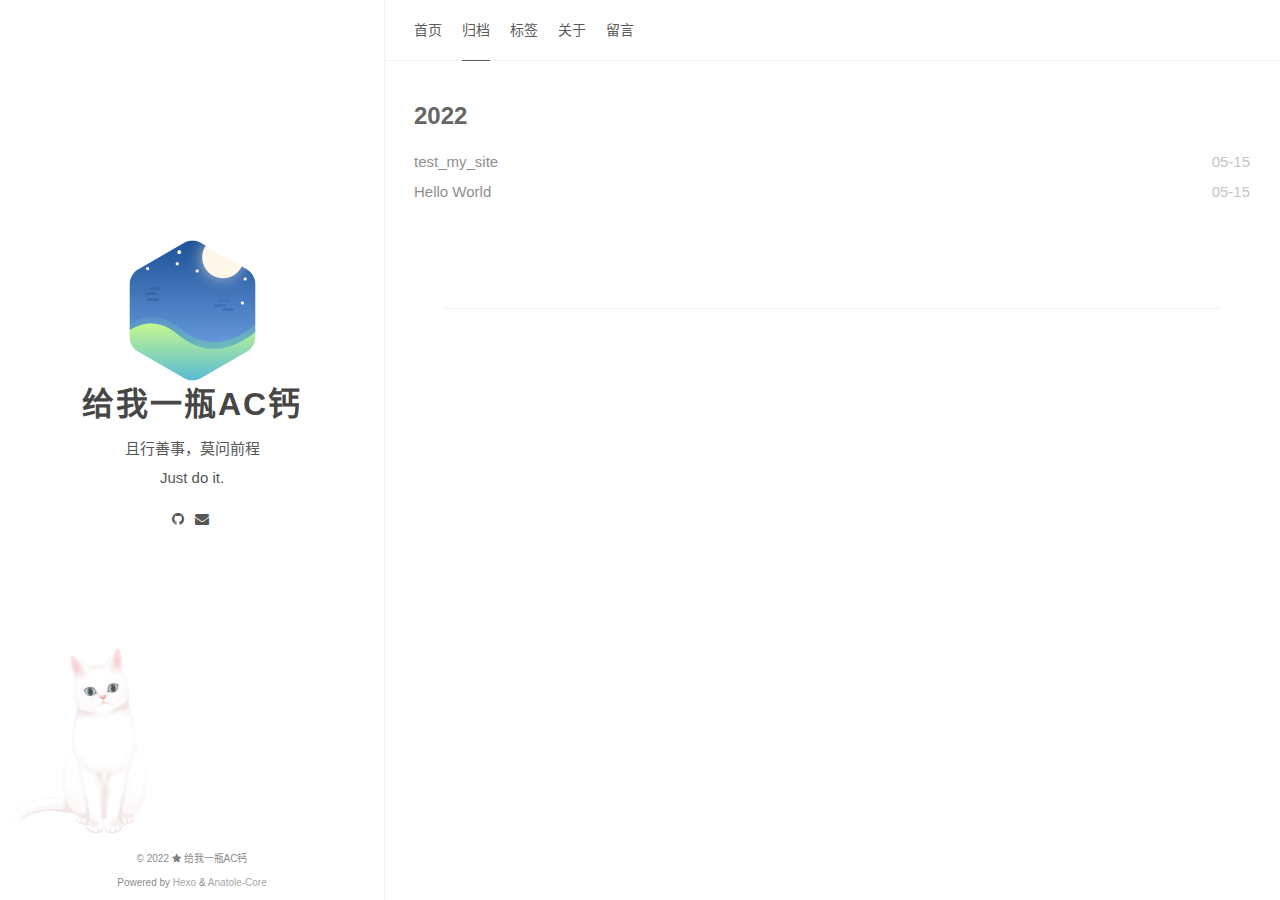
==== archives/index.html @ 4fad040c "Site updated: 2022-05-15 17:28:42" ====
<!DOCTYPE html><html lang="zh-CN"><head><meta charset="utf-8"><meta name="X-UA-Compatible" content="IE=edge"><meta name="author" content="给我一瓶AC钙"><title>归档 · 给我一瓶AC钙</title><meta name="description" content="归档页面 - 给我一瓶AC钙"><meta name="keywords" content="Algorithm, Data Structure, AI, Machine Learning, Deep Learning, Daily Life"><meta content="width=device-width, initial-scale=1.0, maximum-scale=1.0, user-scalable=0" name="viewport"><meta content="yes" name="apple-mobile-web-app-capable"><meta content="black" name="apple-mobile-web-app-status-bar-style"><meta content="telephone=no" name="format-detection"><meta name="renderer" content="webkit"><link rel="stylesheet" href="/css/style.css"><link rel="stylesheet" href="/css/blog_basic.css"><link rel="stylesheet" href="/css/font-awesome.min.css"><link rel="alternate" type="application/atom+xml" title="ATOM 1.0" href="/atom.xml"><script src="/js/jquery.js"></script><meta name="generator" content="Hexo 5.4.2"></head><body><div class="sidebar animated fadeInDown"><div class="logo-title"><div class="title"><img src="/images/logo@2x.png" style="width:127px;"><h3 title=""><a href="/">给我一瓶AC钙</a></h3><div class="description"><p>且行善事，莫问前程 <br> Just do it.</p></div></div></div><ul class="social-links"><li><a target="_blank" rel="noopener" href="https://github.com/KIKOcaoyue"><i class="fa fa-github"></i></a></li><li><a href="cncaoyue@qq.com"><i class="fa fa-envelope"></i></a></li></ul><div class="footer"><div class="p"> <span>© 2022 </span><i class="fa fa-star"></i><span> 给我一瓶AC钙</span></div><div class="by_farbox"><span>Powered by </span><a href="https://hexo.io/zh-cn/" target="_blank">Hexo </a><span> & </span><a href="https://github.com/mrcore/hexo-theme-Anatole-Core" target="_blank">Anatole-Core  </a></div></div></div><div class="main"><div class="page-top animated fadeInDown"><div class="nav"><li><a href="/">首页</a></li><li><a class="current" href="/archives">归档</a></li><li><a href="/tags">标签</a></li><li><a href="/about">关于</a></li><li><a href="/guestbook">留言</a></li></div><div class="information"><div class="back_btn"><li><a class="fa fa-chevron-left" onclick="window.history.go(-1)" style="display:none;"> </a></li></div></div></div><div class="autopagerize_page_element"><div class="content"><div class="archive animated fadeInDown"><ul class="list-with-title"><div class="archive"><div class="listing-title">2022</div><ul class="listing"><div class="listing-item"><div class="listing-post"><a href="/2022/05/15/test-my-site/" title="test_my_site">test_my_site</a><div class="post-time"><span class="date">05-15</span></div></div></div><div class="listing-item"><div class="listing-post"><a href="/2022/05/15/hello-world/" title="Hello World">Hello World</a><div class="post-time"><span class="date">05-15</span></div></div></div></div><div class="pagination"><ul class="clearfix"></ul></div></ul></div></div></div></div><script src="/js/jquery-migrate-1.2.1.min.js"></script><script src="/js/jquery.appear.js"></script><script src="/js/add-bookmark.js"></script><script src="/js/baidu-tongji.js"></script><script src="/live2dw/lib/L2Dwidget.min.js?094cbace49a39548bed64abff5988b05"></script><script>L2Dwidget.init({"pluginRootPath":"live2dw/","pluginJsPath":"lib/","pluginModelPath":"assets/","tagMode":false,"debug":false,"model":{"jsonPath":"/live2dw/assets/tororo.model.json"},"display":{"position":"left","width":200,"height":400,"hOffset":5,"vOffset":-38},"mobile":{"show":false,"scale":0.2},"react":{"opacityDefault":0.8,"opacityOnHover":0.2},"log":false});</script></body></html>
---- css/style.css ----
@charset "UTF-8";
html {
  background-color: #fff;
  -webkit-font-smoothing: antialiased;
}

body {
  color: rgba(0, 0, 0, 0.5);
  font-family: 'PingHei', 'PingFang SC', Helvetica Neue, 'Work Sans', 'Hiragino Sans GB', 'Microsoft YaHei', SimSun, sans-serif;
  font-size: 15px;
  width: 100%;
  margin: 0 auto 30px auto;
  background-color: #fff;
}

p {
  line-height: 1.9em;
  font-weight: 400;
  font-size: 15px;
}

a {
  text-decoration: none;
}

a:link, a:visited {
  opacity: 1;
  -webkit-transition: all .15s linear;
  -moz-transition: all .15s linear;
  -o-transition: all .15s linear;
  -ms-transition: all .15s linear;
  transition: all .15s linear;
  color: #424242;
}

a:hover, a:active {
  color: #4786D6;
}

/*basic styles ends*/
/*animation starts*/
.animated {
  -webkit-animation-fill-mode: both;
  -moz-animation-fill-mode: both;
  -ms-animation-fill-mode: both;
  -o-animation-fill-mode: both;
  animation-fill-mode: both;
  -webkit-animation-duration: 1s;
  -moz-animation-duration: 1s;
  -ms-animation-duration: 1s;
  -o-animation-duration: 1s;
  animation-duration: 1s;
}

.animated.hinge {
  -webkit-animation-duration: 1s;
  -moz-animation-duration: 1s;
  -ms-animation-duration: 1s;
  -o-animation-duration: 1s;
  animation-duration: 1s;
}

@-webkit-keyframes fadeInDown {
  0% {
    opacity: 0;
    -webkit-transform: translateY(-20px);
  }
  100% {
    opacity: 1;
    -webkit-transform: translateY(0);
  }
}
@-moz-keyframes fadeInDown {
  0% {
    opacity: 0;
    -moz-transform: translateY(-20px);
  }
  100% {
    opacity: 1;
    -moz-transform: translateY(0);
  }
}
@-o-keyframes fadeInDown {
  0% {
    opacity: 0;
    -o-transform: translateY(-20px);
  }
  100% {
    opacity: 1;
    -o-transform: translateY(0);
  }
}
@keyframes fadeInDown {
  0% {
    opacity: 0;
    transform: translateY(-20px);
  }
  100% {
    opacity: 1;
    transform: translateY(0);
  }
}
.fadeInDown {
  -webkit-animation-name: fadeInDown;
  -moz-animation-name: fadeInDown;
  -o-animation-name: fadeInDown;
  animation-name: fadeInDown;
}

/*animation ends*/
.content {
  height: auto;
  float: right;
  width: 70%;
  margin-top: 60px;
}

.page-top {
  width: 70%;
  position: fixed;
  right: 0;
  z-index: 3;
  background-color: #fff;
  height: 60px;
  border-bottom: 1px solid #f2f2f2;
}
.page-top .nav {
  list-style: none;
  padding: 18px 30px;
  float: left;
  font-size: 14px;
}
.page-top .nav li {
  position: relative;
  display: initial;
  padding-right: 20px;
}
.page-top .nav a {
  color: #5A5A5A;
}
.page-top .nav a:hover {
  color: #4786D6;
}
.page-top .nav a.current {
  color: #5A5A5A;
  padding-bottom: 22px;
  border-bottom: 1px solid #5A5A5A;
}
.page-top .information {
  float: right;
  padding-top: 12px;
  padding-right: 20px;
}
.page-top .information .avatar {
  float: right;
}
.page-top .information .avatar img {
  width: 32px;
  height: 32px;
  border-radius: 300px;
}
.page-top .information .back_btn {
  float: left;
  padding-top: 5px;
  margin-right: -10px;
}
.page-top .information .back_btn li {
  display: initial;
  padding-right: 40px;
}

.sidebar {
  width: 30%;
  -webkit-background-size: cover;
  background-size: cover;
  background-color: #fff;
  height: 100%;
  transition: 0.8s;
  top: 0;
  left: 0;
  position: fixed;
  z-index: 4;
  border-right: 1px solid #f2f2f2;
}
.sidebar .logo-title {
  text-align: center;
  padding-top: 240px;
}
.sidebar .logo-title .description {
  font-size: 14px;
  color: #565654;
}
.sidebar .logo-title .logo {
  margin: 0 auto;
}
.sidebar .logo-title .title h3 {
  text-transform: uppercase;
  font-size: 2rem;
  font-weight: bold;
  letter-spacing: 2px;
  line-height: 1;
  margin: 0;
}
.sidebar .logo-title .title a {
  text-decoration: none;
  color: #464646;
  font-size: 2rem;
  font-weight: bold;
}
.sidebar .social-links {
  list-style: none;
  padding: 0;
  font-size: 14px;
  text-align: center;
}
.sidebar .social-links i {
  margin-right: 3px;
}
.sidebar .social-links li {
  display: inline;
  padding: 0 4px;
  line-height: 0;
}
.sidebar .social-links a {
  color: #565654;
}
.sidebar .social-links a:hover {
  color: #4786D6;
}

.post {
  background-color: #FFF;
  margin: 30px;
}
.post .post-title h1 {
  text-transform: uppercase;
  font-size: 30px;
  letter-spacing: 5px;
  line-height: 1;
}
.post .post-title h2 {
  text-transform: uppercase;
  letter-spacing: 1px;
  font-size: 28px;
  line-height: 1;
  font-weight: 600;
  color: #5f5f5f;
}
.post .post-title h3 {
  /*text-transform: uppercase;*/
  letter-spacing: 1px;
  line-height: 1;
  font-weight: 600;
  color: #464646;
  font-size: 22px;
  margin: 0;
}
.post .post-title a {
  text-decoration: none;
  letter-spacing: 1px;
  color: #5f5f5f;
}
.post .post-title a:hover {
  text-decoration: underline;
}
.post .post-content a {
  text-decoration: none;
  letter-spacing: 1px;
  color: #4786D6;
}
.post .post-content a:hover {
  color: #2F69B3;
}

.post .post-content h1 {
  color: #5F5F5F;
  font-size: 20px;
  font-weight: 600;
}
.post .post-content h2 {
  color: #5F5F5F;
  font-size: 19px;
}
.post .post-content h3 {
  color: #5F5F5F;
  font-size: 18px;
  font-weight: 600;
}
.post .post-content h4 {
  color: #5F5F5F;
  font-size: 17px;
}
.post .post-content h5 {
  color: #5F5F5F;
  font-size: 16px;
  font-weight: 600;
}
.post .post-content h6 {
  color: #5F5F5F;
  font-size: 15px;
}

.post .post-footer {
  padding: 0 0 30px 0;
  border-bottom: 1px solid #f2f2f2;
}
.post .post-footer .meta {
  max-width: 100%;
  height: 25px;
  color: #bbbbbb;
}
.post .post-footer .meta .info {
  float: left;
  font-size: 12px;
}
.post .post-footer .meta .info .date {
  margin-right: 10px;
}
.post .post-footer .meta a {
  text-decoration: none;
  color: #bbbbbb;
  padding-right: 10px;
}
.post .post-footer .meta a:hover {
  color: #4786D6;
}
.post .post-footer .meta i {
  margin-right: 6px;
}
.post .post-footer .tags {
  padding-bottom: 15px;
  font-size: 13px;
}
.post .post-footer .tags ul {
  list-style-type: none;
  display: inline;
  margin: 0;
  padding: 0;
}
.post .post-footer .tags ul li {
  list-style-type: none;
  margin: 0;
  padding-right: 5px;
  display: inline;
}
.post .post-footer .tags a {
  text-decoration: none;
  color: rgba(0, 0, 0, 0.44);
  font-weight: 400;
}
.post .post-footer .tags a:hover {
  text-decoration: none;
}

.pagination {
  margin: 30px;
  padding: 0px 0 56px 0;
  border-bottom: 1px solid #f2f2f2;
}
.pagination ul {
  list-style: none;
  margin: 0;
  padding: 0;
  height: 13px;
}
.pagination ul li {
  margin: 0 2px 0 2px;
  display: inline;
  line-height: 1;
}
.pagination ul li a {
  text-decoration: none;
}
.pagination .pre {
  float: left;
}
.pagination .next {
  float: right;
}

.like-reblog-buttons {
  float: right;
}

.like-button {
  float: right;
  padding: 0 0 0 10px;
}

.reblog-button {
  float: right;
  padding: 0;
}

#install-btn {
  position: fixed;
  bottom: 0px;
  right: 6px;
}

#disqus_thread {
  margin: 30px;
  border-bottom: 1px solid #f2f2f2;
}

.footer {
  clear: both;
  text-align: center;
  font-size: 10px;
  margin: 0 auto;
  bottom: 0;
  position: absolute;
  width: 100%;
  padding-bottom: 5px;
  background: #fff;
}
.footer a {
  color: #A6A6A6;
}
.footer a:hover {
  color: #4786D6;
}

/*for archive*/
.archive {
  width: 100%;
}

.list-with-title {
  font-size: 15px;
  margin: 30px;
  padding: 0;
  line-height: 25px;
}
.list-with-title li {
  list-style-type: none;
  padding: 0;
}
.list-with-title .listing-title {
  font-size: 24px;
  color: #666666;
  font-weight: 600;
  line-height: 2.2em;
}
.list-with-title .listing {
  padding: 0;
}
.list-with-title .listing .listing-post {
  padding-bottom: 5px;
}
.list-with-title .listing .listing-post .post-time {
  float: right;
  color: #C5C5C5;
}
.list-with-title .listing .listing-post a {
  color: #8F8F8F;
}
.list-with-title .listing .listing-post a:hover {
  color: #4786D6;
}

/* share */
.share {
  margin: 0px 30px;
  display: inline-flex;
}

.evernote {
  width: 32px;
  height: 32px;
  border-radius: 300px;
  background-color: #3E3E3E;
  margin-right: 5px;
}
.evernote a {
  color: #fff;
  padding: 11px;
  font-size: 12px;
}
.evernote a:hover {
  color: #ED6243;
  padding: 11px;
}

.weibo {
  width: 32px;
  height: 32px;
  border-radius: 300px;
  background-color: #ED6243;
  margin-right: 5px;
}
.weibo a {
  color: #fff;
  padding: 9px;
}
.weibo a:hover {
  color: #BD4226;
}

.twitter {
  width: 32px;
  height: 32px;
  border-radius: 300px;
  background-color: #59C0FD;
  margin-right: 5px;
}
.twitter a {
  color: #fff;
  padding: 9px;
}
.twitter a:hover {
  color: #4B9ECE;
}

/* about */
.about {
  margin: 30px;
}
.about h3 {
  font-size: 22px;
}

/* links*/
.links {
  margin: 30px;
}
.links h3 {
  font-size: 22px;
}
.links a {
  cursor: pointer;
}

/* 评论样式 */
.comment-count {
  color: #666;
}

.tab-community {
  color: #666;
}

.read_more {
  font-size: 14px;
}

.back-button {
  padding-top: 30px;
  max-width: 100px;
  padding-left: 40px;
  float: left;
}

/* 默认评论样式 */
#fb_comments_container {
  margin: 30px;
}

/* 按钮样式 */
a.btn {
  color: #868686;
  font-weight: 400;
}

.btn {
  display: inline-block;
  position: relative;
  outline: 0;
  color: rgba(0, 0, 0, 0.44);
  background: transparent;
  font-size: 14px;
  text-align: center;
  text-decoration: none;
  cursor: pointer;
  border: 1px solid rgba(0, 0, 0, 0.15);
  white-space: nowrap;
  font-weight: 400;
  font-style: normal;
  border-radius: 999em;
}

.btn:hover {
  display: inline-block;
  position: relative;
  outline: 0px;
  color: #464545;
  background: transparent;
  font-size: 14px;
  text-align: center;
  text-decoration: none;
  cursor: pointer;
  border: 1px solid #464545;
  white-space: nowrap;
  font-weight: 400;
  font-style: normal;
  border-radius: 999em;
}

[role="back"] {
  padding: 0.5em 1.25em;
  line-height: 1.666em;
}

[role="home"] {
  padding: 0.5em 1.25em;
  line-height: 1.666em;
}

[role="navigation"] {
  padding: 0.5em 1.25em;
  line-height: 1.666em;
}

[role="tags"] {
  padding: 6px 12px;
}

/* Menu样式 */
.menu {
  float: right;
  padding-top: 30px;
}
.menu .btn-down {
  margin: 0px;
}
.menu .btn-down li {
  list-style: none;
  width: 100px;
}
.menu .btn-down li a {
  display: inline-block;
  position: relative;
  padding: 0.5em 1.25em;
  outline: 0;
  color: rgba(0, 0, 0, 0.44);
  background: transparent;
  font-size: 14px;
  text-align: center;
  text-decoration: none;
  cursor: pointer;
  border: 1px solid rgba(0, 0, 0, 0.15);
  white-space: nowrap;
  font-weight: 400;
  font-style: normal;
  border-radius: 999em;
  margin-top: 5px;
}
.menu .btn-down li a:hover {
  position: relative;
  padding: 0.5em 1.25em;
  outline: 0;
  color: #fff;
  background: #3CBD10;
  font-size: 14px;
  text-align: center;
  text-decoration: none;
  cursor: pointer;
  border: 1px solid rgba(0, 0, 0, 0.15);
  white-space: nowrap;
  font-weight: 400;
  font-style: normal;
  border-radius: 999em;
  margin-top: 5px;
}
.menu .btn-down div {
  position: absolute;
  visibility: hidden;
  width: 100px;
  float: right;
}

.page_404 {
  text-align: center;
  padding-top: 50px;
}

@media screen and (max-width: 960px) {
  .sidebar {
    width: 100%;
    position: absolute;
    border-right: none;
    z-index: 1;
  }
  .sidebar .logo-title {
    padding-top: 120px;
  }
  .sidebar .logo-title .title img {
    width: 100px;
  }
  .sidebar .logo-title .title h3 {
    font-size: 20px;
  }

  .page-top {
    width: 100%;
  }

  .post-title h3 {
    line-height: 1.6;
  }

  .content {
    margin-top: 420px;
    width: 100%;
    z-index: 2;
    position: absolute;
  }

  .footer {
    display: none;
  }

  .share {
    display: grid;
  }
}
---- css/blog_basic.css ----
.post-content .tip {
  position: relative;
  margin: 2em 0;
  padding: 12px 24px 12px 30px;
  border-left: 4px solid #f66;
  border-top-right-radius: 2px;
  border-bottom-right-radius: 2px;
  background-color: #f8f8f8
}

.post-content .tip br {
  /**display: none**/
}

.post-content .tip:before {
  position: absolute;
  top: 14px;
  left: -12px;
  content: "!";
  width: 20px;
  height: 20px;
  border-radius: 100%;
  color: #fff;
  font-size: 14px;
  line-height: 20px;
  font-weight: bold;
  text-align: center;
  background-color: #f66;
  font-family: 'Dosis', 'Source Sans Pro', 'Helvetica Neue', Arial, sans-serif
}

.content > .post > .post-content > p {
  word-wrap: break-word;
  word-break: break-all;
}

#ds-thread,#disqus_thread,#cloud-tie-wrapper {
  margin: 0 30px!important
}

pre {
  font-size: 15px;
  background-color: #f0f0f0!important;
  font-family: 'Roboto Mono','Lucida Console','Trebuchet MS','Courier New', Monaco, courier,'PingFang SC','Hiragino Sans GB','Microsoft Jhenghei','Microsoft YaHei', monospace!important
}

figure.highlight {
  position: relative!important;
  margin: 1em 0!important;
  border-radius: 2px!important;
  line-height: 1.1em!important;
  background-color: #f8f8f8!important;
  overflow-x: auto!important
}

figure.highlight table,figure.highlight tr,figure.highlight td {
  width: 100%!important;
  border-collapse: collapse!important;
  padding: 0!important;
  margin: 0!important
}

figure.highlight .gutter {
  display: none!important
}

figure.highlight .code pre {
  padding: 1.2em 1.4em!important;
  line-height: 1.5em!important;
  margin: 0!important
}

figure.highlight.html .code:after,figure.highlight.js .code:after,figure.highlight.bash .code:after,figure.highlight.css .code:after,figure.highlight.scss .code:after,figure.highlight.diff .code:after,figure.highlight.java .code:after,figure.highlight.xml .code:after,figure.highlight.python .code:after,figure.highlight.json .code:after,figure.highlight.swift .code:after,figure.highlight.ruby .code:after,figure.highlight.perl .code:after,figure.highlight.php .code:after,figure.highlight.c .code:after,figure.highlight.cpp .code:after {
  position: absolute!important;
  top: 0!important;
  right: 0!important;
  color: #ccc!important;
  text-align: right!important;
  font-size: 0.75em!important;
  padding: 5px 10px 0!important;
  line-height: 15px!important;
  height: 15px!important;
  font-weight: 600!important
}

figure.highlight.html .code:after {
  content: "HTML"
}

figure.highlight.js .code:after {
  content: "JS"
}

figure.highlight.bash .code:after {
  content: "BASH"
}

figure.highlight.css .code:after {
  content: "CSS"
}

figure.highlight.scss .code:after {
  content: "SCSS"
}

figure.highlight.diff .code:after {
  content: "DIFF"
}

figure.highlight.java .code:after {
  content: "JAVA"
}

figure.highlight.xml .code:after {
  content: "XML"
}

figure.highlight.python .code:after {
  content: "PYTHON"
}

figure.highlight.json .code:after {
  content: "JSON"
}

figure.highlight.swift .code:after {
  content: "SWIFT"
}

figure.highlight.ruby .code:after {
  content: "RUBY"
}

figure.highlight.perl .code:after {
  content: "PERL"
}

figure.highlight.php .code:after {
  content: "PHP"
}

figure.highlight.c .code:after {
  content: "C"
}

figure.highlight.java .code:after {
  content: "JAVA"
}

figure.highlight.cpp .code:after {
  content: "CPP"
}

figure.highlight.cpp .code:after {
  content: 'C++'
}

pre {
  color: #525252!important
}

pre .function .keyword,pre .constant {
  color: #0092db!important
}

pre .keyword,pre .attribute {
  color: #e96900!important
}

pre .number,pre .literal {
  color: #ae81ff!important
}

pre .tag,pre .tag .title,pre .change,pre .winutils,pre .flow,pre .lisp .title,pre .clojure .built_in,pre .nginx .title,pre .tex .special {
  color: #2973b7!important
}

pre .symbol,pre .symbol .string,pre .value,pre .regexp {
  color: #42b983!important
}

pre .title {
  color: #83B917!important
}

pre .tag .value,pre .string,pre .subst,pre .haskell .type,pre .preprocessor,pre .ruby .class .parent,pre .built_in,pre .sql .aggregate,pre .django .template_tag,pre .django .variable,pre .smalltalk .class,pre .javadoc,pre .django .filter .argument,pre .smalltalk .localvars,pre .smalltalk .array,pre .attr_selector,pre .pseudo,pre .addition,pre .stream,pre .envvar,pre .apache .tag,pre .apache .cbracket,pre .tex .command,pre .prompt {
  color: #42b983!important
}

pre .comment,pre .java .annotation,pre .python .decorator,pre .template_comment,pre .pi,pre .doctype,pre .shebang,pre .apache .sqbracket,pre .tex .formula {
  color: #b3b3b3!important
}

pre .deletion {
  color: #BA4545!important
}

pre .coffeescript .javascript,pre .javascript .xml,pre .tex .formula,pre .xml .javascript,pre .xml .vbscript,pre .xml .css,pre .xml .cdata {
  opacity: 0.5!important
}

html {
  height: 100%;
  max-height: 100%;
  padding: 0;
  margin: 0; }

  body {
    padding: 0;
    margin: 0;
    line-height: 1.6em; }

    .clear {
      clear: both;
      display: block;
      overflow: hidden;
      visibility: hidden;
      width: 0;
      height: 0; }

      h1, h2, h3, h4, h5, h6 {
        text-rendering: optimizeLegibility;
        line-height: 1;
        margin: 2rem 0; }

        h1 {
          font-size: 2.1rem;
          line-height: 1.2em; }

          h2 {
            font-size: 1.9rem;
            line-height: 1.2em; }

            h3 {
              font-size: 1.75rem; }

              h4 {
                font-size: 1.3rem; }

                h5 {
                  font-size: 1.2rem; }

                  h6 {
                    font-size: 1.1rem; }

                    img {
                      max-width: 100%;
                      height: auto; }

                      p, ul, ol, dl {
                        margin: 1em 0; }

                        ol ol, ul ul, ul ol, ol ul {
                          margin: 0.4em 0; }

                          ul p, ol p, li p, .content li p, blockquote p, .content blockquote p,
                          .post blockquote p, .post li p {
                            margin: 0;
                            overflow: visible; }

                            a img {
                              border: none; }

dl dt {
  float: left;
  width: 180px;
  overflow: hidden;
  clear: left;
  text-align: right;
  text-overflow: ellipsis;
  white-space: nowrap;
  font-weight: bold;
  margin-bottom: 1em; }

  dl dd {
    margin-left: 200px;
    margin-bottom: 1em; }

    hr {
      display: block;
      height: 1px;
      border: 0;
      border-top: 1px solid #efefef;
      margin: 3.2em 0;
      padding: 0; }

      blockquote {
        box-sizing: border-box;
        margin: 1.6em 0 1.6em -2.2em;
        padding: 0 0 0 1.6em;
        border-left: #4a4a4a 0.4em solid; }

        blockquote p {
          margin: 0.8em 0; }

          blockquote small {
            display: inline-block;
            margin: 0.8em 0 0.8em 1.5em;
            font-size: 0.9em;
            color: #ccc; }

            blockquote small:before {
              content: '\2014 \00A0'; }

              blockquote cite {
                font-weight: bold; }

                blockquote cite a {
                  font-weight: normal; }

                  mark {
                    background-color: #ffc336; }

                    code, tt {
                      padding: 1px 3px;
                      font-family: Inconsolata, monospace, sans-serif;
                      font-size: 0.95em;
                      white-space: pre-wrap;
                      border: 1px solid #E3EDF3;
                      background: #f7f7f9;
                      color: #d14;
                      border-radius: 2px; }
/**
                      pre {
                        -moz-box-sizing: border-box;
                        box-sizing: border-box;
                        margin: 1.6em 0;
                        border: 1px solid #E3EDF3;
                        width: 100%;
                        padding: 10px;
                        font-family: Inconsolata, monospace, sans-serif;
                        font-size: 0.9em;
                        white-space: pre;
                        overflow: auto;
                        background: #F7FAFB;
                        border-radius: 3px; }

                        pre code, tt {
                          font-size: inherit;
                          white-space: -moz-pre-wrap;
                          white-space: pre-wrap;
                          background: transparent;
                          border: none;
                          color: #333;
                          padding: 0; }

                          kbd {
                            display: inline-block;
                            margin-bottom: 0.4em;
                            padding: 1px 8px;
                            border: #ccc 1px solid;
                            color: #666;
                            text-shadow: #fff 0 1px 0;
                            font-size: 0.9em;
                            font-weight: bold;
                            background: #f4f4f4;
                            border-radius: 4px;
                            box-shadow: 0 1px 0 rgba(0, 0, 0, 0.2), 0 1px 0 0 white inset; }

                            table {
                              -moz-box-sizing: border-box;
                              box-sizing: border-box;
                              margin: 1em 0;
                              width: 100%;
                              max-width: 100%;
                              border-width: 1px;
                              border-style: solid;
                              background-color: transparent; }

                              table, table tr, table tr td, table tr th {
                                border-color: #e5e5e5; }

                                table th {
                                  color: #666666;
                                  background-color: #fdfdfd; }

                                  tr th {
                                    border-bottom-width: 1px;
                                    border-bottom-style: solid;
                                    text-align: left; }

                                    tr th, tr td {
                                      padding: 5px 20px;
                                      border-right: 1px solid;
                                      font-size: 1rem; }

                                      tr th:last-child, tr td:last-child {
                                        border-right: 0px; }

                                        table th {
                                          font-weight: bold; }

                                          table tbody > tr:nth-child(odd) > td, table tbody > tr:nth-child(odd) > th {
                                            background-color: #f9f9f9; }

                                            .gist {
                                              font-size: 12px; }
                                              .gist table {
                                                margin: 0;
                                                width: auto; }
                                                .gist table pre {
                                                  font-size: 12px; }
                                                  .gist table .line-numbers {
                                                    font-size: 12px; }
**/

.toc {
  border: 1px solid #f0f0f0;
  margin-bottom: 20px;
  padding: 10px 30px; }

  #fb_comments_container {
    overflow: hidden;
    margin: 0 auto; }
    #fb_comments_container #fb_comments {
      list-style-type: none;
      padding: 0; }
      #fb_comments_container #fb_comments h1 {
        font-size: 1.3em; }
        #fb_comments_container #fb_comments h2 {
          font-size: 1.2em; }
          #fb_comments_container #fb_comments h3 {
            font-size: 1.1em; }
            #fb_comments_container #fb_comments h4, #fb_comments_container #fb_comments h5,
            #fb_comments_container #fb_comments h6 {
              font-size: 1.05em; }
              #fb_comments_container #fb_comments .comment {
                position: relative;
                padding: 25px 0;
                border-bottom: 1px solid rgba(150, 150, 150, 0.2);
                *border-bottom: 1px solid #f0f0f0; }
                #fb_comments_container #fb_comments .comment .avatar {
                  position: absolute;
                  top: 25px;
                  left: 0;
                  width: 50px;
                  float: left; }
                  #fb_comments_container #fb_comments .comment .avatar img {
                    width: 48px;
                    border: none;
                    border-radius: 5px;
                    margin: 0; }
                #fb_comments_container #fb_comments .comment .comment_body,
                #fb_comments_container #fb_comments .comment .c_content {
                  margin-left: 70px;
                  display: block; }
                  #fb_comments_container #fb_comments .comment .comment_body p,
                  #fb_comments_container #fb_comments .comment .c_content p {
                    margin: 5px 0 15px 0;
                    padding: 0;
                    line-height: 1.8; }
                    #fb_comments_container #fb_comments .comment .comment_body .author,
                    #fb_comments_container #fb_comments .comment .c_content .author {
                      line-height: 1.5em;
                      margin: 0;
                      padding: 0; }
                      #fb_comments_container #fb_comments .comment .comment_body .author b,
                      #fb_comments_container #fb_comments .comment .c_content .author b {
                        color: #555; }
                        #fb_comments_container #fb_comments .comment .comment_body .author small,
                        #fb_comments_container #fb_comments .comment .c_content .author small {
                          font-weight: normal;
                          padding-left: 10px;
                          font-size: 0.7em;
                          color: #666; }

#fb_new_comment {
  padding-bottom: 50px; }
  #fb_new_comment textarea {
    border-radius: 5px;
    height: 80px;
    width: 98%;
    padding: 5px;
    font-size: 1em;
    border: 1px solid rgba(150, 150, 150, 0.5);
    *border: 1px solid #a8a8a8;
    line-height: 1.5; }
    #fb_new_comment .comment_error {
      color: red;
      text-align: center;
      display: block;
      font-size: 0.8em;
      padding-top: 1em; }
      #fb_new_comment .c_button:hover {
        background: #E60900;
        color: #fff;
        text-decoration: none; }
        #fb_new_comment .c_button, #fb_new_comment #c_submit {
          cursor: pointer;
          font-family: "Hiragino Sans GB", "Microsoft YaHei", sans-serif;
          font-size: 1em;
          line-height: 1.3em;
          letter-spacing: 1px;
          border-radius: 5px;
          padding: 5px 5px 2px 5px; }
          #fb_new_comment .input_body {
            margin-top: 10px; }
            #fb_new_comment .input_body ul {
              list-style: none;
              padding: 5px 0;
              margin: auto 0; }
              #fb_new_comment .input_body ul li {
                float: left;
                margin-right: 2.2%;
                *margin-right: 22px; }
                #fb_new_comment .input_body ul li label {
                  line-height: 1em; }
                  #fb_new_comment .input_body ul li input {
                    border-radius: 5px;
                    border: 1px solid #ddd;
                    padding: 5px;
                    background: rgba(255, 255, 255, 0.5);
                    margin: 0 0 10px 0; }

#SwfStore_farbox_0 {
  height: 0;
  overflow: hidden; }

  @media screen and (max-width: 320px) {
    #fb_comments .c_content, #fb_comments .comment_body {
      margin-left: 57px;   }
}

.tag_box{
  position: relative;
  width: 80%;
  margin-top: 1%;
  margin-left: 7.2%;
}

.leancloud-visitors-count{
  margin-left: 5px;
}
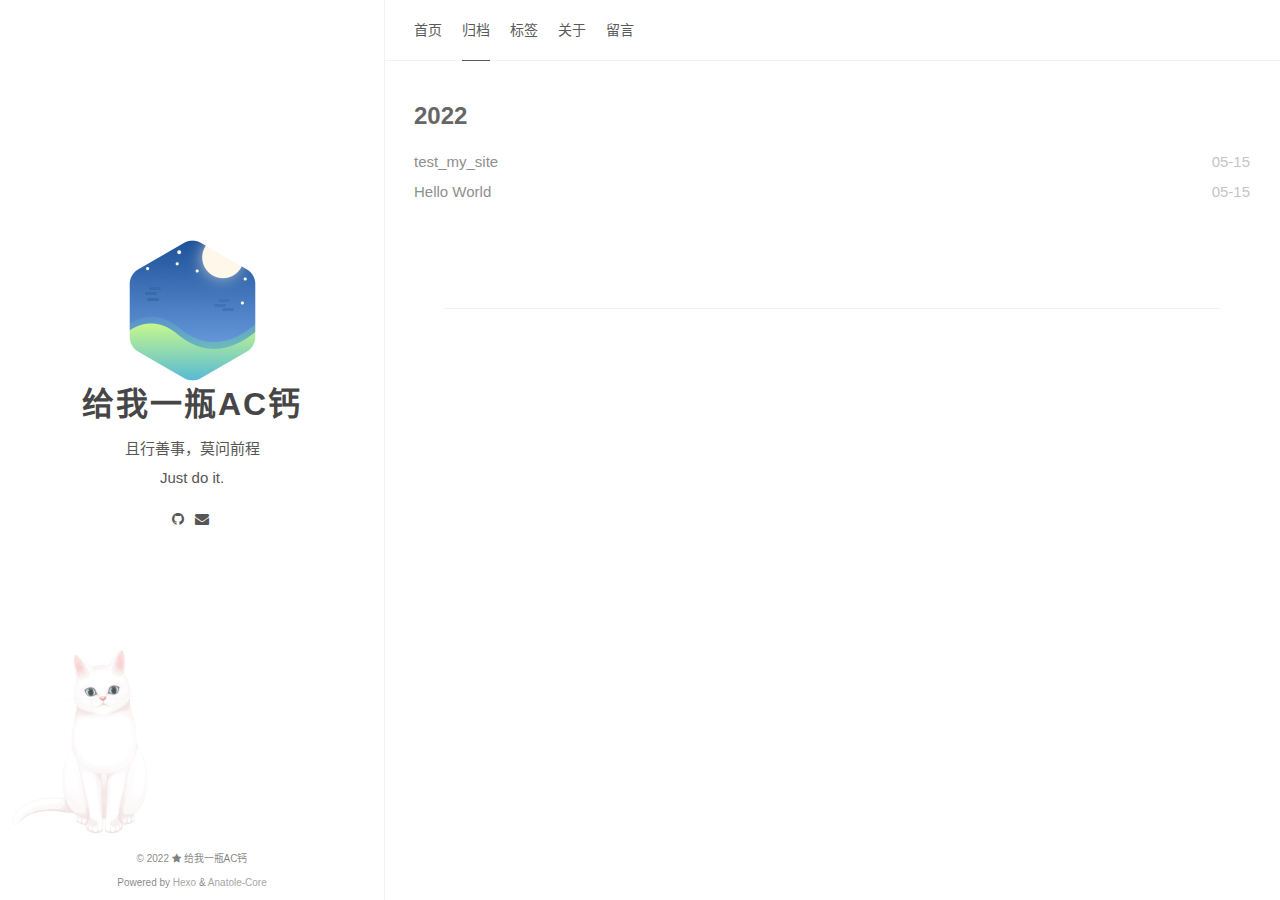
==== commit d58a6407: "Site updated: 2022-05-15 17:32:25" ====
--- a/archives/index.html
+++ b/archives/index.html
@@ -1 +1 @@
-<!DOCTYPE html><html lang="zh-CN"><head><meta charset="utf-8"><meta name="X-UA-Compatible" content="IE=edge"><meta name="author" content="给我一瓶AC钙"><title>归档 · 给我一瓶AC钙</title><meta name="description" content="归档页面 - 给我一瓶AC钙"><meta name="keywords" content="Algorithm, Data Structure, AI, Machine Learning, Deep Learning, Daily Life"><meta content="width=device-width, initial-scale=1.0, maximum-scale=1.0, user-scalable=0" name="viewport"><meta content="yes" name="apple-mobile-web-app-capable"><meta content="black" name="apple-mobile-web-app-status-bar-style"><meta content="telephone=no" name="format-detection"><meta name="renderer" content="webkit"><link rel="stylesheet" href="/css/style.css"><link rel="stylesheet" href="/css/blog_basic.css"><link rel="stylesheet" href="/css/font-awesome.min.css"><link rel="alternate" type="application/atom+xml" title="ATOM 1.0" href="/atom.xml"><script src="/js/jquery.js"></script><meta name="generator" content="Hexo 5.4.2"></head><body><div class="sidebar animated fadeInDown"><div class="logo-title"><div class="title"><img src="/images/logo@2x.png" style="width:127px;"><h3 title=""><a href="/">给我一瓶AC钙</a></h3><div class="description"><p>且行善事，莫问前程 <br> Just do it.</p></div></div></div><ul class="social-links"><li><a target="_blank" rel="noopener" href="https://github.com/KIKOcaoyue"><i class="fa fa-github"></i></a></li><li><a href="cncaoyue@qq.com"><i class="fa fa-envelope"></i></a></li></ul><div class="footer"><div class="p"> <span>© 2022 </span><i class="fa fa-star"></i><span> 给我一瓶AC钙</span></div><div class="by_farbox"><span>Powered by </span><a href="https://hexo.io/zh-cn/" target="_blank">Hexo </a><span> & </span><a href="https://github.com/mrcore/hexo-theme-Anatole-Core" target="_blank">Anatole-Core  </a></div></div></div><div class="main"><div class="page-top animated fadeInDown"><div class="nav"><li><a href="/">首页</a></li><li><a class="current" href="/archives">归档</a></li><li><a href="/tags">标签</a></li><li><a href="/about">关于</a></li><li><a href="/guestbook">留言</a></li></div><div class="information"><div class="back_btn"><li><a class="fa fa-chevron-left" onclick="window.history.go(-1)" style="display:none;"> </a></li></div></div></div><div class="autopagerize_page_element"><div class="content"><div class="archive animated fadeInDown"><ul class="list-with-title"><div class="archive"><div class="listing-title">2022</div><ul class="listing"><div class="listing-item"><div class="listing-post"><a href="/2022/05/15/test-my-site/" title="test_my_site">test_my_site</a><div class="post-time"><span class="date">05-15</span></div></div></div><div class="listing-item"><div class="listing-post"><a href="/2022/05/15/hello-world/" title="Hello World">Hello World</a><div class="post-time"><span class="date">05-15</span></div></div></div></div><div class="pagination"><ul class="clearfix"></ul></div></ul></div></div></div></div><script src="/js/jquery-migrate-1.2.1.min.js"></script><script src="/js/jquery.appear.js"></script><script src="/js/add-bookmark.js"></script><script src="/js/baidu-tongji.js"></script><script src="/live2dw/lib/L2Dwidget.min.js?094cbace49a39548bed64abff5988b05"></script><script>L2Dwidget.init({"pluginRootPath":"live2dw/","pluginJsPath":"lib/","pluginModelPath":"assets/","tagMode":false,"debug":false,"model":{"jsonPath":"/live2dw/assets/tororo.model.json"},"display":{"position":"left","width":200,"height":400,"hOffset":5,"vOffset":-38},"mobile":{"show":false,"scale":0.2},"react":{"opacityDefault":0.8,"opacityOnHover":0.2},"log":false});</script></body></html>+<!DOCTYPE html><html lang="zh-CN"><head><meta charset="utf-8"><meta name="X-UA-Compatible" content="IE=edge"><meta name="author" content="给我一瓶AC钙"><title>归档 · 给我一瓶AC钙</title><meta name="description" content="归档页面 - 给我一瓶AC钙"><meta name="keywords" content="Algorithm, Data Structure, AI, Machine Learning, Deep Learning, Daily Life"><meta content="width=device-width, initial-scale=1.0, maximum-scale=1.0, user-scalable=0" name="viewport"><meta content="yes" name="apple-mobile-web-app-capable"><meta content="black" name="apple-mobile-web-app-status-bar-style"><meta content="telephone=no" name="format-detection"><meta name="renderer" content="webkit"><link rel="stylesheet" href="/css/style.css"><link rel="stylesheet" href="/css/blog_basic.css"><link rel="stylesheet" href="/css/font-awesome.min.css"><link rel="alternate" type="application/atom+xml" title="ATOM 1.0" href="/atom.xml"><script src="/js/jquery.js"></script><meta name="generator" content="Hexo 5.4.2"></head><body><div class="sidebar animated fadeInDown"><div class="logo-title"><div class="title"><img src="/images/logo@2x.png" style="width:127px; top:5px;"><h3 title=""><a href="/">给我一瓶AC钙</a></h3><div class="description"><p>且行善事，莫问前程 <br> Just do it.</p></div></div></div><ul class="social-links"><li><a target="_blank" rel="noopener" href="https://github.com/KIKOcaoyue"><i class="fa fa-github"></i></a></li><li><a href="cncaoyue@qq.com"><i class="fa fa-envelope"></i></a></li></ul><div class="footer"><div class="p"> <span>© 2022 </span><i class="fa fa-star"></i><span> 给我一瓶AC钙</span></div><div class="by_farbox"><span>Powered by </span><a href="https://hexo.io/zh-cn/" target="_blank">Hexo </a><span> & </span><a href="https://github.com/mrcore/hexo-theme-Anatole-Core" target="_blank">Anatole-Core  </a></div></div></div><div class="main"><div class="page-top animated fadeInDown"><div class="nav"><li><a href="/">首页</a></li><li><a class="current" href="/archives">归档</a></li><li><a href="/tags">标签</a></li><li><a href="/about">关于</a></li><li><a href="/guestbook">留言</a></li></div><div class="information"><div class="back_btn"><li><a class="fa fa-chevron-left" onclick="window.history.go(-1)" style="display:none;"> </a></li></div></div></div><div class="autopagerize_page_element"><div class="content"><div class="archive animated fadeInDown"><ul class="list-with-title"><div class="archive"><div class="listing-title">2022</div><ul class="listing"><div class="listing-item"><div class="listing-post"><a href="/2022/05/15/test-my-site/" title="test_my_site">test_my_site</a><div class="post-time"><span class="date">05-15</span></div></div></div><div class="listing-item"><div class="listing-post"><a href="/2022/05/15/hello-world/" title="Hello World">Hello World</a><div class="post-time"><span class="date">05-15</span></div></div></div></div><div class="pagination"><ul class="clearfix"></ul></div></ul></div></div></div></div><script src="/js/jquery-migrate-1.2.1.min.js"></script><script src="/js/jquery.appear.js"></script><script src="/js/add-bookmark.js"></script><script src="/js/baidu-tongji.js"></script><script src="/live2dw/lib/L2Dwidget.min.js?094cbace49a39548bed64abff5988b05"></script><script>L2Dwidget.init({"pluginRootPath":"live2dw/","pluginJsPath":"lib/","pluginModelPath":"assets/","tagMode":false,"debug":false,"model":{"jsonPath":"/live2dw/assets/tororo.model.json"},"display":{"position":"left","width":200,"height":400,"hOffset":5,"vOffset":-38},"mobile":{"show":false,"scale":0.2},"react":{"opacityDefault":0.8,"opacityOnHover":0.2},"log":false});</script></body></html>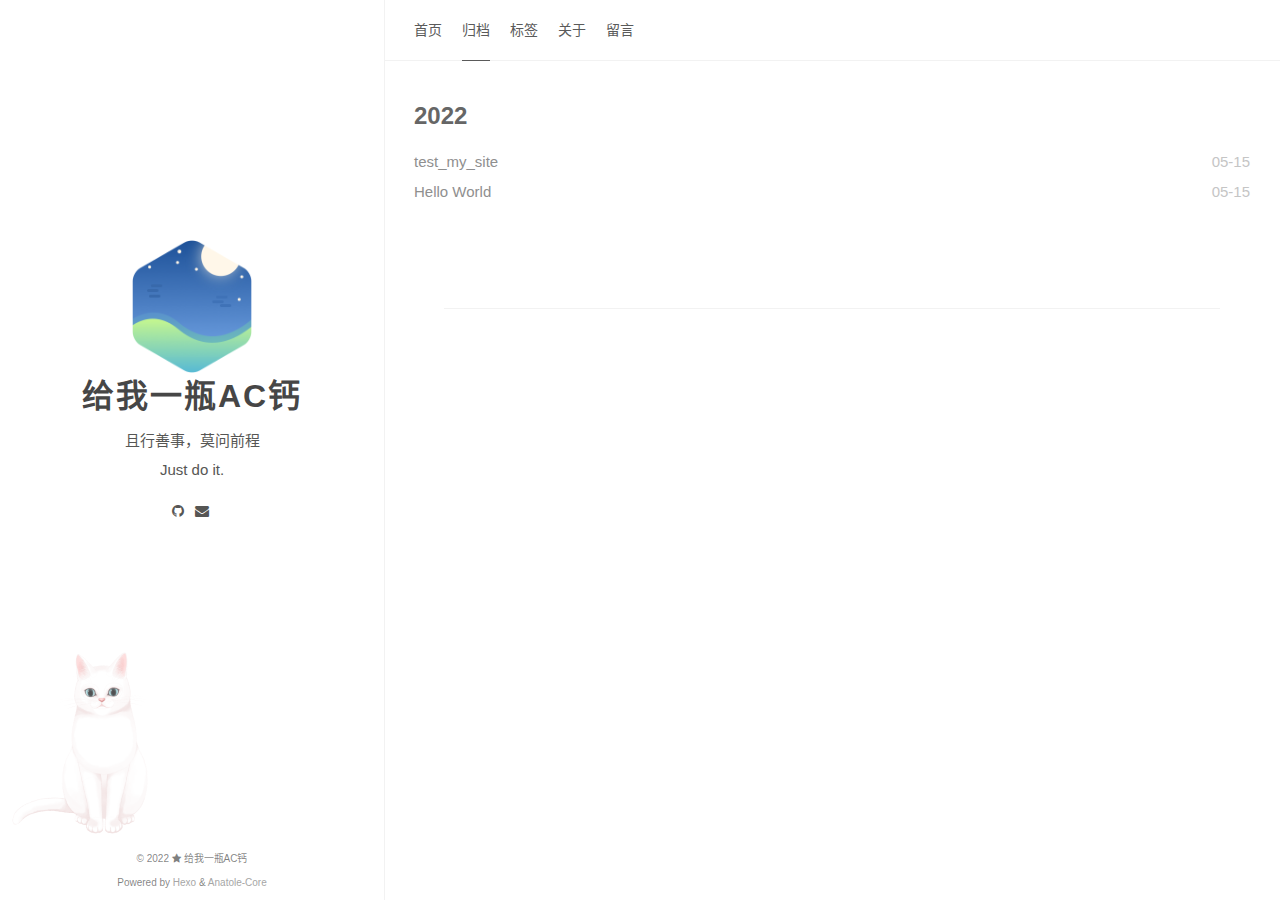
==== commit d41b399d: "Site updated: 2022-05-15 17:53:53" ====
--- a/archives/index.html
+++ b/archives/index.html
@@ -1 +1 @@
-<!DOCTYPE html><html lang="zh-CN"><head><meta charset="utf-8"><meta name="X-UA-Compatible" content="IE=edge"><meta name="author" content="给我一瓶AC钙"><title>归档 · 给我一瓶AC钙</title><meta name="description" content="归档页面 - 给我一瓶AC钙"><meta name="keywords" content="Algorithm, Data Structure, AI, Machine Learning, Deep Learning, Daily Life"><meta content="width=device-width, initial-scale=1.0, maximum-scale=1.0, user-scalable=0" name="viewport"><meta content="yes" name="apple-mobile-web-app-capable"><meta content="black" name="apple-mobile-web-app-status-bar-style"><meta content="telephone=no" name="format-detection"><meta name="renderer" content="webkit"><link rel="stylesheet" href="/css/style.css"><link rel="stylesheet" href="/css/blog_basic.css"><link rel="stylesheet" href="/css/font-awesome.min.css"><link rel="alternate" type="application/atom+xml" title="ATOM 1.0" href="/atom.xml"><script src="/js/jquery.js"></script><meta name="generator" content="Hexo 5.4.2"></head><body><div class="sidebar animated fadeInDown"><div class="logo-title"><div class="title"><img src="/images/logo@2x.png" style="width:127px; top:5px;"><h3 title=""><a href="/">给我一瓶AC钙</a></h3><div class="description"><p>且行善事，莫问前程 <br> Just do it.</p></div></div></div><ul class="social-links"><li><a target="_blank" rel="noopener" href="https://github.com/KIKOcaoyue"><i class="fa fa-github"></i></a></li><li><a href="cncaoyue@qq.com"><i class="fa fa-envelope"></i></a></li></ul><div class="footer"><div class="p"> <span>© 2022 </span><i class="fa fa-star"></i><span> 给我一瓶AC钙</span></div><div class="by_farbox"><span>Powered by </span><a href="https://hexo.io/zh-cn/" target="_blank">Hexo </a><span> & </span><a href="https://github.com/mrcore/hexo-theme-Anatole-Core" target="_blank">Anatole-Core  </a></div></div></div><div class="main"><div class="page-top animated fadeInDown"><div class="nav"><li><a href="/">首页</a></li><li><a class="current" href="/archives">归档</a></li><li><a href="/tags">标签</a></li><li><a href="/about">关于</a></li><li><a href="/guestbook">留言</a></li></div><div class="information"><div class="back_btn"><li><a class="fa fa-chevron-left" onclick="window.history.go(-1)" style="display:none;"> </a></li></div></div></div><div class="autopagerize_page_element"><div class="content"><div class="archive animated fadeInDown"><ul class="list-with-title"><div class="archive"><div class="listing-title">2022</div><ul class="listing"><div class="listing-item"><div class="listing-post"><a href="/2022/05/15/test-my-site/" title="test_my_site">test_my_site</a><div class="post-time"><span class="date">05-15</span></div></div></div><div class="listing-item"><div class="listing-post"><a href="/2022/05/15/hello-world/" title="Hello World">Hello World</a><div class="post-time"><span class="date">05-15</span></div></div></div></div><div class="pagination"><ul class="clearfix"></ul></div></ul></div></div></div></div><script src="/js/jquery-migrate-1.2.1.min.js"></script><script src="/js/jquery.appear.js"></script><script src="/js/add-bookmark.js"></script><script src="/js/baidu-tongji.js"></script><script src="/live2dw/lib/L2Dwidget.min.js?094cbace49a39548bed64abff5988b05"></script><script>L2Dwidget.init({"pluginRootPath":"live2dw/","pluginJsPath":"lib/","pluginModelPath":"assets/","tagMode":false,"debug":false,"model":{"jsonPath":"/live2dw/assets/tororo.model.json"},"display":{"position":"left","width":200,"height":400,"hOffset":5,"vOffset":-38},"mobile":{"show":false,"scale":0.2},"react":{"opacityDefault":0.8,"opacityOnHover":0.2},"log":false});</script></body></html>+<!DOCTYPE html><html lang="zh-CN"><head><meta charset="utf-8"><meta name="X-UA-Compatible" content="IE=edge"><meta name="author" content="给我一瓶AC钙"><title>归档 · 给我一瓶AC钙</title><meta name="description" content="归档页面 - 给我一瓶AC钙"><meta name="keywords" content="Algorithm, Data Structure, AI, Machine Learning, Deep Learning, Daily Life"><meta content="width=device-width, initial-scale=1.0, maximum-scale=1.0, user-scalable=0" name="viewport"><meta content="yes" name="apple-mobile-web-app-capable"><meta content="black" name="apple-mobile-web-app-status-bar-style"><meta content="telephone=no" name="format-detection"><meta name="renderer" content="webkit"><link rel="stylesheet" href="/css/style.css"><link rel="stylesheet" href="/css/blog_basic.css"><link rel="stylesheet" href="/css/font-awesome.min.css"><link rel="alternate" type="application/atom+xml" title="ATOM 1.0" href="/atom.xml"><script src="/js/jquery.js"></script><meta name="generator" content="Hexo 5.4.2"></head><body><div class="sidebar animated fadeInDown"><div class="logo-title"><div class="title"><img src="/images/logo@2x.png" style="width:120px;"><h3 title=""><a href="/">给我一瓶AC钙</a></h3><div class="description"><p>且行善事，莫问前程 <br> Just do it.</p></div></div></div><ul class="social-links"><li><a target="_blank" rel="noopener" href="https://github.com/KIKOcaoyue"><i class="fa fa-github"></i></a></li><li><a href="cncaoyue@qq.com"><i class="fa fa-envelope"></i></a></li></ul><div class="footer"><div class="p"> <span>© 2022 </span><i class="fa fa-star"></i><span> 给我一瓶AC钙</span></div><div class="by_farbox"><span>Powered by </span><a href="https://hexo.io/zh-cn/" target="_blank">Hexo </a><span> & </span><a href="https://github.com/mrcore/hexo-theme-Anatole-Core" target="_blank">Anatole-Core  </a></div></div></div><div class="main"><div class="page-top animated fadeInDown"><div class="nav"><li><a href="/">首页</a></li><li><a class="current" href="/archives">归档</a></li><li><a href="/tags">标签</a></li><li><a href="/about">关于</a></li><li><a href="/guestbook">留言</a></li></div><div class="information"><div class="back_btn"><li><a class="fa fa-chevron-left" onclick="window.history.go(-1)" style="display:none;"> </a></li></div></div></div><div class="autopagerize_page_element"><div class="content"><div class="archive animated fadeInDown"><ul class="list-with-title"><div class="archive"><div class="listing-title">2022</div><ul class="listing"><div class="listing-item"><div class="listing-post"><a href="/2022/05/15/test-my-site/" title="test_my_site">test_my_site</a><div class="post-time"><span class="date">05-15</span></div></div></div><div class="listing-item"><div class="listing-post"><a href="/2022/05/15/hello-world/" title="Hello World">Hello World</a><div class="post-time"><span class="date">05-15</span></div></div></div></div><div class="pagination"><ul class="clearfix"></ul></div></ul></div></div></div></div><script src="/js/jquery-migrate-1.2.1.min.js"></script><script src="/js/jquery.appear.js"></script><script src="/js/add-bookmark.js"></script><script src="/js/baidu-tongji.js"></script><script src="/live2dw/lib/L2Dwidget.min.js?094cbace49a39548bed64abff5988b05"></script><script>L2Dwidget.init({"pluginRootPath":"live2dw/","pluginJsPath":"lib/","pluginModelPath":"assets/","tagMode":false,"debug":false,"model":{"jsonPath":"/live2dw/assets/tororo.model.json"},"display":{"position":"left","width":200,"height":400,"hOffset":5,"vOffset":-38},"mobile":{"show":false,"scale":0.2},"react":{"opacityDefault":0.8,"opacityOnHover":0.2},"log":false});</script></body></html>--- a/css/style.css
+++ b/css/style.css
@@ -618,7 +618,7 @@
 /* Menu样式 */
 .menu {
   float: right;
-  padding-top: 30px;
+  padding-top: 50px;
 }
 .menu .btn-down {
   margin: 0px;
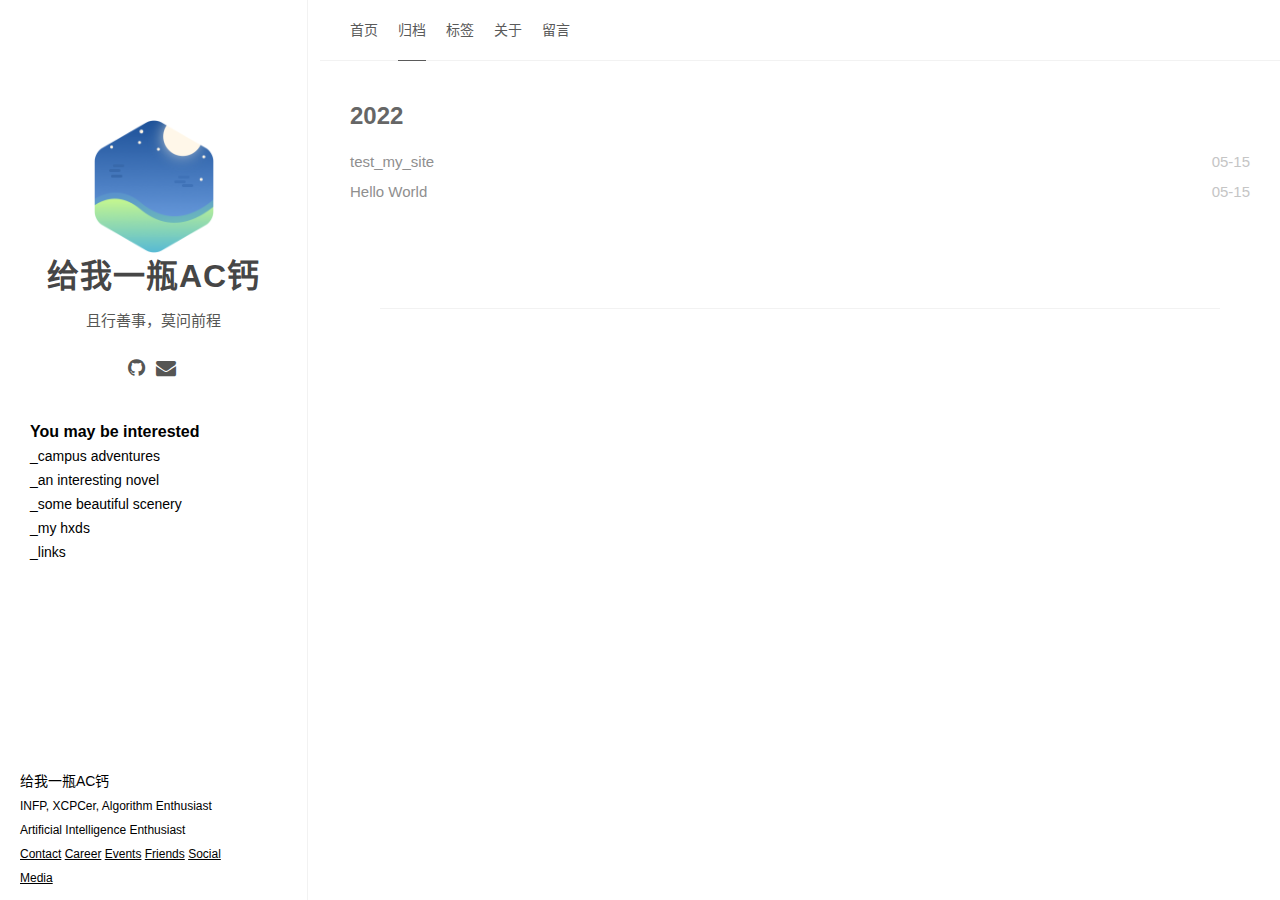
==== commit 8013d452: "Site updated: 2022-05-15 21:23:30" ====
--- a/archives/index.html
+++ b/archives/index.html
@@ -1 +1 @@
-<!DOCTYPE html><html lang="zh-CN"><head><meta charset="utf-8"><meta name="X-UA-Compatible" content="IE=edge"><meta name="author" content="给我一瓶AC钙"><title>归档 · 给我一瓶AC钙</title><meta name="description" content="归档页面 - 给我一瓶AC钙"><meta name="keywords" content="Algorithm, Data Structure, AI, Machine Learning, Deep Learning, Daily Life"><meta content="width=device-width, initial-scale=1.0, maximum-scale=1.0, user-scalable=0" name="viewport"><meta content="yes" name="apple-mobile-web-app-capable"><meta content="black" name="apple-mobile-web-app-status-bar-style"><meta content="telephone=no" name="format-detection"><meta name="renderer" content="webkit"><link rel="stylesheet" href="/css/style.css"><link rel="stylesheet" href="/css/blog_basic.css"><link rel="stylesheet" href="/css/font-awesome.min.css"><link rel="alternate" type="application/atom+xml" title="ATOM 1.0" href="/atom.xml"><script src="/js/jquery.js"></script><meta name="generator" content="Hexo 5.4.2"></head><body><div class="sidebar animated fadeInDown"><div class="logo-title"><div class="title"><img src="/images/logo@2x.png" style="width:120px;"><h3 title=""><a href="/">给我一瓶AC钙</a></h3><div class="description"><p>且行善事，莫问前程 <br> Just do it.</p></div></div></div><ul class="social-links"><li><a target="_blank" rel="noopener" href="https://github.com/KIKOcaoyue"><i class="fa fa-github"></i></a></li><li><a href="cncaoyue@qq.com"><i class="fa fa-envelope"></i></a></li></ul><div class="footer"><div class="p"> <span>© 2022 </span><i class="fa fa-star"></i><span> 给我一瓶AC钙</span></div><div class="by_farbox"><span>Powered by </span><a href="https://hexo.io/zh-cn/" target="_blank">Hexo </a><span> & </span><a href="https://github.com/mrcore/hexo-theme-Anatole-Core" target="_blank">Anatole-Core  </a></div></div></div><div class="main"><div class="page-top animated fadeInDown"><div class="nav"><li><a href="/">首页</a></li><li><a class="current" href="/archives">归档</a></li><li><a href="/tags">标签</a></li><li><a href="/about">关于</a></li><li><a href="/guestbook">留言</a></li></div><div class="information"><div class="back_btn"><li><a class="fa fa-chevron-left" onclick="window.history.go(-1)" style="display:none;"> </a></li></div></div></div><div class="autopagerize_page_element"><div class="content"><div class="archive animated fadeInDown"><ul class="list-with-title"><div class="archive"><div class="listing-title">2022</div><ul class="listing"><div class="listing-item"><div class="listing-post"><a href="/2022/05/15/test-my-site/" title="test_my_site">test_my_site</a><div class="post-time"><span class="date">05-15</span></div></div></div><div class="listing-item"><div class="listing-post"><a href="/2022/05/15/hello-world/" title="Hello World">Hello World</a><div class="post-time"><span class="date">05-15</span></div></div></div></div><div class="pagination"><ul class="clearfix"></ul></div></ul></div></div></div></div><script src="/js/jquery-migrate-1.2.1.min.js"></script><script src="/js/jquery.appear.js"></script><script src="/js/add-bookmark.js"></script><script src="/js/baidu-tongji.js"></script><script src="/live2dw/lib/L2Dwidget.min.js?094cbace49a39548bed64abff5988b05"></script><script>L2Dwidget.init({"pluginRootPath":"live2dw/","pluginJsPath":"lib/","pluginModelPath":"assets/","tagMode":false,"debug":false,"model":{"jsonPath":"/live2dw/assets/tororo.model.json"},"display":{"position":"left","width":200,"height":400,"hOffset":5,"vOffset":-38},"mobile":{"show":false,"scale":0.2},"react":{"opacityDefault":0.8,"opacityOnHover":0.2},"log":false});</script></body></html>+<!DOCTYPE html><html lang="zh-CN"><head><meta charset="utf-8"><meta name="X-UA-Compatible" content="IE=edge"><meta name="author" content="给我一瓶AC钙"><title>归档 · 给我一瓶AC钙</title><meta name="description" content="归档页面 - 给我一瓶AC钙"><meta name="keywords" content="Algorithm, Data Structure, AI, Machine Learning, Deep Learning, Daily Life"><meta content="width=device-width, initial-scale=1.0, maximum-scale=1.0, user-scalable=0" name="viewport"><meta content="yes" name="apple-mobile-web-app-capable"><meta content="black" name="apple-mobile-web-app-status-bar-style"><meta content="telephone=no" name="format-detection"><meta name="renderer" content="webkit"><link rel="stylesheet" href="/css/style.css"><link rel="stylesheet" href="/css/blog_basic.css"><link rel="stylesheet" href="/css/font-awesome.min.css"><link rel="alternate" type="application/atom+xml" title="ATOM 1.0" href="/atom.xml"><script src="/js/jquery.js"></script><meta name="generator" content="Hexo 5.4.2"></head><body><div class="sidebar animated fadeInDown"><div class="logo-title"><div class="title"><img src="/images/logo@2x.png" style="width:120px;"><h3 title=""><a href="/">给我一瓶AC钙</a></h3><div class="description"><p>且行善事，莫问前程</p></div></div></div><ul class="social-links"><li><a target="_blank" rel="noopener" href="https://github.com/KIKOcaoyue"><i class="fa fa-github"></i></a></li><li><a href="cncaoyue@qq.com"><i class="fa fa-envelope"></i></a></li></ul><div class="recommand"><div class="p"> <span style="color:#000000;font-family:arial;font-size:16px;font-weight:bold"> You may be interested</span></div><div class="by_farbox"><a href="" target="_blank" style="font-family:arial;">_campus adventures</a></div><div class="by_farbox"> <a href="" target="_blank" style="font-family:arial;">_an interesting novel</a></div><div class="by_farbox"><a href="" target="_blank" style="font-family:arial;">_some beautiful scenery</a></div><div class="by_farbox"> <a href="" target="_blank" style="font-family:arial;">_my hxds</a></div><div class="by_farbox"> <a href="" target="_blank" style="font-family:arial;">_links</a></div></div><div class="footer"><div class="p"> <span style="color:#000000;font-family:arial;font-size:14px"> 给我一瓶AC钙</span></div><div class="p"><span style="color:#000000;font-family:arial;">INFP, XCPCer, Algorithm Enthusiast</span></div><div class="p"><span style="color:#000000;font-family:arial;">Artificial Intelligence Enthusiast</span></div><div class="by_farbox"><a href="" target="_blank" style="text-decoration: underline;font-family:arial;">Contact</a><span> </span><a href="" target="_blank" style="text-decoration: underline;font-family:arial;">Career</a><span> </span><a href="" target="_blank" style="text-decoration: underline;font-family:arial;">Events</a><span> </span><a href="" target="_blank" style="text-decoration: underline;font-family:arial;">Friends</a><span> </span><a href="" target="_blank" style="text-decoration: underline;font-family:arial;">Social Media</a></div></div></div><div class="main"><div class="page-top animated fadeInDown"><div class="nav"><li><a href="/">首页</a></li><li><a class="current" href="/archives">归档</a></li><li><a href="/tags">标签</a></li><li><a href="/about">关于</a></li><li><a href="/guestbook">留言</a></li></div><div class="information"><div class="back_btn"><li><a class="fa fa-chevron-left" onclick="window.history.go(-1)" style="display:none;"> </a></li></div></div></div><div class="autopagerize_page_element"><div class="content"><div class="archive animated fadeInDown"><ul class="list-with-title"><div class="archive"><div class="listing-title">2022</div><ul class="listing"><div class="listing-item"><div class="listing-post"><a href="/2022/05/15/test-my-site/" title="test_my_site">test_my_site</a><div class="post-time"><span class="date">05-15</span></div></div></div><div class="listing-item"><div class="listing-post"><a href="/2022/05/15/hello-world/" title="Hello World">Hello World</a><div class="post-time"><span class="date">05-15</span></div></div></div></div><div class="pagination"><ul class="clearfix"></ul></div></ul></div></div></div></div><script src="/js/jquery-migrate-1.2.1.min.js"></script><script src="/js/jquery.appear.js"></script><script src="/js/add-bookmark.js"></script><script src="/js/baidu-tongji.js"></script></body></html>--- a/css/style.css
+++ b/css/style.css
@@ -111,12 +111,12 @@
 .content {
   height: auto;
   float: right;
-  width: 70%;
+  width: 75%;
   margin-top: 60px;
 }
 
 .page-top {
-  width: 70%;
+  width: 75%;
   position: fixed;
   right: 0;
   z-index: 3;
@@ -170,7 +170,7 @@
 }
 
 .sidebar {
-  width: 30%;
+  width: 24%;
   -webkit-background-size: cover;
   background-size: cover;
   background-color: #fff;
@@ -184,7 +184,7 @@
 }
 .sidebar .logo-title {
   text-align: center;
-  padding-top: 240px;
+  padding-top: 120px;
 }
 .sidebar .logo-title .description {
   font-size: 14px;
@@ -194,10 +194,9 @@
   margin: 0 auto;
 }
 .sidebar .logo-title .title h3 {
-  text-transform: uppercase;
   font-size: 2rem;
   font-weight: bold;
-  letter-spacing: 2px;
+  letter-spacing: 1px;
   line-height: 1;
   margin: 0;
 }
@@ -209,8 +208,8 @@
 }
 .sidebar .social-links {
   list-style: none;
-  padding: 0;
-  font-size: 14px;
+  padding:0;
+  font-size: 20px;
   text-align: center;
 }
 .sidebar .social-links i {
@@ -230,16 +229,16 @@
 
 .post {
   background-color: #FFF;
-  margin: 30px;
+  margin-top: 30px;
 }
 .post .post-title h1 {
-  text-transform: uppercase;
+  /*text-transform: uppercase;*/
   font-size: 30px;
-  letter-spacing: 5px;
+  letter-spacing: 1px;
   line-height: 1;
 }
 .post .post-title h2 {
-  text-transform: uppercase;
+  /*text-transform: uppercase;*/
   letter-spacing: 1px;
   font-size: 28px;
   line-height: 1;
@@ -403,19 +402,40 @@
   border-bottom: 1px solid #f2f2f2;
 }
 
+.recommand {
+  
+  text-align: left;
+  font-size: 14px;
+  width: 75%;
+  padding-top: 20px;
+  padding-left: 30px;
+  background: #fff;
+}
+
+.recommand a {
+  color: #000000;
+}
+
+.recommand a:hover {
+  color: #4786D6;
+  text-decoration: underline;
+}
+
 .footer {
   clear: both;
-  text-align: center;
-  font-size: 10px;
+  text-align: left;
+  font-size: 12px;
   margin: 0 auto;
   bottom: 0;
   position: absolute;
-  width: 100%;
-  padding-bottom: 5px;
+  width: 75%;
+  padding-bottom: 10px;
+  padding-left: 20px;
   background: #fff;
 }
 .footer a {
-  color: #A6A6A6;
+  color: #000000;
+  /*text-decoration: underline;*/
 }
 .footer a:hover {
   color: #4786D6;
@@ -618,7 +638,7 @@
 /* Menu样式 */
 .menu {
   float: right;
-  padding-top: 50px;
+  padding-top: 30px;
 }
 .menu .btn-down {
   margin: 0px;
@@ -682,7 +702,7 @@
     z-index: 1;
   }
   .sidebar .logo-title {
-    padding-top: 120px;
+    padding-top: 100px;
   }
   .sidebar .logo-title .title img {
     width: 100px;
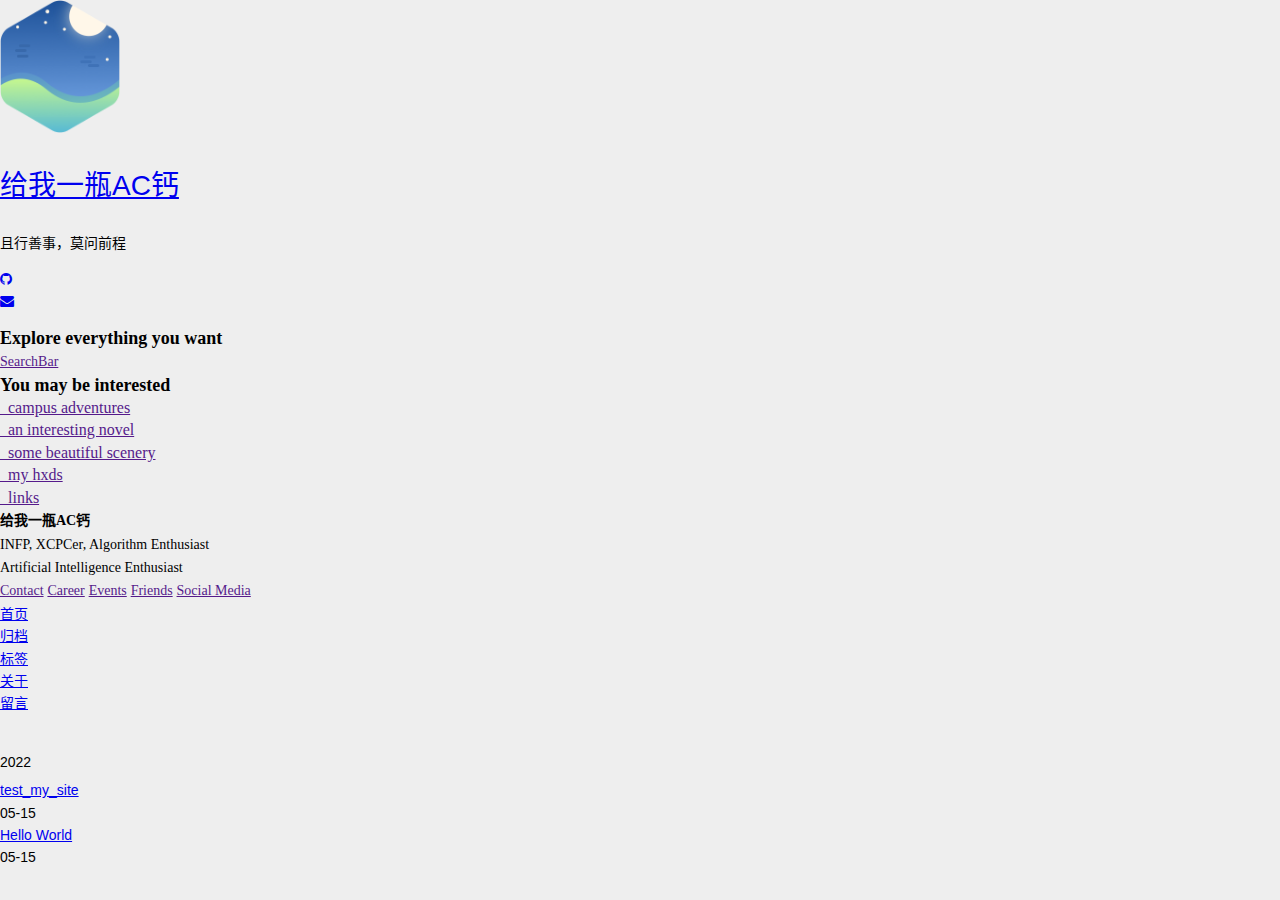
==== commit 7b9e3c65: "Site updated: 2022-09-16 18:19:32" ====
--- a/archives/index.html
+++ b/archives/index.html
@@ -1 +1 @@
-<!DOCTYPE html><html lang="zh-CN"><head><meta charset="utf-8"><meta name="X-UA-Compatible" content="IE=edge"><meta name="author" content="给我一瓶AC钙"><title>归档 · 给我一瓶AC钙</title><meta name="description" content="归档页面 - 给我一瓶AC钙"><meta name="keywords" content="Algorithm, Data Structure, AI, Machine Learning, Deep Learning, Daily Life"><meta content="width=device-width, initial-scale=1.0, maximum-scale=1.0, user-scalable=0" name="viewport"><meta content="yes" name="apple-mobile-web-app-capable"><meta content="black" name="apple-mobile-web-app-status-bar-style"><meta content="telephone=no" name="format-detection"><meta name="renderer" content="webkit"><link rel="stylesheet" href="/css/style.css"><link rel="stylesheet" href="/css/blog_basic.css"><link rel="stylesheet" href="/css/font-awesome.min.css"><link rel="alternate" type="application/atom+xml" title="ATOM 1.0" href="/atom.xml"><script src="/js/jquery.js"></script><meta name="generator" content="Hexo 5.4.2"></head><body><div class="sidebar animated fadeInDown"><div class="logo-title"><div class="title"><img src="/images/logo@2x.png" style="width:120px;"><h3 title=""><a href="/">给我一瓶AC钙</a></h3><div class="description"><p>且行善事，莫问前程</p></div></div></div><ul class="social-links"><li><a target="_blank" rel="noopener" href="https://github.com/KIKOcaoyue"><i class="fa fa-github"></i></a></li><li><a href="cncaoyue@qq.com"><i class="fa fa-envelope"></i></a></li></ul><div class="recommand"><div class="p"> <span style="color:#000000;font-family:arial;font-size:16px;font-weight:bold"> You may be interested</span></div><div class="by_farbox"><a href="" target="_blank" style="font-family:arial;">_campus adventures</a></div><div class="by_farbox"> <a href="" target="_blank" style="font-family:arial;">_an interesting novel</a></div><div class="by_farbox"><a href="" target="_blank" style="font-family:arial;">_some beautiful scenery</a></div><div class="by_farbox"> <a href="" target="_blank" style="font-family:arial;">_my hxds</a></div><div class="by_farbox"> <a href="" target="_blank" style="font-family:arial;">_links</a></div></div><div class="footer"><div class="p"> <span style="color:#000000;font-family:arial;font-size:14px"> 给我一瓶AC钙</span></div><div class="p"><span style="color:#000000;font-family:arial;">INFP, XCPCer, Algorithm Enthusiast</span></div><div class="p"><span style="color:#000000;font-family:arial;">Artificial Intelligence Enthusiast</span></div><div class="by_farbox"><a href="" target="_blank" style="text-decoration: underline;font-family:arial;">Contact</a><span> </span><a href="" target="_blank" style="text-decoration: underline;font-family:arial;">Career</a><span> </span><a href="" target="_blank" style="text-decoration: underline;font-family:arial;">Events</a><span> </span><a href="" target="_blank" style="text-decoration: underline;font-family:arial;">Friends</a><span> </span><a href="" target="_blank" style="text-decoration: underline;font-family:arial;">Social Media</a></div></div></div><div class="main"><div class="page-top animated fadeInDown"><div class="nav"><li><a href="/">首页</a></li><li><a class="current" href="/archives">归档</a></li><li><a href="/tags">标签</a></li><li><a href="/about">关于</a></li><li><a href="/guestbook">留言</a></li></div><div class="information"><div class="back_btn"><li><a class="fa fa-chevron-left" onclick="window.history.go(-1)" style="display:none;"> </a></li></div></div></div><div class="autopagerize_page_element"><div class="content"><div class="archive animated fadeInDown"><ul class="list-with-title"><div class="archive"><div class="listing-title">2022</div><ul class="listing"><div class="listing-item"><div class="listing-post"><a href="/2022/05/15/test-my-site/" title="test_my_site">test_my_site</a><div class="post-time"><span class="date">05-15</span></div></div></div><div class="listing-item"><div class="listing-post"><a href="/2022/05/15/hello-world/" title="Hello World">Hello World</a><div class="post-time"><span class="date">05-15</span></div></div></div></div><div class="pagination"><ul class="clearfix"></ul></div></ul></div></div></div></div><script src="/js/jquery-migrate-1.2.1.min.js"></script><script src="/js/jquery.appear.js"></script><script src="/js/add-bookmark.js"></script><script src="/js/baidu-tongji.js"></script></body></html>+<!DOCTYPE html><html lang="zh-CN"><head><meta charset="utf-8"><meta name="X-UA-Compatible" content="IE=edge"><meta name="author" content="给我一瓶AC钙"><title>归档 · 给我一瓶AC钙</title><meta name="description" content="归档页面 - 给我一瓶AC钙"><meta name="keywords" content="Algorithm, Data Structure, AI, Machine Learning, Deep Learning, Daily Life"><meta content="width=device-width, initial-scale=1.0, maximum-scale=1.0, user-scalable=0" name="viewport"><meta content="yes" name="apple-mobile-web-app-capable"><meta content="black" name="apple-mobile-web-app-status-bar-style"><meta content="telephone=no" name="format-detection"><meta name="renderer" content="webkit"><link rel="stylesheet" href="/css/style.css"><link rel="stylesheet" href="/css/blog_basic.css"><link rel="stylesheet" href="/css/font-awesome.min.css"><link rel="alternate" type="application/atom+xml" title="ATOM 1.0" href="/atom.xml"><script src="/js/jquery.js"></script><meta name="generator" content="Hexo 5.4.2"></head><body><div class="sidebar animated fadeInDown"><div class="logo-title"><div class="title"><img src="/images/logo@2x.png" style="width:120px;"><h3 title=""><a href="/">给我一瓶AC钙</a></h3><div class="description"><p>且行善事，莫问前程</p></div></div></div><ul class="social-links"><li><a target="_blank" rel="noopener" href="https://github.com/KIKOcaoyue"><i class="fa fa-github"></i></a></li><li><a href="cncaoyue@qq.com"><i class="fa fa-envelope"></i></a></li></ul><div class="searchbar"><div class="p"> <span style="color:#000000;font-family:inconsolata;font-size:18px;font-weight:bold"> Explore everything you want</span></div><div class="by_farbox"><a href="" target="_blank" style="font-family:inconsolata;">SearchBar</a></div></div><div class="recommand"><div class="p"> <span style="color:#000000;font-family:inconsolata;font-size:18px;font-weight:bold"> You may be interested</span></div><div class="by_farbox"><a href="" target="_blank" style="font-family:inconsolata;font-size:16px">_campus adventures</a></div><div class="by_farbox"> <a href="" target="_blank" style="font-family:inconsolata;font-size:16px">_an interesting novel</a></div><div class="by_farbox"><a href="" target="_blank" style="font-family:inconsolata;font-size:16px">_some beautiful scenery</a></div><div class="by_farbox"> <a href="" target="_blank" style="font-family:inconsolata;font-size:16px">_my hxds</a></div><div class="by_farbox"> <a href="" target="_blank" style="font-family:inconsolata;font-size:16px">_links</a></div></div><div class="footer"><div class="p"> <span style="color:#000000;font-family:inconsolata;font-size:14px;font-weight:bold"> 给我一瓶AC钙</span></div><div class="p"><span style="color:#000000;font-family:inconsolata;font-size:14px">INFP, XCPCer, Algorithm Enthusiast</span></div><div class="p"><span style="color:#000000;font-family:inconsolata;font-size:14px">Artificial Intelligence Enthusiast</span></div><div class="by_farbox"><a href="" target="_blank" style="text-decoration: underline;font-family:inconsolata;font-size:14px">Contact</a><span> </span><a href="" target="_blank" style="text-decoration: underline;font-family:inconsolata;font-size:14px">Career</a><span> </span><a href="" target="_blank" style="text-decoration: underline;font-family:inconsolata;font-size:14px">Events</a><span> </span><a href="" target="_blank" style="text-decoration: underline;font-family:inconsolata;font-size:14px">Friends</a><span> </span><a href="" target="_blank" style="text-decoration: underline;font-family:inconsolata;font-size:14px">Social Media</a></div></div></div><div class="main"><div class="page-top animated fadeInDown"><div class="nav"><li><a href="/">首页</a></li><li><a class="current" href="/archives">归档</a></li><li><a href="/tags">标签</a></li><li><a href="/about">关于</a></li><li><a href="/guestbook">留言</a></li></div><div class="information"><div class="back_btn"><li><a class="fa fa-chevron-left" onclick="window.history.go(-1)" style="display:none;"> </a></li></div></div></div><div class="autopagerize_page_element"><div class="content"><div class="archive animated fadeInDown"><ul class="list-with-title"><div class="archive"><div class="listing-title">2022</div><ul class="listing"><div class="listing-item"><div class="listing-post"><a href="/2022/05/15/test-my-site/" title="test_my_site">test_my_site</a><div class="post-time"><span class="date">05-15</span></div></div></div><div class="listing-item"><div class="listing-post"><a href="/2022/05/15/hello-world/" title="Hello World">Hello World</a><div class="post-time"><span class="date">05-15</span></div></div></div></div><div class="pagination"><ul class="clearfix"></ul></div></ul></div></div></div></div><script src="/js/jquery-migrate-1.2.1.min.js"></script><script src="/js/jquery.appear.js"></script><script src="/js/add-bookmark.js"></script><script src="/js/baidu-tongji.js"></script></body></html>--- a/css/style.css
+++ b/css/style.css
@@ -1,736 +1,1374 @@
-@charset "UTF-8";
-html {
-  background-color: #fff;
-  -webkit-font-smoothing: antialiased;
-}
-
 body {
-  color: rgba(0, 0, 0, 0.5);
-  font-family: 'PingHei', 'PingFang SC', Helvetica Neue, 'Work Sans', 'Hiragino Sans GB', 'Microsoft YaHei', SimSun, sans-serif;
-  font-size: 15px;
   width: 100%;
-  margin: 0 auto 30px auto;
-  background-color: #fff;
-}
-
-p {
-  line-height: 1.9em;
-  font-weight: 400;
-  font-size: 15px;
-}
-
-a {
-  text-decoration: none;
-}
-
-a:link, a:visited {
-  opacity: 1;
-  -webkit-transition: all .15s linear;
-  -moz-transition: all .15s linear;
-  -o-transition: all .15s linear;
-  -ms-transition: all .15s linear;
-  transition: all .15s linear;
-  color: #424242;
-}
-
-a:hover, a:active {
-  color: #4786D6;
-}
-
-/*basic styles ends*/
-/*animation starts*/
-.animated {
-  -webkit-animation-fill-mode: both;
-  -moz-animation-fill-mode: both;
-  -ms-animation-fill-mode: both;
-  -o-animation-fill-mode: both;
-  animation-fill-mode: both;
-  -webkit-animation-duration: 1s;
-  -moz-animation-duration: 1s;
-  -ms-animation-duration: 1s;
-  -o-animation-duration: 1s;
-  animation-duration: 1s;
-}
-
-.animated.hinge {
-  -webkit-animation-duration: 1s;
-  -moz-animation-duration: 1s;
-  -ms-animation-duration: 1s;
-  -o-animation-duration: 1s;
-  animation-duration: 1s;
-}
-
-@-webkit-keyframes fadeInDown {
-  0% {
-    opacity: 0;
-    -webkit-transform: translateY(-20px);
-  }
-  100% {
-    opacity: 1;
-    -webkit-transform: translateY(0);
-  }
-}
-@-moz-keyframes fadeInDown {
-  0% {
-    opacity: 0;
-    -moz-transform: translateY(-20px);
-  }
-  100% {
-    opacity: 1;
-    -moz-transform: translateY(0);
-  }
-}
-@-o-keyframes fadeInDown {
-  0% {
-    opacity: 0;
-    -o-transform: translateY(-20px);
-  }
-  100% {
-    opacity: 1;
-    -o-transform: translateY(0);
-  }
-}
-@keyframes fadeInDown {
-  0% {
-    opacity: 0;
-    transform: translateY(-20px);
-  }
-  100% {
-    opacity: 1;
-    transform: translateY(0);
-  }
-}
-.fadeInDown {
-  -webkit-animation-name: fadeInDown;
-  -moz-animation-name: fadeInDown;
-  -o-animation-name: fadeInDown;
-  animation-name: fadeInDown;
-}
-
-/*animation ends*/
-.content {
-  height: auto;
+}
+body:before,
+body:after {
+  content: "";
+  display: table;
+}
+body:after {
+  clear: both;
+}
+html,
+body,
+div,
+span,
+applet,
+object,
+iframe,
+h1,
+h2,
+h3,
+h4,
+h5,
+h6,
+p,
+blockquote,
+pre,
+a,
+abbr,
+acronym,
+address,
+big,
+cite,
+code,
+del,
+dfn,
+em,
+img,
+ins,
+kbd,
+q,
+s,
+samp,
+small,
+strike,
+strong,
+sub,
+sup,
+tt,
+var,
+dl,
+dt,
+dd,
+ol,
+ul,
+li,
+fieldset,
+form,
+label,
+legend,
+table,
+caption,
+tbody,
+tfoot,
+thead,
+tr,
+th,
+td {
+  margin: 0;
+  padding: 0;
+  border: 0;
+  outline: 0;
+  font-weight: inherit;
+  font-style: inherit;
+  font-family: inherit;
+  font-size: 100%;
+  vertical-align: baseline;
+}
+body {
+  line-height: 1;
+  color: #000;
+  background: #fff;
+}
+ol,
+ul {
+  list-style: none;
+}
+table {
+  border-collapse: separate;
+  border-spacing: 0;
+  vertical-align: middle;
+}
+caption,
+th,
+td {
+  text-align: left;
+  font-weight: normal;
+  vertical-align: middle;
+}
+a img {
+  border: none;
+}
+input,
+button {
+  margin: 0;
+  padding: 0;
+}
+input::-moz-focus-inner,
+button::-moz-focus-inner {
+  border: 0;
+  padding: 0;
+}
+@font-face {
+  font-family: FontAwesome;
+  font-style: normal;
+  font-weight: normal;
+  src: url("fonts/fontawesome-webfont.eot?v=#4.0.3");
+  src: url("fonts/fontawesome-webfont.eot?#iefix&v=#4.0.3") format("embedded-opentype"), url("fonts/fontawesome-webfont.woff?v=#4.0.3") format("woff"), url("fonts/fontawesome-webfont.ttf?v=#4.0.3") format("truetype"), url("fonts/fontawesome-webfont.svg#fontawesomeregular?v=#4.0.3") format("svg");
+}
+html,
+body,
+#container {
+  height: 100%;
+}
+body {
+  background: #eee;
+  font: 14px -apple-system, BlinkMacSystemFont, "Segoe UI", "Roboto", "Oxygen", "Ubuntu", "Cantarell", "Fira Sans", "Droid Sans", "Helvetica Neue", sans-serif;
+  -webkit-text-size-adjust: 100%;
+}
+.outer {
+  max-width: 1220px;
+  margin: 0 auto;
+  padding: 0 20px;
+}
+.outer:before,
+.outer:after {
+  content: "";
+  display: table;
+}
+.outer:after {
+  clear: both;
+}
+.inner {
+  display: inline;
+  float: left;
+  width: 98.33333333333333%;
+  margin: 0 0.833333333333333%;
+}
+.left,
+.alignleft {
+  float: left;
+}
+.right,
+.alignright {
   float: right;
-  width: 75%;
-  margin-top: 60px;
-}
-
-.page-top {
-  width: 75%;
-  position: fixed;
-  right: 0;
-  z-index: 3;
-  background-color: #fff;
-  height: 60px;
-  border-bottom: 1px solid #f2f2f2;
-}
-.page-top .nav {
-  list-style: none;
-  padding: 18px 30px;
-  float: left;
-  font-size: 14px;
-}
-.page-top .nav li {
+}
+.clear {
+  clear: both;
+}
+#container {
   position: relative;
-  display: initial;
-  padding-right: 20px;
-}
-.page-top .nav a {
-  color: #5A5A5A;
-}
-.page-top .nav a:hover {
-  color: #4786D6;
-}
-.page-top .nav a.current {
-  color: #5A5A5A;
-  padding-bottom: 22px;
-  border-bottom: 1px solid #5A5A5A;
-}
-.page-top .information {
-  float: right;
-  padding-top: 12px;
-  padding-right: 20px;
-}
-.page-top .information .avatar {
-  float: right;
-}
-.page-top .information .avatar img {
-  width: 32px;
-  height: 32px;
-  border-radius: 300px;
-}
-.page-top .information .back_btn {
-  float: left;
-  padding-top: 5px;
-  margin-right: -10px;
-}
-.page-top .information .back_btn li {
-  display: initial;
-  padding-right: 40px;
-}
-
-.sidebar {
-  width: 24%;
-  -webkit-background-size: cover;
-  background-size: cover;
-  background-color: #fff;
+}
+.mobile-nav-on {
+  overflow: hidden;
+}
+#wrap {
   height: 100%;
-  transition: 0.8s;
+  width: 100%;
+  position: absolute;
   top: 0;
   left: 0;
-  position: fixed;
-  z-index: 4;
-  border-right: 1px solid #f2f2f2;
-}
-.sidebar .logo-title {
+  -webkit-transition: 0.2s ease-out;
+  -moz-transition: 0.2s ease-out;
+  -ms-transition: 0.2s ease-out;
+  transition: 0.2s ease-out;
+  z-index: 1;
+  background: #eee;
+}
+.mobile-nav-on #wrap {
+  left: 280px;
+}
+@media screen and (min-width: 768px) {
+  #main {
+    display: inline;
+    float: left;
+    width: 73.33333333333333%;
+    margin: 0 0.833333333333333%;
+  }
+}
+.article-date,
+.article-category-link,
+.archive-year,
+.widget-title {
+  text-decoration: none;
+  text-transform: uppercase;
+  letter-spacing: 2px;
+  color: #999;
+  margin-bottom: 1em;
+  margin-left: 5px;
+  line-height: 1em;
+  text-shadow: 0 1px #fff;
+  font-weight: bold;
+}
+.article-inner,
+.archive-article-inner {
+  background: #fff;
+  -webkit-box-shadow: 1px 2px 3px #ddd;
+  box-shadow: 1px 2px 3px #ddd;
+  border: 1px solid #ddd;
+  border-radius: 3px;
+}
+.article-entry h1,
+.widget h1 {
+  font-size: 2em;
+}
+.article-entry h2,
+.widget h2 {
+  font-size: 1.5em;
+}
+.article-entry h3,
+.widget h3 {
+  font-size: 1.3em;
+}
+.article-entry h4,
+.widget h4 {
+  font-size: 1.2em;
+}
+.article-entry h5,
+.widget h5 {
+  font-size: 1em;
+}
+.article-entry h6,
+.widget h6 {
+  font-size: 1em;
+  color: #999;
+}
+.article-entry hr,
+.widget hr {
+  border: 1px dashed #ddd;
+}
+.article-entry strong,
+.widget strong {
+  font-weight: bold;
+}
+.article-entry em,
+.widget em,
+.article-entry cite,
+.widget cite {
+  font-style: italic;
+}
+.article-entry sup,
+.widget sup,
+.article-entry sub,
+.widget sub {
+  font-size: 0.75em;
+  line-height: 0;
+  position: relative;
+  vertical-align: baseline;
+}
+.article-entry sup,
+.widget sup {
+  top: -0.5em;
+}
+.article-entry sub,
+.widget sub {
+  bottom: -0.2em;
+}
+.article-entry small,
+.widget small {
+  font-size: 0.85em;
+}
+.article-entry acronym,
+.widget acronym,
+.article-entry abbr,
+.widget abbr {
+  border-bottom: 1px dotted;
+}
+.article-entry ul,
+.widget ul,
+.article-entry ol,
+.widget ol,
+.article-entry dl,
+.widget dl {
+  margin: 0 20px;
+  line-height: 1.6em;
+}
+.article-entry ul ul,
+.widget ul ul,
+.article-entry ol ul,
+.widget ol ul,
+.article-entry ul ol,
+.widget ul ol,
+.article-entry ol ol,
+.widget ol ol {
+  margin-top: 0;
+  margin-bottom: 0;
+}
+.article-entry ul,
+.widget ul {
+  list-style: disc;
+}
+.article-entry ol,
+.widget ol {
+  list-style: decimal;
+}
+.article-entry dt,
+.widget dt {
+  font-weight: bold;
+}
+#header {
+  height: 300px;
+  position: relative;
+  border-bottom: 1px solid #ddd;
+}
+#header:before,
+#header:after {
+  content: "";
+  position: absolute;
+  left: 0;
+  right: 0;
+  height: 40px;
+}
+#header:before {
+  top: 0;
+  background: -webkit-linear-gradient(rgba(0,0,0,0.2), transparent);
+  background: -moz-linear-gradient(rgba(0,0,0,0.2), transparent);
+  background: -ms-linear-gradient(rgba(0,0,0,0.2), transparent);
+  background: linear-gradient(rgba(0,0,0,0.2), transparent);
+}
+#header:after {
+  bottom: 0;
+  background: -webkit-linear-gradient(transparent, rgba(0,0,0,0.2));
+  background: -moz-linear-gradient(transparent, rgba(0,0,0,0.2));
+  background: -ms-linear-gradient(transparent, rgba(0,0,0,0.2));
+  background: linear-gradient(transparent, rgba(0,0,0,0.2));
+}
+#header-outer {
+  height: 100%;
+  position: relative;
+}
+#header-inner {
+  position: relative;
+  overflow: hidden;
+}
+#banner {
+  position: absolute;
+  top: 0;
+  left: 0;
+  width: 100%;
+  height: 100%;
+  background: url("images/banner.jpg") center #000;
+  -webkit-background-size: cover;
+  -moz-background-size: cover;
+  background-size: cover;
+  z-index: -1;
+}
+#header-title {
   text-align: center;
-  padding-top: 120px;
-}
-.sidebar .logo-title .description {
+  height: 40px;
+  position: absolute;
+  top: 50%;
+  left: 0;
+  margin-top: -20px;
+}
+#logo,
+#subtitle {
+  text-decoration: none;
+  color: #fff;
+  font-weight: 300;
+  text-shadow: 0 1px 4px rgba(0,0,0,0.3);
+}
+#logo {
+  font-size: 40px;
+  line-height: 40px;
+  letter-spacing: 2px;
+}
+#subtitle {
+  font-size: 16px;
+  line-height: 16px;
+  letter-spacing: 1px;
+}
+#subtitle-wrap {
+  margin-top: 16px;
+}
+#main-nav {
+  float: left;
+  margin-left: -15px;
+}
+.nav-icon,
+.main-nav-link {
+  float: left;
+  color: #fff;
+  opacity: 0.6;
+  text-decoration: none;
+  text-shadow: 0 1px rgba(0,0,0,0.2);
+  -webkit-transition: opacity 0.2s;
+  -moz-transition: opacity 0.2s;
+  -ms-transition: opacity 0.2s;
+  transition: opacity 0.2s;
+  display: block;
+  padding: 20px 15px;
+}
+.nav-icon:hover,
+.main-nav-link:hover {
+  opacity: 1;
+}
+.nav-icon {
+  font-family: FontAwesome;
+  text-align: center;
   font-size: 14px;
-  color: #565654;
-}
-.sidebar .logo-title .logo {
+  width: 14px;
+  height: 14px;
+  padding: 20px 15px;
+  position: relative;
+  cursor: pointer;
+}
+.main-nav-link {
+  font-weight: 300;
+  letter-spacing: 1px;
+}
+@media screen and (max-width: 479px) {
+  .main-nav-link {
+    display: none;
+  }
+}
+#main-nav-toggle {
+  display: none;
+}
+#main-nav-toggle:before {
+  content: "\f0c9";
+}
+@media screen and (max-width: 479px) {
+  #main-nav-toggle {
+    display: block;
+  }
+}
+#sub-nav {
+  float: right;
+  margin-right: -15px;
+}
+#nav-rss-link:before {
+  content: "\f09e";
+}
+#nav-search-btn:before {
+  content: "\f002";
+}
+#search-form-wrap {
+  position: absolute;
+  top: 15px;
+  width: 150px;
+  height: 30px;
+  right: -150px;
+  opacity: 0;
+  -webkit-transition: 0.2s ease-out;
+  -moz-transition: 0.2s ease-out;
+  -ms-transition: 0.2s ease-out;
+  transition: 0.2s ease-out;
+}
+#search-form-wrap.on {
+  opacity: 1;
+  right: 0;
+}
+@media screen and (max-width: 479px) {
+  #search-form-wrap {
+    width: 100%;
+    right: -100%;
+  }
+}
+.search-form {
+  position: absolute;
+  top: 0;
+  left: 0;
+  right: 0;
+  background: #fff;
+  padding: 5px 15px;
+  border-radius: 15px;
+  -webkit-box-shadow: 0 0 10px rgba(0,0,0,0.3);
+  box-shadow: 0 0 10px rgba(0,0,0,0.3);
+}
+.search-form-input {
+  border: none;
+  background: none;
+  color: #555;
+  width: 100%;
+  font: 13px -apple-system, BlinkMacSystemFont, "Segoe UI", "Roboto", "Oxygen", "Ubuntu", "Cantarell", "Fira Sans", "Droid Sans", "Helvetica Neue", sans-serif;
+  outline: none;
+}
+.search-form-input::-webkit-search-results-decoration,
+.search-form-input::-webkit-search-cancel-button {
+  -webkit-appearance: none;
+}
+.search-form-submit {
+  position: absolute;
+  top: 50%;
+  right: 10px;
+  margin-top: -7px;
+  font: 13px FontAwesome;
+  border: none;
+  background: none;
+  color: #bbb;
+  cursor: pointer;
+}
+.search-form-submit:hover,
+.search-form-submit:focus {
+  color: #777;
+}
+.article {
+  margin: 50px 0;
+}
+.article-inner {
+  overflow: hidden;
+}
+.article-meta:before,
+.article-meta:after {
+  content: "";
+  display: table;
+}
+.article-meta:after {
+  clear: both;
+}
+.article-date {
+  float: left;
+}
+.article-category {
+  float: left;
+  line-height: 1em;
+  color: #ccc;
+  text-shadow: 0 1px #fff;
+  margin-left: 8px;
+}
+.article-category:before {
+  content: "\2022";
+}
+.article-category-link {
+  margin: 0 12px 1em;
+}
+.article-header {
+  padding: 20px 20px 0;
+}
+.article-title {
+  text-decoration: none;
+  font-size: 2em;
+  font-weight: bold;
+  color: #555;
+  line-height: 1.1em;
+  -webkit-transition: color 0.2s;
+  -moz-transition: color 0.2s;
+  -ms-transition: color 0.2s;
+  transition: color 0.2s;
+}
+a.article-title:hover {
+  color: #258fb8;
+}
+.article-entry {
+  color: #555;
+  padding: 0 20px;
+}
+.article-entry:before,
+.article-entry:after {
+  content: "";
+  display: table;
+}
+.article-entry:after {
+  clear: both;
+}
+.article-entry p,
+.article-entry table {
+  line-height: 1.6em;
+  margin: 1.6em 0;
+}
+.article-entry h1,
+.article-entry h2,
+.article-entry h3,
+.article-entry h4,
+.article-entry h5,
+.article-entry h6 {
+  font-weight: bold;
+}
+.article-entry h1,
+.article-entry h2,
+.article-entry h3,
+.article-entry h4,
+.article-entry h5,
+.article-entry h6 {
+  line-height: 1.1em;
+  margin: 1.1em 0;
+}
+.article-entry a {
+  color: #258fb8;
+  text-decoration: none;
+}
+.article-entry a:hover {
+  text-decoration: underline;
+}
+.article-entry ul,
+.article-entry ol,
+.article-entry dl {
+  margin-top: 1.6em;
+  margin-bottom: 1.6em;
+}
+.article-entry img,
+.article-entry video {
+  max-width: 100%;
+  height: auto;
+  display: block;
+  margin: auto;
+}
+.article-entry iframe {
+  border: none;
+}
+.article-entry table {
+  width: 100%;
+  border-collapse: collapse;
+  border-spacing: 0;
+}
+.article-entry th {
+  font-weight: bold;
+  border-bottom: 3px solid #ddd;
+  padding-bottom: 0.5em;
+}
+.article-entry td {
+  border-bottom: 1px solid #ddd;
+  padding: 10px 0;
+}
+.article-entry blockquote {
+  font-family: Georgia, "Times New Roman", serif;
+  font-size: 1.4em;
+  margin: 1.6em 20px;
+  text-align: center;
+}
+.article-entry blockquote footer {
+  font-size: 14px;
+  margin: 1.6em 0;
+  font-family: -apple-system, BlinkMacSystemFont, "Segoe UI", "Roboto", "Oxygen", "Ubuntu", "Cantarell", "Fira Sans", "Droid Sans", "Helvetica Neue", sans-serif;
+}
+.article-entry blockquote footer cite:before {
+  content: "—";
+  padding: 0 0.5em;
+}
+.article-entry .pullquote {
+  text-align: left;
+  width: 45%;
+  margin: 0;
+}
+.article-entry .pullquote.left {
+  margin-left: 0.5em;
+  margin-right: 1em;
+}
+.article-entry .pullquote.right {
+  margin-right: 0.5em;
+  margin-left: 1em;
+}
+.article-entry .caption {
+  color: #999;
+  display: block;
+  font-size: 0.9em;
+  margin-top: 0.5em;
+  position: relative;
+  text-align: center;
+}
+.article-entry .video-container {
+  position: relative;
+  padding-top: 56.25%;
+  height: 0;
+  overflow: hidden;
+}
+.article-entry .video-container iframe,
+.article-entry .video-container object,
+.article-entry .video-container embed {
+  position: absolute;
+  top: 0;
+  left: 0;
+  width: 100%;
+  height: 100%;
+  margin-top: 0;
+}
+.article-more-link a {
+  display: inline-block;
+  line-height: 1em;
+  padding: 6px 15px;
+  border-radius: 15px;
+  background: #eee;
+  color: #999;
+  text-shadow: 0 1px #fff;
+  text-decoration: none;
+}
+.article-more-link a:hover {
+  background: #258fb8;
+  color: #fff;
+  text-decoration: none;
+  text-shadow: 0 1px #1e7293;
+}
+.article-footer {
+  font-size: 0.85em;
+  line-height: 1.6em;
+  border-top: 1px solid #ddd;
+  padding-top: 1.6em;
+  margin: 0 20px 20px;
+}
+.article-footer:before,
+.article-footer:after {
+  content: "";
+  display: table;
+}
+.article-footer:after {
+  clear: both;
+}
+.article-footer a {
+  color: #999;
+  text-decoration: none;
+}
+.article-footer a:hover {
+  color: #555;
+}
+.article-tag-list-item {
+  float: left;
+  margin-right: 10px;
+}
+.article-tag-list-link:before {
+  content: "#";
+}
+.article-comment-link {
+  float: right;
+}
+.article-comment-link:before {
+  content: "\f075";
+  font-family: FontAwesome;
+  padding-right: 8px;
+}
+.article-share-link {
+  cursor: pointer;
+  float: right;
+  margin-left: 20px;
+}
+.article-share-link:before {
+  content: "\f064";
+  font-family: FontAwesome;
+  padding-right: 6px;
+}
+#article-nav {
+  position: relative;
+}
+#article-nav:before,
+#article-nav:after {
+  content: "";
+  display: table;
+}
+#article-nav:after {
+  clear: both;
+}
+@media screen and (min-width: 768px) {
+  #article-nav {
+    margin: 50px 0;
+  }
+  #article-nav:before {
+    width: 8px;
+    height: 8px;
+    position: absolute;
+    top: 50%;
+    left: 50%;
+    margin-top: -4px;
+    margin-left: -4px;
+    content: "";
+    border-radius: 50%;
+    background: #ddd;
+    -webkit-box-shadow: 0 1px 2px #fff;
+    box-shadow: 0 1px 2px #fff;
+  }
+}
+.article-nav-link-wrap {
+  text-decoration: none;
+  text-shadow: 0 1px #fff;
+  color: #999;
+  -webkit-box-sizing: border-box;
+  -moz-box-sizing: border-box;
+  box-sizing: border-box;
+  margin-top: 50px;
+  text-align: center;
+  display: block;
+}
+.article-nav-link-wrap:hover {
+  color: #555;
+}
+@media screen and (min-width: 768px) {
+  .article-nav-link-wrap {
+    width: 50%;
+    margin-top: 0;
+  }
+}
+@media screen and (min-width: 768px) {
+  #article-nav-newer {
+    float: left;
+    text-align: right;
+    padding-right: 20px;
+  }
+}
+@media screen and (min-width: 768px) {
+  #article-nav-older {
+    float: right;
+    text-align: left;
+    padding-left: 20px;
+  }
+}
+.article-nav-caption {
+  text-transform: uppercase;
+  letter-spacing: 2px;
+  color: #ddd;
+  line-height: 1em;
+  font-weight: bold;
+}
+#article-nav-newer .article-nav-caption {
+  margin-right: -2px;
+}
+.article-nav-title {
+  font-size: 0.85em;
+  line-height: 1.6em;
+  margin-top: 0.5em;
+}
+.article-share-box {
+  position: absolute;
+  display: none;
+  background: #fff;
+  -webkit-box-shadow: 1px 2px 10px rgba(0,0,0,0.2);
+  box-shadow: 1px 2px 10px rgba(0,0,0,0.2);
+  border-radius: 3px;
+  margin-left: -145px;
+  overflow: hidden;
+  z-index: 1;
+}
+.article-share-box.on {
+  display: block;
+}
+.article-share-input {
+  width: 100%;
+  background: none;
+  -webkit-box-sizing: border-box;
+  -moz-box-sizing: border-box;
+  box-sizing: border-box;
+  font: 14px -apple-system, BlinkMacSystemFont, "Segoe UI", "Roboto", "Oxygen", "Ubuntu", "Cantarell", "Fira Sans", "Droid Sans", "Helvetica Neue", sans-serif;
+  padding: 0 15px;
+  color: #555;
+  outline: none;
+  border: 1px solid #ddd;
+  border-radius: 3px 3px 0 0;
+  height: 36px;
+  line-height: 36px;
+}
+.article-share-links {
+  background: #eee;
+}
+.article-share-links:before,
+.article-share-links:after {
+  content: "";
+  display: table;
+}
+.article-share-links:after {
+  clear: both;
+}
+.article-share-twitter,
+.article-share-facebook,
+.article-share-pinterest,
+.article-share-google {
+  width: 50px;
+  height: 36px;
+  display: block;
+  float: left;
+  position: relative;
+  color: #999;
+  text-shadow: 0 1px #fff;
+}
+.article-share-twitter:before,
+.article-share-facebook:before,
+.article-share-pinterest:before,
+.article-share-google:before {
+  font-size: 20px;
+  font-family: FontAwesome;
+  width: 20px;
+  height: 20px;
+  position: absolute;
+  top: 50%;
+  left: 50%;
+  margin-top: -10px;
+  margin-left: -10px;
+  text-align: center;
+}
+.article-share-twitter:hover,
+.article-share-facebook:hover,
+.article-share-pinterest:hover,
+.article-share-google:hover {
+  color: #fff;
+}
+.article-share-twitter:before {
+  content: "\f099";
+}
+.article-share-twitter:hover {
+  background: #00aced;
+  text-shadow: 0 1px #008abe;
+}
+.article-share-facebook:before {
+  content: "\f09a";
+}
+.article-share-facebook:hover {
+  background: #3b5998;
+  text-shadow: 0 1px #2f477a;
+}
+.article-share-pinterest:before {
+  content: "\f0d2";
+}
+.article-share-pinterest:hover {
+  background: #cb2027;
+  text-shadow: 0 1px #a21a1f;
+}
+.article-share-google:before {
+  content: "\f0d5";
+}
+.article-share-google:hover {
+  background: #dd4b39;
+  text-shadow: 0 1px #be3221;
+}
+.article-gallery {
+  background: #000;
+  position: relative;
+}
+.article-gallery-photos {
+  position: relative;
+  overflow: hidden;
+}
+.article-gallery-img {
+  display: none;
+  max-width: 100%;
+}
+.article-gallery-img:first-child {
+  display: block;
+}
+.article-gallery-img.loaded {
+  position: absolute;
+  display: block;
+}
+.article-gallery-img img {
+  display: block;
+  max-width: 100%;
   margin: 0 auto;
 }
-.sidebar .logo-title .title h3 {
-  font-size: 2rem;
+#comments {
+  background: #fff;
+  -webkit-box-shadow: 1px 2px 3px #ddd;
+  box-shadow: 1px 2px 3px #ddd;
+  padding: 20px;
+  border: 1px solid #ddd;
+  border-radius: 3px;
+  margin: 50px 0;
+}
+#comments a {
+  color: #258fb8;
+}
+.archives-wrap {
+  margin: 50px 0;
+}
+.archives:before,
+.archives:after {
+  content: "";
+  display: table;
+}
+.archives:after {
+  clear: both;
+}
+.archive-year-wrap {
+  margin-bottom: 1em;
+}
+.archives {
+  -webkit-column-gap: 10px;
+  -moz-column-gap: 10px;
+  column-gap: 10px;
+}
+@media screen and (min-width: 480px) and (max-width: 767px) {
+  .archives {
+    -webkit-column-count: 2;
+    -moz-column-count: 2;
+    column-count: 2;
+  }
+}
+@media screen and (min-width: 768px) {
+  .archives {
+    -webkit-column-count: 3;
+    -moz-column-count: 3;
+    column-count: 3;
+  }
+}
+.archive-article {
+  -webkit-column-break-inside: avoid;
+  page-break-inside: avoid;
+  overflow: hidden;
+  break-inside: avoid-column;
+}
+.archive-article-inner {
+  padding: 10px;
+  margin-bottom: 15px;
+}
+.archive-article-title {
+  text-decoration: none;
   font-weight: bold;
-  letter-spacing: 1px;
+  color: #555;
+  -webkit-transition: color 0.2s;
+  -moz-transition: color 0.2s;
+  -ms-transition: color 0.2s;
+  transition: color 0.2s;
+  line-height: 1.6em;
+}
+.archive-article-title:hover {
+  color: #258fb8;
+}
+.archive-article-footer {
+  margin-top: 1em;
+}
+.archive-article-date {
+  color: #999;
+  text-decoration: none;
+  font-size: 0.85em;
+  line-height: 1em;
+  margin-bottom: 0.5em;
+  display: block;
+}
+#page-nav {
+  margin: 50px auto;
+  background: #fff;
+  -webkit-box-shadow: 1px 2px 3px #ddd;
+  box-shadow: 1px 2px 3px #ddd;
+  border: 1px solid #ddd;
+  border-radius: 3px;
+  text-align: center;
+  color: #999;
+  overflow: hidden;
+}
+#page-nav:before,
+#page-nav:after {
+  content: "";
+  display: table;
+}
+#page-nav:after {
+  clear: both;
+}
+#page-nav a,
+#page-nav span {
+  padding: 10px 20px;
   line-height: 1;
-  margin: 0;
-}
-.sidebar .logo-title .title a {
+  height: 2ex;
+}
+#page-nav a {
+  color: #999;
   text-decoration: none;
-  color: #464646;
-  font-size: 2rem;
+}
+#page-nav a:hover {
+  background: #999;
+  color: #fff;
+}
+#page-nav .prev {
+  float: left;
+}
+#page-nav .next {
+  float: right;
+}
+#page-nav .page-number {
+  display: inline-block;
+}
+@media screen and (max-width: 479px) {
+  #page-nav .page-number {
+    display: none;
+  }
+}
+#page-nav .current {
+  color: #555;
   font-weight: bold;
 }
-.sidebar .social-links {
-  list-style: none;
-  padding:0;
-  font-size: 20px;
-  text-align: center;
-}
-.sidebar .social-links i {
-  margin-right: 3px;
-}
-.sidebar .social-links li {
-  display: inline;
-  padding: 0 4px;
-  line-height: 0;
-}
-.sidebar .social-links a {
-  color: #565654;
-}
-.sidebar .social-links a:hover {
-  color: #4786D6;
-}
-
-.post {
-  background-color: #FFF;
-  margin-top: 30px;
-}
-.post .post-title h1 {
-  /*text-transform: uppercase;*/
-  font-size: 30px;
-  letter-spacing: 1px;
-  line-height: 1;
-}
-.post .post-title h2 {
-  /*text-transform: uppercase;*/
-  letter-spacing: 1px;
-  font-size: 28px;
-  line-height: 1;
-  font-weight: 600;
-  color: #5f5f5f;
-}
-.post .post-title h3 {
-  /*text-transform: uppercase;*/
-  letter-spacing: 1px;
-  line-height: 1;
-  font-weight: 600;
-  color: #464646;
-  font-size: 22px;
-  margin: 0;
-}
-.post .post-title a {
+#page-nav .space {
+  color: #ddd;
+}
+#footer {
+  background: #262a30;
+  padding: 50px 0;
+  border-top: 1px solid #ddd;
+  color: #999;
+}
+#footer a {
+  color: #258fb8;
   text-decoration: none;
-  letter-spacing: 1px;
-  color: #5f5f5f;
-}
-.post .post-title a:hover {
+}
+#footer a:hover {
   text-decoration: underline;
 }
-.post .post-content a {
-  text-decoration: none;
-  letter-spacing: 1px;
-  color: #4786D6;
-}
-.post .post-content a:hover {
-  color: #2F69B3;
-}
-
-.post .post-content h1 {
-  color: #5F5F5F;
-  font-size: 20px;
-  font-weight: 600;
-}
-.post .post-content h2 {
-  color: #5F5F5F;
-  font-size: 19px;
-}
-.post .post-content h3 {
-  color: #5F5F5F;
-  font-size: 18px;
-  font-weight: 600;
-}
-.post .post-content h4 {
-  color: #5F5F5F;
-  font-size: 17px;
-}
-.post .post-content h5 {
-  color: #5F5F5F;
-  font-size: 16px;
-  font-weight: 600;
-}
-.post .post-content h6 {
-  color: #5F5F5F;
-  font-size: 15px;
-}
-
-.post .post-footer {
-  padding: 0 0 30px 0;
-  border-bottom: 1px solid #f2f2f2;
-}
-.post .post-footer .meta {
-  max-width: 100%;
-  height: 25px;
-  color: #bbbbbb;
-}
-.post .post-footer .meta .info {
-  float: left;
-  font-size: 12px;
-}
-.post .post-footer .meta .info .date {
-  margin-right: 10px;
-}
-.post .post-footer .meta a {
-  text-decoration: none;
-  color: #bbbbbb;
-  padding-right: 10px;
-}
-.post .post-footer .meta a:hover {
-  color: #4786D6;
-}
-.post .post-footer .meta i {
-  margin-right: 6px;
-}
-.post .post-footer .tags {
-  padding-bottom: 15px;
-  font-size: 13px;
-}
-.post .post-footer .tags ul {
-  list-style-type: none;
-  display: inline;
+#footer-info {
+  line-height: 1.6em;
+  font-size: 0.85em;
+}
+.article-entry pre,
+.article-entry .highlight {
+  background: #2d2d2d;
+  margin: 0 -20px;
+  padding: 15px 20px;
+  border-style: solid;
+  border-color: #ddd;
+  border-width: 1px 0;
+  overflow: auto;
+  color: #ccc;
+  line-height: 22.400000000000002px;
+}
+.article-entry .highlight .gutter pre,
+.article-entry .gist .gist-file .gist-data .line-numbers {
+  color: #666;
+  font-size: 0.85em;
+}
+.article-entry pre,
+.article-entry code {
+  font-family: "Source Code Pro", Consolas, Monaco, Menlo, Consolas, monospace;
+}
+.article-entry code {
+  background: #eee;
+  text-shadow: 0 1px #fff;
+  padding: 0 0.3em;
+}
+.article-entry pre code {
+  background: none;
+  text-shadow: none;
+  padding: 0;
+}
+.article-entry .highlight pre {
+  border: none;
   margin: 0;
   padding: 0;
 }
-.post .post-footer .tags ul li {
-  list-style-type: none;
+.article-entry .highlight table {
   margin: 0;
-  padding-right: 5px;
-  display: inline;
-}
-.post .post-footer .tags a {
+  width: auto;
+}
+.article-entry .highlight td {
+  border: none;
+  padding: 0;
+}
+.article-entry .highlight figcaption {
+  font-size: 0.85em;
+  color: #999;
+  line-height: 1em;
+  margin-bottom: 1em;
+}
+.article-entry .highlight figcaption:before,
+.article-entry .highlight figcaption:after {
+  content: "";
+  display: table;
+}
+.article-entry .highlight figcaption:after {
+  clear: both;
+}
+.article-entry .highlight figcaption a {
+  float: right;
+}
+.article-entry .highlight .gutter pre {
+  text-align: right;
+  padding-right: 20px;
+}
+.article-entry .highlight .line {
+  height: 22.400000000000002px;
+}
+.article-entry .highlight .line.marked {
+  background: #515151;
+}
+.article-entry .gist {
+  margin: 0 -20px;
+  border-style: solid;
+  border-color: #ddd;
+  border-width: 1px 0;
+  background: #2d2d2d;
+  padding: 15px 20px 15px 0;
+}
+.article-entry .gist .gist-file {
+  border: none;
+  font-family: "Source Code Pro", Consolas, Monaco, Menlo, Consolas, monospace;
+  margin: 0;
+}
+.article-entry .gist .gist-file .gist-data {
+  background: none;
+  border: none;
+}
+.article-entry .gist .gist-file .gist-data .line-numbers {
+  background: none;
+  border: none;
+  padding: 0 20px 0 0;
+}
+.article-entry .gist .gist-file .gist-data .line-data {
+  padding: 0 !important;
+}
+.article-entry .gist .gist-file .highlight {
+  margin: 0;
+  padding: 0;
+  border: none;
+}
+.article-entry .gist .gist-file .gist-meta {
+  background: #2d2d2d;
+  color: #999;
+  font: 0.85em -apple-system, BlinkMacSystemFont, "Segoe UI", "Roboto", "Oxygen", "Ubuntu", "Cantarell", "Fira Sans", "Droid Sans", "Helvetica Neue", sans-serif;
+  text-shadow: 0 0;
+  padding: 0;
+  margin-top: 1em;
+  margin-left: 20px;
+}
+.article-entry .gist .gist-file .gist-meta a {
+  color: #258fb8;
+  font-weight: normal;
+}
+.article-entry .gist .gist-file .gist-meta a:hover {
+  text-decoration: underline;
+}
+pre .comment,
+pre .title {
+  color: #999;
+}
+pre .variable,
+pre .attribute,
+pre .tag,
+pre .regexp,
+pre .ruby .constant,
+pre .xml .tag .title,
+pre .xml .pi,
+pre .xml .doctype,
+pre .html .doctype,
+pre .css .id,
+pre .css .class,
+pre .css .pseudo {
+  color: #f2777a;
+}
+pre .number,
+pre .preprocessor,
+pre .built_in,
+pre .literal,
+pre .params,
+pre .constant {
+  color: #f99157;
+}
+pre .class,
+pre .ruby .class .title,
+pre .css .rules .attribute {
+  color: #9c9;
+}
+pre .string,
+pre .value,
+pre .inheritance,
+pre .header,
+pre .ruby .symbol,
+pre .xml .cdata {
+  color: #9c9;
+}
+pre .css .hexcolor {
+  color: #6cc;
+}
+pre .function,
+pre .python .decorator,
+pre .python .title,
+pre .ruby .function .title,
+pre .ruby .title .keyword,
+pre .perl .sub,
+pre .javascript .title,
+pre .coffeescript .title {
+  color: #69c;
+}
+pre .keyword,
+pre .javascript .function {
+  color: #c9c;
+}
+@media screen and (max-width: 479px) {
+  #mobile-nav {
+    position: absolute;
+    top: 0;
+    left: 0;
+    width: 280px;
+    height: 100%;
+    background: #191919;
+    border-right: 1px solid #fff;
+  }
+}
+@media screen and (max-width: 479px) {
+  .mobile-nav-link {
+    display: block;
+    color: #999;
+    text-decoration: none;
+    padding: 15px 20px;
+    font-weight: bold;
+  }
+  .mobile-nav-link:hover {
+    color: #fff;
+  }
+}
+@media screen and (min-width: 768px) {
+  #sidebar {
+    display: inline;
+    float: left;
+    width: 23.333333333333332%;
+    margin: 0 0.833333333333333%;
+  }
+}
+.widget-wrap {
+  margin: 50px 0;
+}
+.widget {
+  color: #777;
+  text-shadow: 0 1px #fff;
+  background: #ddd;
+  -webkit-box-shadow: 0 -1px 4px #ccc inset;
+  box-shadow: 0 -1px 4px #ccc inset;
+  border: 1px solid #ccc;
+  padding: 15px;
+  border-radius: 3px;
+}
+.widget a {
+  color: #258fb8;
   text-decoration: none;
-  color: rgba(0, 0, 0, 0.44);
-  font-weight: 400;
-}
-.post .post-footer .tags a:hover {
-  text-decoration: none;
-}
-
-.pagination {
-  margin: 30px;
-  padding: 0px 0 56px 0;
-  border-bottom: 1px solid #f2f2f2;
-}
-.pagination ul {
+}
+.widget a:hover {
+  text-decoration: underline;
+}
+.widget ul ul,
+.widget ol ul,
+.widget dl ul,
+.widget ul ol,
+.widget ol ol,
+.widget dl ol,
+.widget ul dl,
+.widget ol dl,
+.widget dl dl {
+  margin-left: 15px;
+  list-style: disc;
+}
+.widget {
+  line-height: 1.6em;
+  word-wrap: break-word;
+  font-size: 0.9em;
+}
+.widget ul,
+.widget ol {
   list-style: none;
   margin: 0;
-  padding: 0;
-  height: 13px;
-}
-.pagination ul li {
-  margin: 0 2px 0 2px;
-  display: inline;
-  line-height: 1;
-}
-.pagination ul li a {
-  text-decoration: none;
-}
-.pagination .pre {
-  float: left;
-}
-.pagination .next {
-  float: right;
-}
-
-.like-reblog-buttons {
-  float: right;
-}
-
-.like-button {
-  float: right;
-  padding: 0 0 0 10px;
-}
-
-.reblog-button {
-  float: right;
-  padding: 0;
-}
-
-#install-btn {
-  position: fixed;
-  bottom: 0px;
-  right: 6px;
-}
-
-#disqus_thread {
-  margin: 30px;
-  border-bottom: 1px solid #f2f2f2;
-}
-
-.recommand {
-  
-  text-align: left;
-  font-size: 14px;
-  width: 75%;
-  padding-top: 20px;
-  padding-left: 30px;
-  background: #fff;
-}
-
-.recommand a {
-  color: #000000;
-}
-
-.recommand a:hover {
-  color: #4786D6;
-  text-decoration: underline;
-}
-
-.footer {
-  clear: both;
-  text-align: left;
-  font-size: 12px;
-  margin: 0 auto;
-  bottom: 0;
-  position: absolute;
-  width: 75%;
-  padding-bottom: 10px;
-  padding-left: 20px;
-  background: #fff;
-}
-.footer a {
-  color: #000000;
-  /*text-decoration: underline;*/
-}
-.footer a:hover {
-  color: #4786D6;
-}
-
-/*for archive*/
-.archive {
-  width: 100%;
-}
-
-.list-with-title {
-  font-size: 15px;
-  margin: 30px;
-  padding: 0;
-  line-height: 25px;
-}
-.list-with-title li {
-  list-style-type: none;
-  padding: 0;
-}
-.list-with-title .listing-title {
-  font-size: 24px;
-  color: #666666;
-  font-weight: 600;
-  line-height: 2.2em;
-}
-.list-with-title .listing {
-  padding: 0;
-}
-.list-with-title .listing .listing-post {
-  padding-bottom: 5px;
-}
-.list-with-title .listing .listing-post .post-time {
-  float: right;
-  color: #C5C5C5;
-}
-.list-with-title .listing .listing-post a {
-  color: #8F8F8F;
-}
-.list-with-title .listing .listing-post a:hover {
-  color: #4786D6;
-}
-
-/* share */
-.share {
-  margin: 0px 30px;
-  display: inline-flex;
-}
-
-.evernote {
-  width: 32px;
-  height: 32px;
-  border-radius: 300px;
-  background-color: #3E3E3E;
+}
+.widget ul ul,
+.widget ol ul,
+.widget ul ol,
+.widget ol ol {
+  margin: 0 20px;
+}
+.widget ul ul,
+.widget ol ul {
+  list-style: disc;
+}
+.widget ul ol,
+.widget ol ol {
+  list-style: decimal;
+}
+.category-list-count,
+.tag-list-count,
+.archive-list-count {
+  padding-left: 5px;
+  color: #999;
+  font-size: 0.85em;
+}
+.category-list-count:before,
+.tag-list-count:before,
+.archive-list-count:before {
+  content: "(";
+}
+.category-list-count:after,
+.tag-list-count:after,
+.archive-list-count:after {
+  content: ")";
+}
+.tagcloud a {
   margin-right: 5px;
-}
-.evernote a {
-  color: #fff;
-  padding: 11px;
-  font-size: 12px;
-}
-.evernote a:hover {
-  color: #ED6243;
-  padding: 11px;
-}
-
-.weibo {
-  width: 32px;
-  height: 32px;
-  border-radius: 300px;
-  background-color: #ED6243;
-  margin-right: 5px;
-}
-.weibo a {
-  color: #fff;
-  padding: 9px;
-}
-.weibo a:hover {
-  color: #BD4226;
-}
-
-.twitter {
-  width: 32px;
-  height: 32px;
-  border-radius: 300px;
-  background-color: #59C0FD;
-  margin-right: 5px;
-}
-.twitter a {
-  color: #fff;
-  padding: 9px;
-}
-.twitter a:hover {
-  color: #4B9ECE;
-}
-
-/* about */
-.about {
-  margin: 30px;
-}
-.about h3 {
-  font-size: 22px;
-}
-
-/* links*/
-.links {
-  margin: 30px;
-}
-.links h3 {
-  font-size: 22px;
-}
-.links a {
-  cursor: pointer;
-}
-
-/* 评论样式 */
-.comment-count {
-  color: #666;
-}
-
-.tab-community {
-  color: #666;
-}
-
-.read_more {
-  font-size: 14px;
-}
-
-.back-button {
-  padding-top: 30px;
-  max-width: 100px;
-  padding-left: 40px;
-  float: left;
-}
-
-/* 默认评论样式 */
-#fb_comments_container {
-  margin: 30px;
-}
-
-/* 按钮样式 */
-a.btn {
-  color: #868686;
-  font-weight: 400;
-}
-
-.btn {
   display: inline-block;
-  position: relative;
-  outline: 0;
-  color: rgba(0, 0, 0, 0.44);
-  background: transparent;
-  font-size: 14px;
-  text-align: center;
-  text-decoration: none;
-  cursor: pointer;
-  border: 1px solid rgba(0, 0, 0, 0.15);
-  white-space: nowrap;
-  font-weight: 400;
-  font-style: normal;
-  border-radius: 999em;
-}
-
-.btn:hover {
-  display: inline-block;
-  position: relative;
-  outline: 0px;
-  color: #464545;
-  background: transparent;
-  font-size: 14px;
-  text-align: center;
-  text-decoration: none;
-  cursor: pointer;
-  border: 1px solid #464545;
-  white-space: nowrap;
-  font-weight: 400;
-  font-style: normal;
-  border-radius: 999em;
-}
-
-[role="back"] {
-  padding: 0.5em 1.25em;
-  line-height: 1.666em;
-}
-
-[role="home"] {
-  padding: 0.5em 1.25em;
-  line-height: 1.666em;
-}
-
-[role="navigation"] {
-  padding: 0.5em 1.25em;
-  line-height: 1.666em;
-}
-
-[role="tags"] {
-  padding: 6px 12px;
-}
-
-/* Menu样式 */
-.menu {
-  float: right;
-  padding-top: 30px;
-}
-.menu .btn-down {
-  margin: 0px;
-}
-.menu .btn-down li {
-  list-style: none;
-  width: 100px;
-}
-.menu .btn-down li a {
-  display: inline-block;
-  position: relative;
-  padding: 0.5em 1.25em;
-  outline: 0;
-  color: rgba(0, 0, 0, 0.44);
-  background: transparent;
-  font-size: 14px;
-  text-align: center;
-  text-decoration: none;
-  cursor: pointer;
-  border: 1px solid rgba(0, 0, 0, 0.15);
-  white-space: nowrap;
-  font-weight: 400;
-  font-style: normal;
-  border-radius: 999em;
-  margin-top: 5px;
-}
-.menu .btn-down li a:hover {
-  position: relative;
-  padding: 0.5em 1.25em;
-  outline: 0;
-  color: #fff;
-  background: #3CBD10;
-  font-size: 14px;
-  text-align: center;
-  text-decoration: none;
-  cursor: pointer;
-  border: 1px solid rgba(0, 0, 0, 0.15);
-  white-space: nowrap;
-  font-weight: 400;
-  font-style: normal;
-  border-radius: 999em;
-  margin-top: 5px;
-}
-.menu .btn-down div {
-  position: absolute;
-  visibility: hidden;
-  width: 100px;
-  float: right;
-}
-
-.page_404 {
-  text-align: center;
-  padding-top: 50px;
-}
-
-@media screen and (max-width: 960px) {
-  .sidebar {
-    width: 100%;
-    position: absolute;
-    border-right: none;
-    z-index: 1;
-  }
-  .sidebar .logo-title {
-    padding-top: 100px;
-  }
-  .sidebar .logo-title .title img {
-    width: 100px;
-  }
-  .sidebar .logo-title .title h3 {
-    font-size: 20px;
-  }
-
-  .page-top {
-    width: 100%;
-  }
-
-  .post-title h3 {
-    line-height: 1.6;
-  }
-
-  .content {
-    margin-top: 420px;
-    width: 100%;
-    z-index: 2;
-    position: absolute;
-  }
-
-  .footer {
-    display: none;
-  }
-
-  .share {
-    display: grid;
-  }
-}
+}
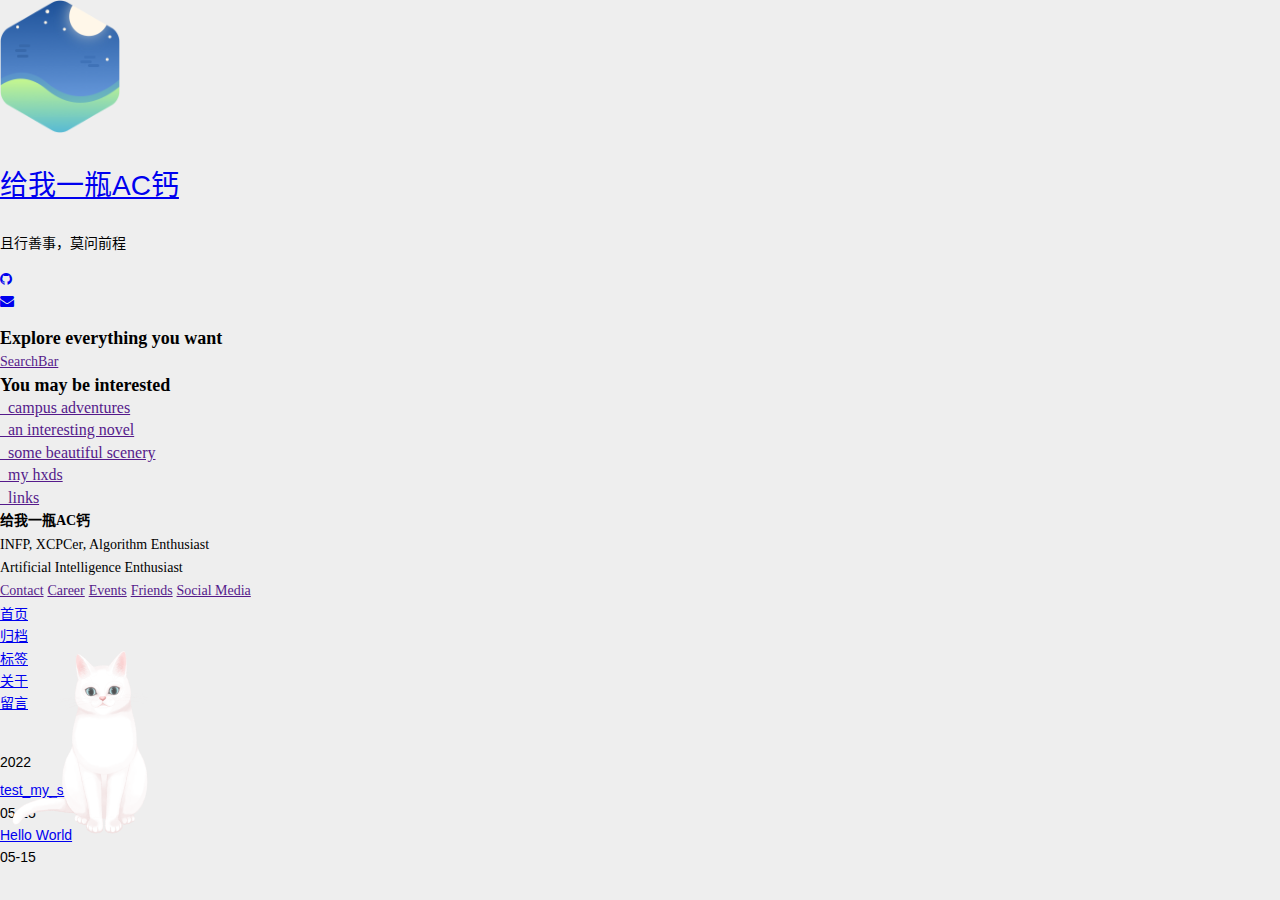
==== commit 433b260a: "Site updated: 2022-09-16 19:29:02" ====
--- a/archives/index.html
+++ b/archives/index.html
@@ -1 +1 @@
-<!DOCTYPE html><html lang="zh-CN"><head><meta charset="utf-8"><meta name="X-UA-Compatible" content="IE=edge"><meta name="author" content="给我一瓶AC钙"><title>归档 · 给我一瓶AC钙</title><meta name="description" content="归档页面 - 给我一瓶AC钙"><meta name="keywords" content="Algorithm, Data Structure, AI, Machine Learning, Deep Learning, Daily Life"><meta content="width=device-width, initial-scale=1.0, maximum-scale=1.0, user-scalable=0" name="viewport"><meta content="yes" name="apple-mobile-web-app-capable"><meta content="black" name="apple-mobile-web-app-status-bar-style"><meta content="telephone=no" name="format-detection"><meta name="renderer" content="webkit"><link rel="stylesheet" href="/css/style.css"><link rel="stylesheet" href="/css/blog_basic.css"><link rel="stylesheet" href="/css/font-awesome.min.css"><link rel="alternate" type="application/atom+xml" title="ATOM 1.0" href="/atom.xml"><script src="/js/jquery.js"></script><meta name="generator" content="Hexo 5.4.2"></head><body><div class="sidebar animated fadeInDown"><div class="logo-title"><div class="title"><img src="/images/logo@2x.png" style="width:120px;"><h3 title=""><a href="/">给我一瓶AC钙</a></h3><div class="description"><p>且行善事，莫问前程</p></div></div></div><ul class="social-links"><li><a target="_blank" rel="noopener" href="https://github.com/KIKOcaoyue"><i class="fa fa-github"></i></a></li><li><a href="cncaoyue@qq.com"><i class="fa fa-envelope"></i></a></li></ul><div class="searchbar"><div class="p"> <span style="color:#000000;font-family:inconsolata;font-size:18px;font-weight:bold"> Explore everything you want</span></div><div class="by_farbox"><a href="" target="_blank" style="font-family:inconsolata;">SearchBar</a></div></div><div class="recommand"><div class="p"> <span style="color:#000000;font-family:inconsolata;font-size:18px;font-weight:bold"> You may be interested</span></div><div class="by_farbox"><a href="" target="_blank" style="font-family:inconsolata;font-size:16px">_campus adventures</a></div><div class="by_farbox"> <a href="" target="_blank" style="font-family:inconsolata;font-size:16px">_an interesting novel</a></div><div class="by_farbox"><a href="" target="_blank" style="font-family:inconsolata;font-size:16px">_some beautiful scenery</a></div><div class="by_farbox"> <a href="" target="_blank" style="font-family:inconsolata;font-size:16px">_my hxds</a></div><div class="by_farbox"> <a href="" target="_blank" style="font-family:inconsolata;font-size:16px">_links</a></div></div><div class="footer"><div class="p"> <span style="color:#000000;font-family:inconsolata;font-size:14px;font-weight:bold"> 给我一瓶AC钙</span></div><div class="p"><span style="color:#000000;font-family:inconsolata;font-size:14px">INFP, XCPCer, Algorithm Enthusiast</span></div><div class="p"><span style="color:#000000;font-family:inconsolata;font-size:14px">Artificial Intelligence Enthusiast</span></div><div class="by_farbox"><a href="" target="_blank" style="text-decoration: underline;font-family:inconsolata;font-size:14px">Contact</a><span> </span><a href="" target="_blank" style="text-decoration: underline;font-family:inconsolata;font-size:14px">Career</a><span> </span><a href="" target="_blank" style="text-decoration: underline;font-family:inconsolata;font-size:14px">Events</a><span> </span><a href="" target="_blank" style="text-decoration: underline;font-family:inconsolata;font-size:14px">Friends</a><span> </span><a href="" target="_blank" style="text-decoration: underline;font-family:inconsolata;font-size:14px">Social Media</a></div></div></div><div class="main"><div class="page-top animated fadeInDown"><div class="nav"><li><a href="/">首页</a></li><li><a class="current" href="/archives">归档</a></li><li><a href="/tags">标签</a></li><li><a href="/about">关于</a></li><li><a href="/guestbook">留言</a></li></div><div class="information"><div class="back_btn"><li><a class="fa fa-chevron-left" onclick="window.history.go(-1)" style="display:none;"> </a></li></div></div></div><div class="autopagerize_page_element"><div class="content"><div class="archive animated fadeInDown"><ul class="list-with-title"><div class="archive"><div class="listing-title">2022</div><ul class="listing"><div class="listing-item"><div class="listing-post"><a href="/2022/05/15/test-my-site/" title="test_my_site">test_my_site</a><div class="post-time"><span class="date">05-15</span></div></div></div><div class="listing-item"><div class="listing-post"><a href="/2022/05/15/hello-world/" title="Hello World">Hello World</a><div class="post-time"><span class="date">05-15</span></div></div></div></div><div class="pagination"><ul class="clearfix"></ul></div></ul></div></div></div></div><script src="/js/jquery-migrate-1.2.1.min.js"></script><script src="/js/jquery.appear.js"></script><script src="/js/add-bookmark.js"></script><script src="/js/baidu-tongji.js"></script></body></html>+<!DOCTYPE html><html lang="zh-CN"><head><meta charset="utf-8"><meta name="X-UA-Compatible" content="IE=edge"><meta name="author" content="给我一瓶AC钙"><title>归档 · 给我一瓶AC钙</title><meta name="description" content="归档页面 - 给我一瓶AC钙"><meta name="keywords" content="Algorithm, Data Structure, AI, Machine Learning, Deep Learning, Daily Life"><meta content="width=device-width, initial-scale=1.0, maximum-scale=1.0, user-scalable=0" name="viewport"><meta content="yes" name="apple-mobile-web-app-capable"><meta content="black" name="apple-mobile-web-app-status-bar-style"><meta content="telephone=no" name="format-detection"><meta name="renderer" content="webkit"><link rel="stylesheet" href="/css/style.css"><link rel="stylesheet" href="/css/blog_basic.css"><link rel="stylesheet" href="/css/font-awesome.min.css"><link rel="alternate" type="application/atom+xml" title="ATOM 1.0" href="/atom.xml"><script src="/js/jquery.js"></script><meta name="generator" content="Hexo 5.4.2"></head><body><div class="sidebar animated fadeInDown"><div class="logo-title"><div class="title"><img src="/images/logo@2x.png" style="width:120px;"><h3 title=""><a href="/">给我一瓶AC钙</a></h3><div class="description"><p>且行善事，莫问前程</p></div></div></div><ul class="social-links"><li><a target="_blank" rel="noopener" href="https://github.com/KIKOcaoyue"><i class="fa fa-github"></i></a></li><li><a href="cncaoyue@qq.com"><i class="fa fa-envelope"></i></a></li></ul><div class="searchbar"><div class="p"> <span style="color:#000000;font-family:inconsolata;font-size:18px;font-weight:bold"> Explore everything you want</span></div><div class="by_farbox"><a href="" target="_blank" style="font-family:inconsolata;">SearchBar</a></div></div><div class="recommand"><div class="p"> <span style="color:#000000;font-family:inconsolata;font-size:18px;font-weight:bold"> You may be interested</span></div><div class="by_farbox"><a href="" target="_blank" style="font-family:inconsolata;font-size:16px">_campus adventures</a></div><div class="by_farbox"> <a href="" target="_blank" style="font-family:inconsolata;font-size:16px">_an interesting novel</a></div><div class="by_farbox"><a href="" target="_blank" style="font-family:inconsolata;font-size:16px">_some beautiful scenery</a></div><div class="by_farbox"> <a href="" target="_blank" style="font-family:inconsolata;font-size:16px">_my hxds</a></div><div class="by_farbox"> <a href="" target="_blank" style="font-family:inconsolata;font-size:16px">_links</a></div></div><div class="footer"><div class="p"> <span style="color:#000000;font-family:inconsolata;font-size:14px;font-weight:bold"> 给我一瓶AC钙</span></div><div class="p"><span style="color:#000000;font-family:inconsolata;font-size:14px">INFP, XCPCer, Algorithm Enthusiast</span></div><div class="p"><span style="color:#000000;font-family:inconsolata;font-size:14px">Artificial Intelligence Enthusiast</span></div><div class="by_farbox"><a href="" target="_blank" style="text-decoration: underline;font-family:inconsolata;font-size:14px">Contact</a><span> </span><a href="" target="_blank" style="text-decoration: underline;font-family:inconsolata;font-size:14px">Career</a><span> </span><a href="" target="_blank" style="text-decoration: underline;font-family:inconsolata;font-size:14px">Events</a><span> </span><a href="" target="_blank" style="text-decoration: underline;font-family:inconsolata;font-size:14px">Friends</a><span> </span><a href="" target="_blank" style="text-decoration: underline;font-family:inconsolata;font-size:14px">Social Media</a></div></div></div><div class="main"><div class="page-top animated fadeInDown"><div class="nav"><li><a href="/">首页</a></li><li><a class="current" href="/archives">归档</a></li><li><a href="/tags">标签</a></li><li><a href="/about">关于</a></li><li><a href="/guestbook">留言</a></li></div><div class="information"><div class="back_btn"><li><a class="fa fa-chevron-left" onclick="window.history.go(-1)" style="display:none;"> </a></li></div></div></div><div class="autopagerize_page_element"><div class="content"><div class="archive animated fadeInDown"><ul class="list-with-title"><div class="archive"><div class="listing-title">2022</div><ul class="listing"><div class="listing-item"><div class="listing-post"><a href="/2022/05/15/test-my-site/" title="test_my_site">test_my_site</a><div class="post-time"><span class="date">05-15</span></div></div></div><div class="listing-item"><div class="listing-post"><a href="/2022/05/15/hello-world/" title="Hello World">Hello World</a><div class="post-time"><span class="date">05-15</span></div></div></div></div><div class="pagination"><ul class="clearfix"></ul></div></ul></div></div></div></div><script src="/js/jquery-migrate-1.2.1.min.js"></script><script src="/js/jquery.appear.js"></script><script src="/js/add-bookmark.js"></script><script src="/js/baidu-tongji.js"></script><script src="/live2dw/lib/L2Dwidget.min.js?094cbace49a39548bed64abff5988b05"></script><script>L2Dwidget.init({"pluginRootPath":"live2dw/","pluginJsPath":"lib/","pluginModelPath":"assets/","tagMode":false,"debug":false,"model":{"jsonPath":"/live2dw/assets/tororo.model.json"},"display":{"position":"left","width":200,"height":400,"hOffset":5,"vOffset":-38},"mobile":{"show":false,"scale":0.2},"react":{"opacityDefault":0.8,"opacityOnHover":0.2},"log":false});</script></body></html>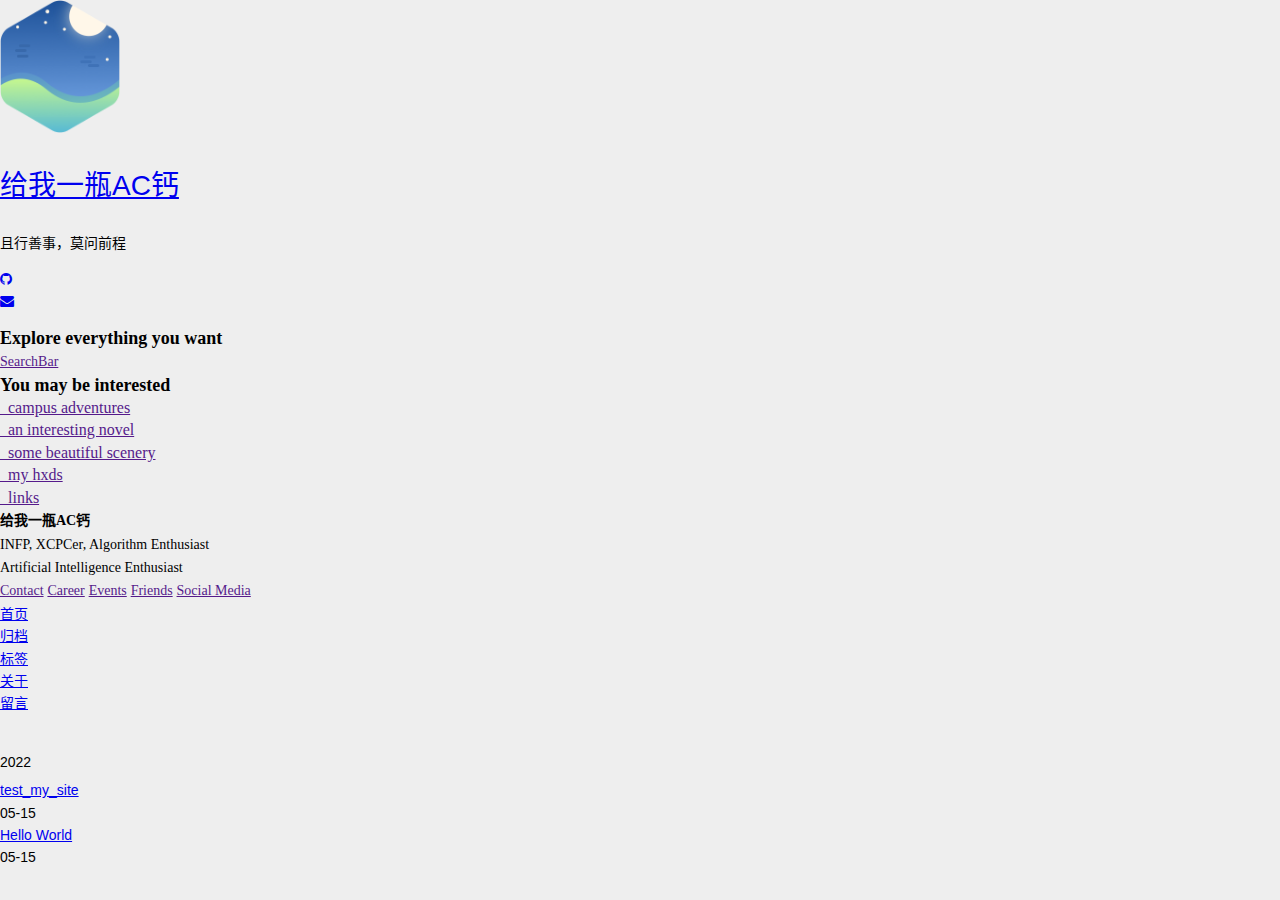
==== commit 6d897b68: "Site updated: 2022-09-16 19:30:17" ====
--- a/archives/index.html
+++ b/archives/index.html
@@ -1 +1 @@
-<!DOCTYPE html><html lang="zh-CN"><head><meta charset="utf-8"><meta name="X-UA-Compatible" content="IE=edge"><meta name="author" content="给我一瓶AC钙"><title>归档 · 给我一瓶AC钙</title><meta name="description" content="归档页面 - 给我一瓶AC钙"><meta name="keywords" content="Algorithm, Data Structure, AI, Machine Learning, Deep Learning, Daily Life"><meta content="width=device-width, initial-scale=1.0, maximum-scale=1.0, user-scalable=0" name="viewport"><meta content="yes" name="apple-mobile-web-app-capable"><meta content="black" name="apple-mobile-web-app-status-bar-style"><meta content="telephone=no" name="format-detection"><meta name="renderer" content="webkit"><link rel="stylesheet" href="/css/style.css"><link rel="stylesheet" href="/css/blog_basic.css"><link rel="stylesheet" href="/css/font-awesome.min.css"><link rel="alternate" type="application/atom+xml" title="ATOM 1.0" href="/atom.xml"><script src="/js/jquery.js"></script><meta name="generator" content="Hexo 5.4.2"></head><body><div class="sidebar animated fadeInDown"><div class="logo-title"><div class="title"><img src="/images/logo@2x.png" style="width:120px;"><h3 title=""><a href="/">给我一瓶AC钙</a></h3><div class="description"><p>且行善事，莫问前程</p></div></div></div><ul class="social-links"><li><a target="_blank" rel="noopener" href="https://github.com/KIKOcaoyue"><i class="fa fa-github"></i></a></li><li><a href="cncaoyue@qq.com"><i class="fa fa-envelope"></i></a></li></ul><div class="searchbar"><div class="p"> <span style="color:#000000;font-family:inconsolata;font-size:18px;font-weight:bold"> Explore everything you want</span></div><div class="by_farbox"><a href="" target="_blank" style="font-family:inconsolata;">SearchBar</a></div></div><div class="recommand"><div class="p"> <span style="color:#000000;font-family:inconsolata;font-size:18px;font-weight:bold"> You may be interested</span></div><div class="by_farbox"><a href="" target="_blank" style="font-family:inconsolata;font-size:16px">_campus adventures</a></div><div class="by_farbox"> <a href="" target="_blank" style="font-family:inconsolata;font-size:16px">_an interesting novel</a></div><div class="by_farbox"><a href="" target="_blank" style="font-family:inconsolata;font-size:16px">_some beautiful scenery</a></div><div class="by_farbox"> <a href="" target="_blank" style="font-family:inconsolata;font-size:16px">_my hxds</a></div><div class="by_farbox"> <a href="" target="_blank" style="font-family:inconsolata;font-size:16px">_links</a></div></div><div class="footer"><div class="p"> <span style="color:#000000;font-family:inconsolata;font-size:14px;font-weight:bold"> 给我一瓶AC钙</span></div><div class="p"><span style="color:#000000;font-family:inconsolata;font-size:14px">INFP, XCPCer, Algorithm Enthusiast</span></div><div class="p"><span style="color:#000000;font-family:inconsolata;font-size:14px">Artificial Intelligence Enthusiast</span></div><div class="by_farbox"><a href="" target="_blank" style="text-decoration: underline;font-family:inconsolata;font-size:14px">Contact</a><span> </span><a href="" target="_blank" style="text-decoration: underline;font-family:inconsolata;font-size:14px">Career</a><span> </span><a href="" target="_blank" style="text-decoration: underline;font-family:inconsolata;font-size:14px">Events</a><span> </span><a href="" target="_blank" style="text-decoration: underline;font-family:inconsolata;font-size:14px">Friends</a><span> </span><a href="" target="_blank" style="text-decoration: underline;font-family:inconsolata;font-size:14px">Social Media</a></div></div></div><div class="main"><div class="page-top animated fadeInDown"><div class="nav"><li><a href="/">首页</a></li><li><a class="current" href="/archives">归档</a></li><li><a href="/tags">标签</a></li><li><a href="/about">关于</a></li><li><a href="/guestbook">留言</a></li></div><div class="information"><div class="back_btn"><li><a class="fa fa-chevron-left" onclick="window.history.go(-1)" style="display:none;"> </a></li></div></div></div><div class="autopagerize_page_element"><div class="content"><div class="archive animated fadeInDown"><ul class="list-with-title"><div class="archive"><div class="listing-title">2022</div><ul class="listing"><div class="listing-item"><div class="listing-post"><a href="/2022/05/15/test-my-site/" title="test_my_site">test_my_site</a><div class="post-time"><span class="date">05-15</span></div></div></div><div class="listing-item"><div class="listing-post"><a href="/2022/05/15/hello-world/" title="Hello World">Hello World</a><div class="post-time"><span class="date">05-15</span></div></div></div></div><div class="pagination"><ul class="clearfix"></ul></div></ul></div></div></div></div><script src="/js/jquery-migrate-1.2.1.min.js"></script><script src="/js/jquery.appear.js"></script><script src="/js/add-bookmark.js"></script><script src="/js/baidu-tongji.js"></script><script src="/live2dw/lib/L2Dwidget.min.js?094cbace49a39548bed64abff5988b05"></script><script>L2Dwidget.init({"pluginRootPath":"live2dw/","pluginJsPath":"lib/","pluginModelPath":"assets/","tagMode":false,"debug":false,"model":{"jsonPath":"/live2dw/assets/tororo.model.json"},"display":{"position":"left","width":200,"height":400,"hOffset":5,"vOffset":-38},"mobile":{"show":false,"scale":0.2},"react":{"opacityDefault":0.8,"opacityOnHover":0.2},"log":false});</script></body></html>+<!DOCTYPE html><html lang="zh-CN"><head><meta charset="utf-8"><meta name="X-UA-Compatible" content="IE=edge"><meta name="author" content="给我一瓶AC钙"><title>归档 · 给我一瓶AC钙</title><meta name="description" content="归档页面 - 给我一瓶AC钙"><meta name="keywords" content="Algorithm, Data Structure, AI, Machine Learning, Deep Learning, Daily Life"><meta content="width=device-width, initial-scale=1.0, maximum-scale=1.0, user-scalable=0" name="viewport"><meta content="yes" name="apple-mobile-web-app-capable"><meta content="black" name="apple-mobile-web-app-status-bar-style"><meta content="telephone=no" name="format-detection"><meta name="renderer" content="webkit"><link rel="stylesheet" href="/css/style.css"><link rel="stylesheet" href="/css/blog_basic.css"><link rel="stylesheet" href="/css/font-awesome.min.css"><link rel="alternate" type="application/atom+xml" title="ATOM 1.0" href="/atom.xml"><script src="/js/jquery.js"></script><meta name="generator" content="Hexo 5.4.2"></head><body><div class="sidebar animated fadeInDown"><div class="logo-title"><div class="title"><img src="/images/logo@2x.png" style="width:120px;"><h3 title=""><a href="/">给我一瓶AC钙</a></h3><div class="description"><p>且行善事，莫问前程</p></div></div></div><ul class="social-links"><li><a target="_blank" rel="noopener" href="https://github.com/KIKOcaoyue"><i class="fa fa-github"></i></a></li><li><a href="cncaoyue@qq.com"><i class="fa fa-envelope"></i></a></li></ul><div class="searchbar"><div class="p"> <span style="color:#000000;font-family:inconsolata;font-size:18px;font-weight:bold"> Explore everything you want</span></div><div class="by_farbox"><a href="" target="_blank" style="font-family:inconsolata;">SearchBar</a></div></div><div class="recommand"><div class="p"> <span style="color:#000000;font-family:inconsolata;font-size:18px;font-weight:bold"> You may be interested</span></div><div class="by_farbox"><a href="" target="_blank" style="font-family:inconsolata;font-size:16px">_campus adventures</a></div><div class="by_farbox"> <a href="" target="_blank" style="font-family:inconsolata;font-size:16px">_an interesting novel</a></div><div class="by_farbox"><a href="" target="_blank" style="font-family:inconsolata;font-size:16px">_some beautiful scenery</a></div><div class="by_farbox"> <a href="" target="_blank" style="font-family:inconsolata;font-size:16px">_my hxds</a></div><div class="by_farbox"> <a href="" target="_blank" style="font-family:inconsolata;font-size:16px">_links</a></div></div><div class="footer"><div class="p"> <span style="color:#000000;font-family:inconsolata;font-size:14px;font-weight:bold"> 给我一瓶AC钙</span></div><div class="p"><span style="color:#000000;font-family:inconsolata;font-size:14px">INFP, XCPCer, Algorithm Enthusiast</span></div><div class="p"><span style="color:#000000;font-family:inconsolata;font-size:14px">Artificial Intelligence Enthusiast</span></div><div class="by_farbox"><a href="" target="_blank" style="text-decoration: underline;font-family:inconsolata;font-size:14px">Contact</a><span> </span><a href="" target="_blank" style="text-decoration: underline;font-family:inconsolata;font-size:14px">Career</a><span> </span><a href="" target="_blank" style="text-decoration: underline;font-family:inconsolata;font-size:14px">Events</a><span> </span><a href="" target="_blank" style="text-decoration: underline;font-family:inconsolata;font-size:14px">Friends</a><span> </span><a href="" target="_blank" style="text-decoration: underline;font-family:inconsolata;font-size:14px">Social Media</a></div></div></div><div class="main"><div class="page-top animated fadeInDown"><div class="nav"><li><a href="/">首页</a></li><li><a class="current" href="/archives">归档</a></li><li><a href="/tags">标签</a></li><li><a href="/about">关于</a></li><li><a href="/guestbook">留言</a></li></div><div class="information"><div class="back_btn"><li><a class="fa fa-chevron-left" onclick="window.history.go(-1)" style="display:none;"> </a></li></div></div></div><div class="autopagerize_page_element"><div class="content"><div class="archive animated fadeInDown"><ul class="list-with-title"><div class="archive"><div class="listing-title">2022</div><ul class="listing"><div class="listing-item"><div class="listing-post"><a href="/2022/05/15/test-my-site/" title="test_my_site">test_my_site</a><div class="post-time"><span class="date">05-15</span></div></div></div><div class="listing-item"><div class="listing-post"><a href="/2022/05/15/hello-world/" title="Hello World">Hello World</a><div class="post-time"><span class="date">05-15</span></div></div></div></div><div class="pagination"><ul class="clearfix"></ul></div></ul></div></div></div></div><script src="/js/jquery-migrate-1.2.1.min.js"></script><script src="/js/jquery.appear.js"></script><script src="/js/add-bookmark.js"></script><script src="/js/baidu-tongji.js"></script></body></html>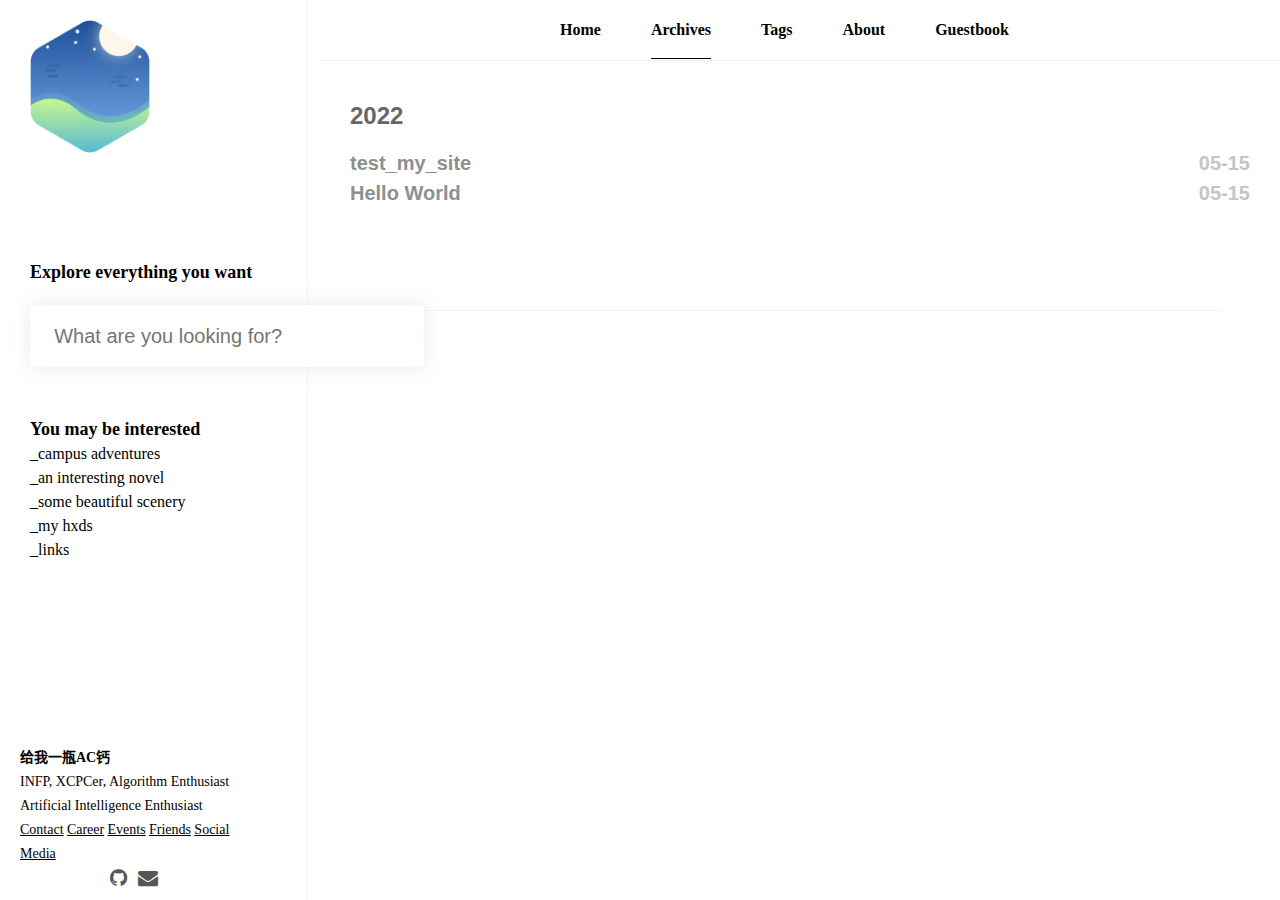
==== commit fa9fc3ca: "Site updated: 2022-09-16 21:23:48" ====
--- a/archives/index.html
+++ b/archives/index.html
@@ -1 +1 @@
-<!DOCTYPE html><html lang="zh-CN"><head><meta charset="utf-8"><meta name="X-UA-Compatible" content="IE=edge"><meta name="author" content="给我一瓶AC钙"><title>归档 · 给我一瓶AC钙</title><meta name="description" content="归档页面 - 给我一瓶AC钙"><meta name="keywords" content="Algorithm, Data Structure, AI, Machine Learning, Deep Learning, Daily Life"><meta content="width=device-width, initial-scale=1.0, maximum-scale=1.0, user-scalable=0" name="viewport"><meta content="yes" name="apple-mobile-web-app-capable"><meta content="black" name="apple-mobile-web-app-status-bar-style"><meta content="telephone=no" name="format-detection"><meta name="renderer" content="webkit"><link rel="stylesheet" href="/css/style.css"><link rel="stylesheet" href="/css/blog_basic.css"><link rel="stylesheet" href="/css/font-awesome.min.css"><link rel="alternate" type="application/atom+xml" title="ATOM 1.0" href="/atom.xml"><script src="/js/jquery.js"></script><meta name="generator" content="Hexo 5.4.2"></head><body><div class="sidebar animated fadeInDown"><div class="logo-title"><div class="title"><img src="/images/logo@2x.png" style="width:120px;"><h3 title=""><a href="/">给我一瓶AC钙</a></h3><div class="description"><p>且行善事，莫问前程</p></div></div></div><ul class="social-links"><li><a target="_blank" rel="noopener" href="https://github.com/KIKOcaoyue"><i class="fa fa-github"></i></a></li><li><a href="cncaoyue@qq.com"><i class="fa fa-envelope"></i></a></li></ul><div class="searchbar"><div class="p"> <span style="color:#000000;font-family:inconsolata;font-size:18px;font-weight:bold"> Explore everything you want</span></div><div class="by_farbox"><a href="" target="_blank" style="font-family:inconsolata;">SearchBar</a></div></div><div class="recommand"><div class="p"> <span style="color:#000000;font-family:inconsolata;font-size:18px;font-weight:bold"> You may be interested</span></div><div class="by_farbox"><a href="" target="_blank" style="font-family:inconsolata;font-size:16px">_campus adventures</a></div><div class="by_farbox"> <a href="" target="_blank" style="font-family:inconsolata;font-size:16px">_an interesting novel</a></div><div class="by_farbox"><a href="" target="_blank" style="font-family:inconsolata;font-size:16px">_some beautiful scenery</a></div><div class="by_farbox"> <a href="" target="_blank" style="font-family:inconsolata;font-size:16px">_my hxds</a></div><div class="by_farbox"> <a href="" target="_blank" style="font-family:inconsolata;font-size:16px">_links</a></div></div><div class="footer"><div class="p"> <span style="color:#000000;font-family:inconsolata;font-size:14px;font-weight:bold"> 给我一瓶AC钙</span></div><div class="p"><span style="color:#000000;font-family:inconsolata;font-size:14px">INFP, XCPCer, Algorithm Enthusiast</span></div><div class="p"><span style="color:#000000;font-family:inconsolata;font-size:14px">Artificial Intelligence Enthusiast</span></div><div class="by_farbox"><a href="" target="_blank" style="text-decoration: underline;font-family:inconsolata;font-size:14px">Contact</a><span> </span><a href="" target="_blank" style="text-decoration: underline;font-family:inconsolata;font-size:14px">Career</a><span> </span><a href="" target="_blank" style="text-decoration: underline;font-family:inconsolata;font-size:14px">Events</a><span> </span><a href="" target="_blank" style="text-decoration: underline;font-family:inconsolata;font-size:14px">Friends</a><span> </span><a href="" target="_blank" style="text-decoration: underline;font-family:inconsolata;font-size:14px">Social Media</a></div></div></div><div class="main"><div class="page-top animated fadeInDown"><div class="nav"><li><a href="/">首页</a></li><li><a class="current" href="/archives">归档</a></li><li><a href="/tags">标签</a></li><li><a href="/about">关于</a></li><li><a href="/guestbook">留言</a></li></div><div class="information"><div class="back_btn"><li><a class="fa fa-chevron-left" onclick="window.history.go(-1)" style="display:none;"> </a></li></div></div></div><div class="autopagerize_page_element"><div class="content"><div class="archive animated fadeInDown"><ul class="list-with-title"><div class="archive"><div class="listing-title">2022</div><ul class="listing"><div class="listing-item"><div class="listing-post"><a href="/2022/05/15/test-my-site/" title="test_my_site">test_my_site</a><div class="post-time"><span class="date">05-15</span></div></div></div><div class="listing-item"><div class="listing-post"><a href="/2022/05/15/hello-world/" title="Hello World">Hello World</a><div class="post-time"><span class="date">05-15</span></div></div></div></div><div class="pagination"><ul class="clearfix"></ul></div></ul></div></div></div></div><script src="/js/jquery-migrate-1.2.1.min.js"></script><script src="/js/jquery.appear.js"></script><script src="/js/add-bookmark.js"></script><script src="/js/baidu-tongji.js"></script></body></html>+<!DOCTYPE html><html lang="zh-CN"><head><meta charset="utf-8"><meta name="X-UA-Compatible" content="IE=edge"><meta name="author" content="给我一瓶AC钙"><title>归档 · 给我一瓶AC钙</title><meta name="description" content="归档页面 - 给我一瓶AC钙"><meta name="keywords" content="Algorithm, Data Structure, AI, Machine Learning, Deep Learning, Daily Life"><meta content="width=device-width, initial-scale=1.0, maximum-scale=1.0, user-scalable=0" name="viewport"><meta content="yes" name="apple-mobile-web-app-capable"><meta content="black" name="apple-mobile-web-app-status-bar-style"><meta content="telephone=no" name="format-detection"><meta name="renderer" content="webkit"><link rel="stylesheet" href="/css/style.css"><link rel="stylesheet" href="/css/blog_basic.css"><link rel="stylesheet" href="/css/font-awesome.min.css"><link rel="alternate" type="application/atom+xml" title="ATOM 1.0" href="/atom.xml"><script src="/js/jquery.js"></script><meta name="generator" content="Hexo 5.4.2"></head><body><div class="sidebar animated fadeInDown"><div class="logo"><img src="/images/logo@2x.png" style="width:120px;"></div><div class="searchbar"><div class="p"> <span style="color:#000000;font-family:inconsolata;font-size:18px;font-weight:bold"> Explore everything you want</span><span> </span></div><div class="bar"><input style="width:390px;height:60px" placeholder="    What are you looking for?"><span></span></div></div><div class="recommand"><div class="p"> <span style="color:#000000;font-family:inconsolata;font-size:18px;font-weight:bold"> You may be interested</span></div><div class="by_farbox"><a href="" target="_blank" style="font-family:inconsolata;font-size:16px">_campus adventures</a></div><div class="by_farbox"> <a href="" target="_blank" style="font-family:inconsolata;font-size:16px">_an interesting novel</a></div><div class="by_farbox"><a href="" target="_blank" style="font-family:inconsolata;font-size:16px">_some beautiful scenery</a></div><div class="by_farbox"> <a href="" target="_blank" style="font-family:inconsolata;font-size:16px">_my hxds</a></div><div class="by_farbox"> <a href="" target="_blank" style="font-family:inconsolata;font-size:16px">_links</a></div></div><div class="footer"><div class="p"> <span style="color:#000000;font-family:inconsolata;font-size:14px;font-weight:bold"> 给我一瓶AC钙</span></div><div class="p"><span style="color:#000000;font-family:inconsolata;font-size:14px">INFP, XCPCer, Algorithm Enthusiast</span></div><div class="p"><span style="color:#000000;font-family:inconsolata;font-size:14px">Artificial Intelligence Enthusiast</span></div><div class="by_farbox"><a href="" target="_blank" style="text-decoration: underline;font-family:inconsolata;font-size:14px">Contact</a><span> </span><a href="" target="_blank" style="text-decoration: underline;font-family:inconsolata;font-size:14px">Career</a><span> </span><a href="" target="_blank" style="text-decoration: underline;font-family:inconsolata;font-size:14px">Events</a><span> </span><a href="" target="_blank" style="text-decoration: underline;font-family:inconsolata;font-size:14px">Friends</a><span> </span><a href="" target="_blank" style="text-decoration: underline;font-family:inconsolata;font-size:14px">Social Media</a></div><div class="social-links"><li><a target="_blank" rel="noopener" href="https://github.com/KIKOcaoyue"><i class="fa fa-github"></i></a></li><li><a href="cncaoyue@qq.com"><i class="fa fa-envelope"></i></a></li></div></div></div><div class="main"><div class="page-top animated fadeInDown"><div class="nav"><li><a href="/" style="font-family:inconsolata;font-size:16px;font-weight:bold">Home</a></li><li><a class="current" href="/archives" style="font-family:inconsolata;font-size:16px;font-weight:bold">Archives</a></li><li><a href="/tags" style="font-family:inconsolata;font-size:16px;font-weight:bold">Tags</a></li><li><a href="/about" style="font-family:inconsolata;font-size:16px;font-weight:bold">About</a></li><li><a href="/guestbook" style="font-family:inconsolata;font-size:16px;font-weight:bold">Guestbook</a></li></div><div class="information"><div class="back_btn"><li><a class="fa fa-chevron-left" onclick="window.history.go(-1)" style="display:none;"> </a></li></div></div></div><div class="autopagerize_page_element"><div class="content"><div class="archive animated fadeInDown"><ul class="list-with-title"><div class="archive"><div class="listing-title">2022</div><ul class="listing"><div class="listing-item"><div class="listing-post"><a href="/2022/05/15/test-my-site/" title="test_my_site">test_my_site</a><div class="post-time"><span class="date">05-15</span></div></div></div><div class="listing-item"><div class="listing-post"><a href="/2022/05/15/hello-world/" title="Hello World">Hello World</a><div class="post-time"><span class="date">05-15</span></div></div></div></div><div class="pagination"><ul class="clearfix"></ul></div></ul></div></div></div></div><script src="/js/jquery-migrate-1.2.1.min.js"></script><script src="/js/jquery.appear.js"></script><script src="/js/add-bookmark.js"></script><script src="/js/baidu-tongji.js"></script></body></html>--- a/css/style.css
+++ b/css/style.css
@@ -1,1374 +1,756 @@
+@charset "UTF-8";
+html {
+  background-color: #fff;
+  -webkit-font-smoothing: antialiased;
+}
+
 body {
+  color: rgba(0, 0, 0, 0.5);
+  font-family: 'PingHei', 'PingFang SC', Helvetica Neue, 'Work Sans', 'Hiragino Sans GB', 'Microsoft YaHei', SimSun, sans-serif;
+  font-size: 15px;
   width: 100%;
-}
-body:before,
-body:after {
-  content: "";
-  display: table;
-}
-body:after {
-  clear: both;
-}
-html,
-body,
-div,
-span,
-applet,
-object,
-iframe,
-h1,
-h2,
-h3,
-h4,
-h5,
-h6,
-p,
-blockquote,
-pre,
-a,
-abbr,
-acronym,
-address,
-big,
-cite,
-code,
-del,
-dfn,
-em,
-img,
-ins,
-kbd,
-q,
-s,
-samp,
-small,
-strike,
-strong,
-sub,
-sup,
-tt,
-var,
-dl,
-dt,
-dd,
-ol,
-ul,
-li,
-fieldset,
-form,
-label,
-legend,
-table,
-caption,
-tbody,
-tfoot,
-thead,
-tr,
-th,
-td {
+  margin: 0 auto 30px auto;
+  background-color: #fff;
+}
+
+p {
+  line-height: 1.9em;
+  font-weight: 400;
+  font-size: 15px;
+}
+
+a {
+  text-decoration: none;
+}
+
+a:link, a:visited {
+  opacity: 1;
+  -webkit-transition: all .15s linear;
+  -moz-transition: all .15s linear;
+  -o-transition: all .15s linear;
+  -ms-transition: all .15s linear;
+  transition: all .15s linear;
+  color: #424242;
+}
+
+a:hover, a:active {
+  color: #4786D6;
+}
+
+/*basic styles ends*/
+/*animation starts*/
+.animated {
+  -webkit-animation-fill-mode: both;
+  -moz-animation-fill-mode: both;
+  -ms-animation-fill-mode: both;
+  -o-animation-fill-mode: both;
+  animation-fill-mode: both;
+  -webkit-animation-duration: 1s;
+  -moz-animation-duration: 1s;
+  -ms-animation-duration: 1s;
+  -o-animation-duration: 1s;
+  animation-duration: 1s;
+}
+
+.animated.hinge {
+  -webkit-animation-duration: 1s;
+  -moz-animation-duration: 1s;
+  -ms-animation-duration: 1s;
+  -o-animation-duration: 1s;
+  animation-duration: 1s;
+}
+
+@-webkit-keyframes fadeInDown {
+  0% {
+    opacity: 0;
+    -webkit-transform: translateY(-20px);
+  }
+  100% {
+    opacity: 1;
+    -webkit-transform: translateY(0);
+  }
+}
+@-moz-keyframes fadeInDown {
+  0% {
+    opacity: 0;
+    -moz-transform: translateY(-20px);
+  }
+  100% {
+    opacity: 1;
+    -moz-transform: translateY(0);
+  }
+}
+@-o-keyframes fadeInDown {
+  0% {
+    opacity: 0;
+    -o-transform: translateY(-20px);
+  }
+  100% {
+    opacity: 1;
+    -o-transform: translateY(0);
+  }
+}
+@keyframes fadeInDown {
+  0% {
+    opacity: 0;
+    transform: translateY(-20px);
+  }
+  100% {
+    opacity: 1;
+    transform: translateY(0);
+  }
+}
+.fadeInDown {
+  -webkit-animation-name: fadeInDown;
+  -moz-animation-name: fadeInDown;
+  -o-animation-name: fadeInDown;
+  animation-name: fadeInDown;
+}
+
+/*animation ends*/
+.content {
+  height: auto;
+  float: right;
+  width: 75%;
+  margin-top: 60px;
+}
+
+.page-top {
+  width: 75%;
+  position: fixed;
+  right: 0;
+  z-index: 3;
+  background-color: #fff;
+  height: 60px;
+  border-bottom: 1px solid #f2f2f2;
+}
+.page-top .nav {
+  list-style: none;
+  padding: 18px 240px;
+  float: left;
+  font-size: 16px;
+}
+.page-top .nav li {
+  position: relative;
+  display: initial;
+  padding-right: 50px;
+}
+.page-top .nav a {
+  color: #000000;
+}
+.page-top .nav a:hover {
+  color: #4786D6;
+}
+.page-top .nav a.current {
+  color: #000000;
+  padding-bottom: 20px;
+  border-bottom: 1px solid #000000;
+}
+.page-top .information {
+  float: right;
+  padding-top: 12px;
+  padding-right: 20px;
+}
+.page-top .information .avatar {
+  float: right;
+}
+.page-top .information .avatar img {
+  width: 32px;
+  height: 32px;
+  border-radius: 300px;
+}
+.page-top .information .back_btn {
+  float: left;
+  padding-top: 5px;
+  margin-right: -10px;
+}
+.page-top .information .back_btn li {
+  display: initial;
+  padding-right: 40px;
+}
+
+.sidebar {
+  width: 24%;
+  -webkit-background-size: cover;
+  background-size: cover;
+  background-color: #fff;
+  height: 100%;
+  transition: 0.8s;
+  top: 0;
+  left: 0;
+  position: fixed;
+  z-index: 4;
+  border-right: 1px solid #f2f2f2;
+}
+.sidebar .logo {
+  text-align: left;
+  padding-left: 30px;
+  padding-top: 20px;
+}
+
+.sidebar .logo {
+  margin: 0 auto;
+}
+
+.footer .social-links {
+  list-style: none;
+  padding:0;
+  font-size: 20px;
+  text-align: center;
+}
+.footer .social-links i {
+  margin-right: 3px;
+}
+.footer .social-links li {
+  display: inline;
+  padding: 0 4px;
+  line-height: 0;
+}
+.footer .social-links a {
+  color: #565654;
+}
+.footer .social-links a:hover {
+  color: #4786D6;
+}
+
+.post {
+  background-color: #FFF;
+  margin-top: 30px;
+}
+.post .post-title h1 {
+  /*text-transform: uppercase;*/
+  font-size: 30px;
+  letter-spacing: 1px;
+  line-height: 1;
+}
+.post .post-title h2 {
+  /*text-transform: uppercase;*/
+  letter-spacing: 1px;
+  font-size: 28px;
+  line-height: 1;
+  font-weight: 600;
+  color: #5f5f5f;
+}
+.post .post-title h3 {
+  /*text-transform: uppercase;*/
+  letter-spacing: 1px;
+  line-height: 1;
+  font-weight: 600;
+  color: #464646;
+  font-size: 22px;
+  margin: 0;
+}
+.post .post-title a {
+  text-decoration: none;
+  letter-spacing: 1px;
+  color: #5f5f5f;
+}
+.post .post-title a:hover {
+  text-decoration: underline;
+}
+.post .post-content a {
+  text-decoration: none;
+  letter-spacing: 1px;
+  color: #4786D6;
+}
+.post .post-content a:hover {
+  color: #2F69B3;
+}
+
+.post .post-content h1 {
+  color: #5F5F5F;
+  font-size: 20px;
+  font-weight: 600;
+}
+.post .post-content h2 {
+  color: #5F5F5F;
+  font-size: 19px;
+}
+.post .post-content h3 {
+  color: #5F5F5F;
+  font-size: 18px;
+  font-weight: 600;
+}
+.post .post-content h4 {
+  color: #5F5F5F;
+  font-size: 17px;
+}
+.post .post-content h5 {
+  color: #5F5F5F;
+  font-size: 16px;
+  font-weight: 600;
+}
+.post .post-content h6 {
+  color: #5F5F5F;
+  font-size: 15px;
+}
+
+.post .post-footer {
+  padding: 0 0 30px 0;
+  border-bottom: 1px solid #f2f2f2;
+}
+.post .post-footer .meta {
+  max-width: 100%;
+  height: 25px;
+  color: #bbbbbb;
+}
+.post .post-footer .meta .info {
+  float: left;
+  font-size: 12px;
+}
+.post .post-footer .meta .info .date {
+  margin-right: 10px;
+}
+.post .post-footer .meta a {
+  text-decoration: none;
+  color: #bbbbbb;
+  padding-right: 10px;
+}
+.post .post-footer .meta a:hover {
+  color: #4786D6;
+}
+.post .post-footer .meta i {
+  margin-right: 6px;
+}
+.post .post-footer .tags {
+  padding-bottom: 15px;
+  font-size: 13px;
+}
+.post .post-footer .tags ul {
+  list-style-type: none;
+  display: inline;
   margin: 0;
   padding: 0;
-  border: 0;
-  outline: 0;
-  font-weight: inherit;
-  font-style: inherit;
-  font-family: inherit;
-  font-size: 100%;
-  vertical-align: baseline;
-}
-body {
-  line-height: 1;
-  color: #000;
-  background: #fff;
-}
-ol,
-ul {
+}
+.post .post-footer .tags ul li {
+  list-style-type: none;
+  margin: 0;
+  padding-right: 5px;
+  display: inline;
+}
+.post .post-footer .tags a {
+  text-decoration: none;
+  color: rgba(0, 0, 0, 0.44);
+  font-weight: 400;
+}
+.post .post-footer .tags a:hover {
+  text-decoration: none;
+}
+
+.pagination {
+  margin: 30px;
+  padding: 0px 0 56px 0;
+  border-bottom: 1px solid #f2f2f2;
+}
+.pagination ul {
   list-style: none;
-}
-table {
-  border-collapse: separate;
-  border-spacing: 0;
-  vertical-align: middle;
-}
-caption,
-th,
-td {
-  text-align: left;
-  font-weight: normal;
-  vertical-align: middle;
-}
-a img {
-  border: none;
-}
-input,
-button {
   margin: 0;
   padding: 0;
-}
-input::-moz-focus-inner,
-button::-moz-focus-inner {
-  border: 0;
+  height: 13px;
+}
+.pagination ul li {
+  margin: 0 2px 0 2px;
+  display: inline;
+  line-height: 1;
+}
+.pagination ul li a {
+  text-decoration: none;
+}
+.pagination .pre {
+  float: left;
+}
+.pagination .next {
+  float: right;
+}
+
+.like-reblog-buttons {
+  float: right;
+}
+
+.like-button {
+  float: right;
+  padding: 0 0 0 10px;
+}
+
+.reblog-button {
+  float: right;
   padding: 0;
 }
-@font-face {
-  font-family: FontAwesome;
+
+#install-btn {
+  position: fixed;
+  bottom: 0px;
+  right: 6px;
+}
+
+#disqus_thread {
+  margin: 30px;
+  border-bottom: 1px solid #f2f2f2;
+}
+
+.recommand {
+  
+  text-align: left;
+  font-size: 14px;
+  width: 75%;
+  padding-top: 50px;
+  padding-left: 30px;
+  background: #fff;
+}
+
+.recommand a {
+  color: #000000;
+}
+
+.recommand a:hover {
+  color: #4786D6;
+  text-decoration: underline;
+}
+
+.footer {
+  clear: both;
+  text-align: left;
+  font-size: 12px;
+  margin: 0 auto;
+  bottom: 0;
+  position: absolute;
+  width: 75%;
+  padding-bottom: 10px;
+  padding-left: 20px;
+  background: #fff;
+}
+.footer a {
+  color: #000000;
+  /*text-decoration: underline;*/
+}
+.footer a:hover {
+  color: #4786D6;
+}
+
+.searchbar {
+  
+  text-align: left;
+  font-size: 14px;
+  width: 75%;
+  padding-top: 100px;
+  padding-left: 30px;
+  background: #fff;
+}
+
+.searchbar .bar{
+  text-align: left;
+  font-size: 30px;
+  padding-top: 20px;
+  background: #fff;
+}
+
+.searchbar input {
+  font-size: 20px;
+  border: none;
+  box-shadow: 0px 0px 20px 0px rgba(236, 231, 231, 0.94);
+}
+
+.searchbar a {
+  color: #000000;
+}
+
+.searchbar a:hover {
+  color: #000000;
+}
+
+/*for archive*/
+.archive {
+  width: 100%;
+  font-size: 20px;
+  font-weight: bold;
+  font-family:Helvetica;
+}
+
+.list-with-title {
+  font-size: 15px;
+  margin: 30px;
+  padding: 0;
+  line-height: 25px;
+}
+.list-with-title li {
+  list-style-type: none;
+  padding: 0;
+}
+.list-with-title .listing-title {
+  font-size: 24px;
+  color: #666666;
+  font-weight: 600;
+  line-height: 2.2em;
+}
+.list-with-title .listing {
+  padding: 0;
+}
+.list-with-title .listing .listing-post {
+  padding-bottom: 5px;
+}
+.list-with-title .listing .listing-post .post-time {
+  float: right;
+  color: #C5C5C5;
+}
+.list-with-title .listing .listing-post a {
+  color: #8F8F8F;
+}
+.list-with-title .listing .listing-post a:hover {
+  color: #4786D6;
+}
+
+/* share */
+.share {
+  margin: 0px 30px;
+  display: inline-flex;
+}
+
+.evernote {
+  width: 32px;
+  height: 32px;
+  border-radius: 300px;
+  background-color: #3E3E3E;
+  margin-right: 5px;
+}
+.evernote a {
+  color: #fff;
+  padding: 11px;
+  font-size: 12px;
+}
+.evernote a:hover {
+  color: #ED6243;
+  padding: 11px;
+}
+
+.weibo {
+  width: 32px;
+  height: 32px;
+  border-radius: 300px;
+  background-color: #ED6243;
+  margin-right: 5px;
+}
+.weibo a {
+  color: #fff;
+  padding: 9px;
+}
+.weibo a:hover {
+  color: #BD4226;
+}
+
+.twitter {
+  width: 32px;
+  height: 32px;
+  border-radius: 300px;
+  background-color: #59C0FD;
+  margin-right: 5px;
+}
+.twitter a {
+  color: #fff;
+  padding: 9px;
+}
+.twitter a:hover {
+  color: #4B9ECE;
+}
+
+/* about */
+.about {
+  margin: 30px;
+}
+.about h3 {
+  font-size: 22px;
+}
+
+/* links*/
+.links {
+  margin: 30px;
+}
+.links h3 {
+  font-size: 22px;
+}
+.links a {
+  cursor: pointer;
+}
+
+/* 评论样式 */
+.comment-count {
+  color: #666;
+}
+
+.tab-community {
+  color: #666;
+}
+
+.read_more {
+  font-size: 14px;
+}
+
+.back-button {
+  padding-top: 30px;
+  max-width: 100px;
+  padding-left: 40px;
+  float: left;
+}
+
+/* 默认评论样式 */
+#fb_comments_container {
+  margin: 30px;
+}
+
+/* 按钮样式 */
+a.btn {
+  color: #868686;
+  font-weight: 400;
+}
+
+.btn {
+  display: inline-block;
+  position: relative;
+  outline: 0;
+  color: rgba(0, 0, 0, 0.44);
+  background: transparent;
+  font-size: 14px;
+  text-align: center;
+  text-decoration: none;
+  cursor: pointer;
+  border: 1px solid rgba(0, 0, 0, 0.15);
+  white-space: nowrap;
+  font-weight: 400;
   font-style: normal;
-  font-weight: normal;
-  src: url("fonts/fontawesome-webfont.eot?v=#4.0.3");
-  src: url("fonts/fontawesome-webfont.eot?#iefix&v=#4.0.3") format("embedded-opentype"), url("fonts/fontawesome-webfont.woff?v=#4.0.3") format("woff"), url("fonts/fontawesome-webfont.ttf?v=#4.0.3") format("truetype"), url("fonts/fontawesome-webfont.svg#fontawesomeregular?v=#4.0.3") format("svg");
-}
-html,
-body,
-#container {
-  height: 100%;
-}
-body {
-  background: #eee;
-  font: 14px -apple-system, BlinkMacSystemFont, "Segoe UI", "Roboto", "Oxygen", "Ubuntu", "Cantarell", "Fira Sans", "Droid Sans", "Helvetica Neue", sans-serif;
-  -webkit-text-size-adjust: 100%;
-}
-.outer {
-  max-width: 1220px;
-  margin: 0 auto;
-  padding: 0 20px;
-}
-.outer:before,
-.outer:after {
-  content: "";
-  display: table;
-}
-.outer:after {
-  clear: both;
-}
-.inner {
-  display: inline;
-  float: left;
-  width: 98.33333333333333%;
-  margin: 0 0.833333333333333%;
-}
-.left,
-.alignleft {
-  float: left;
-}
-.right,
-.alignright {
-  float: right;
-}
-.clear {
-  clear: both;
-}
-#container {
+  border-radius: 999em;
+}
+
+.btn:hover {
+  display: inline-block;
   position: relative;
-}
-.mobile-nav-on {
-  overflow: hidden;
-}
-#wrap {
-  height: 100%;
-  width: 100%;
+  outline: 0px;
+  color: #464545;
+  background: transparent;
+  font-size: 14px;
+  text-align: center;
+  text-decoration: none;
+  cursor: pointer;
+  border: 1px solid #464545;
+  white-space: nowrap;
+  font-weight: 400;
+  font-style: normal;
+  border-radius: 999em;
+}
+
+[role="back"] {
+  padding: 0.5em 1.25em;
+  line-height: 1.666em;
+}
+
+[role="home"] {
+  padding: 0.5em 1.25em;
+  line-height: 1.666em;
+}
+
+[role="navigation"] {
+  padding: 0.5em 1.25em;
+  line-height: 1.666em;
+}
+
+[role="tags"] {
+  padding: 6px 12px;
+}
+
+/* Menu样式 */
+.menu {
+  float: right;
+  padding-top: 30px;
+}
+.menu .btn-down {
+  margin: 0px;
+}
+.menu .btn-down li {
+  list-style: none;
+  width: 100px;
+}
+.menu .btn-down li a {
+  display: inline-block;
+  position: relative;
+  padding: 0.5em 1.25em;
+  outline: 0;
+  color: rgba(0, 0, 0, 0.44);
+  background: transparent;
+  font-size: 14px;
+  text-align: center;
+  text-decoration: none;
+  cursor: pointer;
+  border: 1px solid rgba(0, 0, 0, 0.15);
+  white-space: nowrap;
+  font-weight: 400;
+  font-style: normal;
+  border-radius: 999em;
+  margin-top: 5px;
+}
+.menu .btn-down li a:hover {
+  position: relative;
+  padding: 0.5em 1.25em;
+  outline: 0;
+  color: #fff;
+  background: #3CBD10;
+  font-size: 14px;
+  text-align: center;
+  text-decoration: none;
+  cursor: pointer;
+  border: 1px solid rgba(0, 0, 0, 0.15);
+  white-space: nowrap;
+  font-weight: 400;
+  font-style: normal;
+  border-radius: 999em;
+  margin-top: 5px;
+}
+.menu .btn-down div {
   position: absolute;
-  top: 0;
-  left: 0;
-  -webkit-transition: 0.2s ease-out;
-  -moz-transition: 0.2s ease-out;
-  -ms-transition: 0.2s ease-out;
-  transition: 0.2s ease-out;
-  z-index: 1;
-  background: #eee;
-}
-.mobile-nav-on #wrap {
-  left: 280px;
-}
-@media screen and (min-width: 768px) {
-  #main {
-    display: inline;
-    float: left;
-    width: 73.33333333333333%;
-    margin: 0 0.833333333333333%;
-  }
-}
-.article-date,
-.article-category-link,
-.archive-year,
-.widget-title {
-  text-decoration: none;
-  text-transform: uppercase;
-  letter-spacing: 2px;
-  color: #999;
-  margin-bottom: 1em;
-  margin-left: 5px;
-  line-height: 1em;
-  text-shadow: 0 1px #fff;
-  font-weight: bold;
-}
-.article-inner,
-.archive-article-inner {
-  background: #fff;
-  -webkit-box-shadow: 1px 2px 3px #ddd;
-  box-shadow: 1px 2px 3px #ddd;
-  border: 1px solid #ddd;
-  border-radius: 3px;
-}
-.article-entry h1,
-.widget h1 {
-  font-size: 2em;
-}
-.article-entry h2,
-.widget h2 {
-  font-size: 1.5em;
-}
-.article-entry h3,
-.widget h3 {
-  font-size: 1.3em;
-}
-.article-entry h4,
-.widget h4 {
-  font-size: 1.2em;
-}
-.article-entry h5,
-.widget h5 {
-  font-size: 1em;
-}
-.article-entry h6,
-.widget h6 {
-  font-size: 1em;
-  color: #999;
-}
-.article-entry hr,
-.widget hr {
-  border: 1px dashed #ddd;
-}
-.article-entry strong,
-.widget strong {
-  font-weight: bold;
-}
-.article-entry em,
-.widget em,
-.article-entry cite,
-.widget cite {
-  font-style: italic;
-}
-.article-entry sup,
-.widget sup,
-.article-entry sub,
-.widget sub {
-  font-size: 0.75em;
-  line-height: 0;
-  position: relative;
-  vertical-align: baseline;
-}
-.article-entry sup,
-.widget sup {
-  top: -0.5em;
-}
-.article-entry sub,
-.widget sub {
-  bottom: -0.2em;
-}
-.article-entry small,
-.widget small {
-  font-size: 0.85em;
-}
-.article-entry acronym,
-.widget acronym,
-.article-entry abbr,
-.widget abbr {
-  border-bottom: 1px dotted;
-}
-.article-entry ul,
-.widget ul,
-.article-entry ol,
-.widget ol,
-.article-entry dl,
-.widget dl {
-  margin: 0 20px;
-  line-height: 1.6em;
-}
-.article-entry ul ul,
-.widget ul ul,
-.article-entry ol ul,
-.widget ol ul,
-.article-entry ul ol,
-.widget ul ol,
-.article-entry ol ol,
-.widget ol ol {
-  margin-top: 0;
-  margin-bottom: 0;
-}
-.article-entry ul,
-.widget ul {
-  list-style: disc;
-}
-.article-entry ol,
-.widget ol {
-  list-style: decimal;
-}
-.article-entry dt,
-.widget dt {
-  font-weight: bold;
-}
-#header {
-  height: 300px;
-  position: relative;
-  border-bottom: 1px solid #ddd;
-}
-#header:before,
-#header:after {
-  content: "";
-  position: absolute;
-  left: 0;
-  right: 0;
-  height: 40px;
-}
-#header:before {
-  top: 0;
-  background: -webkit-linear-gradient(rgba(0,0,0,0.2), transparent);
-  background: -moz-linear-gradient(rgba(0,0,0,0.2), transparent);
-  background: -ms-linear-gradient(rgba(0,0,0,0.2), transparent);
-  background: linear-gradient(rgba(0,0,0,0.2), transparent);
-}
-#header:after {
-  bottom: 0;
-  background: -webkit-linear-gradient(transparent, rgba(0,0,0,0.2));
-  background: -moz-linear-gradient(transparent, rgba(0,0,0,0.2));
-  background: -ms-linear-gradient(transparent, rgba(0,0,0,0.2));
-  background: linear-gradient(transparent, rgba(0,0,0,0.2));
-}
-#header-outer {
-  height: 100%;
-  position: relative;
-}
-#header-inner {
-  position: relative;
-  overflow: hidden;
-}
-#banner {
-  position: absolute;
-  top: 0;
-  left: 0;
-  width: 100%;
-  height: 100%;
-  background: url("images/banner.jpg") center #000;
-  -webkit-background-size: cover;
-  -moz-background-size: cover;
-  background-size: cover;
-  z-index: -1;
-}
-#header-title {
+  visibility: hidden;
+  width: 100px;
+  float: right;
+}
+
+.page_404 {
   text-align: center;
-  height: 40px;
-  position: absolute;
-  top: 50%;
-  left: 0;
-  margin-top: -20px;
-}
-#logo,
-#subtitle {
-  text-decoration: none;
-  color: #fff;
-  font-weight: 300;
-  text-shadow: 0 1px 4px rgba(0,0,0,0.3);
-}
-#logo {
-  font-size: 40px;
-  line-height: 40px;
-  letter-spacing: 2px;
-}
-#subtitle {
-  font-size: 16px;
-  line-height: 16px;
-  letter-spacing: 1px;
-}
-#subtitle-wrap {
-  margin-top: 16px;
-}
-#main-nav {
-  float: left;
-  margin-left: -15px;
-}
-.nav-icon,
-.main-nav-link {
-  float: left;
-  color: #fff;
-  opacity: 0.6;
-  text-decoration: none;
-  text-shadow: 0 1px rgba(0,0,0,0.2);
-  -webkit-transition: opacity 0.2s;
-  -moz-transition: opacity 0.2s;
-  -ms-transition: opacity 0.2s;
-  transition: opacity 0.2s;
-  display: block;
-  padding: 20px 15px;
-}
-.nav-icon:hover,
-.main-nav-link:hover {
-  opacity: 1;
-}
-.nav-icon {
-  font-family: FontAwesome;
-  text-align: center;
-  font-size: 14px;
-  width: 14px;
-  height: 14px;
-  padding: 20px 15px;
-  position: relative;
-  cursor: pointer;
-}
-.main-nav-link {
-  font-weight: 300;
-  letter-spacing: 1px;
-}
-@media screen and (max-width: 479px) {
-  .main-nav-link {
+  padding-top: 50px;
+}
+
+@media screen and (max-width: 960px) {
+  .sidebar {
+    width: 100%;
+    position: absolute;
+    border-right: none;
+    z-index: 1;
+  }
+  .sidebar .logo-title {
+    padding-top: 100px;
+  }
+  .sidebar .logo-title .title img {
+    width: 100px;
+  }
+  .sidebar .logo-title .title h3 {
+    font-size: 20px;
+  }
+
+  .page-top {
+    width: 100%;
+  }
+
+  .post-title h3 {
+    line-height: 1.6;
+  }
+
+  .content {
+    margin-top: 420px;
+    width: 100%;
+    z-index: 2;
+    position: absolute;
+  }
+
+  .footer {
     display: none;
   }
-}
-#main-nav-toggle {
-  display: none;
-}
-#main-nav-toggle:before {
-  content: "\f0c9";
-}
-@media screen and (max-width: 479px) {
-  #main-nav-toggle {
-    display: block;
-  }
-}
-#sub-nav {
-  float: right;
-  margin-right: -15px;
-}
-#nav-rss-link:before {
-  content: "\f09e";
-}
-#nav-search-btn:before {
-  content: "\f002";
-}
-#search-form-wrap {
-  position: absolute;
-  top: 15px;
-  width: 150px;
-  height: 30px;
-  right: -150px;
-  opacity: 0;
-  -webkit-transition: 0.2s ease-out;
-  -moz-transition: 0.2s ease-out;
-  -ms-transition: 0.2s ease-out;
-  transition: 0.2s ease-out;
-}
-#search-form-wrap.on {
-  opacity: 1;
-  right: 0;
-}
-@media screen and (max-width: 479px) {
-  #search-form-wrap {
-    width: 100%;
-    right: -100%;
-  }
-}
-.search-form {
-  position: absolute;
-  top: 0;
-  left: 0;
-  right: 0;
-  background: #fff;
-  padding: 5px 15px;
-  border-radius: 15px;
-  -webkit-box-shadow: 0 0 10px rgba(0,0,0,0.3);
-  box-shadow: 0 0 10px rgba(0,0,0,0.3);
-}
-.search-form-input {
-  border: none;
-  background: none;
-  color: #555;
-  width: 100%;
-  font: 13px -apple-system, BlinkMacSystemFont, "Segoe UI", "Roboto", "Oxygen", "Ubuntu", "Cantarell", "Fira Sans", "Droid Sans", "Helvetica Neue", sans-serif;
-  outline: none;
-}
-.search-form-input::-webkit-search-results-decoration,
-.search-form-input::-webkit-search-cancel-button {
-  -webkit-appearance: none;
-}
-.search-form-submit {
-  position: absolute;
-  top: 50%;
-  right: 10px;
-  margin-top: -7px;
-  font: 13px FontAwesome;
-  border: none;
-  background: none;
-  color: #bbb;
-  cursor: pointer;
-}
-.search-form-submit:hover,
-.search-form-submit:focus {
-  color: #777;
-}
-.article {
-  margin: 50px 0;
-}
-.article-inner {
-  overflow: hidden;
-}
-.article-meta:before,
-.article-meta:after {
-  content: "";
-  display: table;
-}
-.article-meta:after {
-  clear: both;
-}
-.article-date {
-  float: left;
-}
-.article-category {
-  float: left;
-  line-height: 1em;
-  color: #ccc;
-  text-shadow: 0 1px #fff;
-  margin-left: 8px;
-}
-.article-category:before {
-  content: "\2022";
-}
-.article-category-link {
-  margin: 0 12px 1em;
-}
-.article-header {
-  padding: 20px 20px 0;
-}
-.article-title {
-  text-decoration: none;
-  font-size: 2em;
-  font-weight: bold;
-  color: #555;
-  line-height: 1.1em;
-  -webkit-transition: color 0.2s;
-  -moz-transition: color 0.2s;
-  -ms-transition: color 0.2s;
-  transition: color 0.2s;
-}
-a.article-title:hover {
-  color: #258fb8;
-}
-.article-entry {
-  color: #555;
-  padding: 0 20px;
-}
-.article-entry:before,
-.article-entry:after {
-  content: "";
-  display: table;
-}
-.article-entry:after {
-  clear: both;
-}
-.article-entry p,
-.article-entry table {
-  line-height: 1.6em;
-  margin: 1.6em 0;
-}
-.article-entry h1,
-.article-entry h2,
-.article-entry h3,
-.article-entry h4,
-.article-entry h5,
-.article-entry h6 {
-  font-weight: bold;
-}
-.article-entry h1,
-.article-entry h2,
-.article-entry h3,
-.article-entry h4,
-.article-entry h5,
-.article-entry h6 {
-  line-height: 1.1em;
-  margin: 1.1em 0;
-}
-.article-entry a {
-  color: #258fb8;
-  text-decoration: none;
-}
-.article-entry a:hover {
-  text-decoration: underline;
-}
-.article-entry ul,
-.article-entry ol,
-.article-entry dl {
-  margin-top: 1.6em;
-  margin-bottom: 1.6em;
-}
-.article-entry img,
-.article-entry video {
-  max-width: 100%;
-  height: auto;
-  display: block;
-  margin: auto;
-}
-.article-entry iframe {
-  border: none;
-}
-.article-entry table {
-  width: 100%;
-  border-collapse: collapse;
-  border-spacing: 0;
-}
-.article-entry th {
-  font-weight: bold;
-  border-bottom: 3px solid #ddd;
-  padding-bottom: 0.5em;
-}
-.article-entry td {
-  border-bottom: 1px solid #ddd;
-  padding: 10px 0;
-}
-.article-entry blockquote {
-  font-family: Georgia, "Times New Roman", serif;
-  font-size: 1.4em;
-  margin: 1.6em 20px;
-  text-align: center;
-}
-.article-entry blockquote footer {
-  font-size: 14px;
-  margin: 1.6em 0;
-  font-family: -apple-system, BlinkMacSystemFont, "Segoe UI", "Roboto", "Oxygen", "Ubuntu", "Cantarell", "Fira Sans", "Droid Sans", "Helvetica Neue", sans-serif;
-}
-.article-entry blockquote footer cite:before {
-  content: "—";
-  padding: 0 0.5em;
-}
-.article-entry .pullquote {
-  text-align: left;
-  width: 45%;
-  margin: 0;
-}
-.article-entry .pullquote.left {
-  margin-left: 0.5em;
-  margin-right: 1em;
-}
-.article-entry .pullquote.right {
-  margin-right: 0.5em;
-  margin-left: 1em;
-}
-.article-entry .caption {
-  color: #999;
-  display: block;
-  font-size: 0.9em;
-  margin-top: 0.5em;
-  position: relative;
-  text-align: center;
-}
-.article-entry .video-container {
-  position: relative;
-  padding-top: 56.25%;
-  height: 0;
-  overflow: hidden;
-}
-.article-entry .video-container iframe,
-.article-entry .video-container object,
-.article-entry .video-container embed {
-  position: absolute;
-  top: 0;
-  left: 0;
-  width: 100%;
-  height: 100%;
-  margin-top: 0;
-}
-.article-more-link a {
-  display: inline-block;
-  line-height: 1em;
-  padding: 6px 15px;
-  border-radius: 15px;
-  background: #eee;
-  color: #999;
-  text-shadow: 0 1px #fff;
-  text-decoration: none;
-}
-.article-more-link a:hover {
-  background: #258fb8;
-  color: #fff;
-  text-decoration: none;
-  text-shadow: 0 1px #1e7293;
-}
-.article-footer {
-  font-size: 0.85em;
-  line-height: 1.6em;
-  border-top: 1px solid #ddd;
-  padding-top: 1.6em;
-  margin: 0 20px 20px;
-}
-.article-footer:before,
-.article-footer:after {
-  content: "";
-  display: table;
-}
-.article-footer:after {
-  clear: both;
-}
-.article-footer a {
-  color: #999;
-  text-decoration: none;
-}
-.article-footer a:hover {
-  color: #555;
-}
-.article-tag-list-item {
-  float: left;
-  margin-right: 10px;
-}
-.article-tag-list-link:before {
-  content: "#";
-}
-.article-comment-link {
-  float: right;
-}
-.article-comment-link:before {
-  content: "\f075";
-  font-family: FontAwesome;
-  padding-right: 8px;
-}
-.article-share-link {
-  cursor: pointer;
-  float: right;
-  margin-left: 20px;
-}
-.article-share-link:before {
-  content: "\f064";
-  font-family: FontAwesome;
-  padding-right: 6px;
-}
-#article-nav {
-  position: relative;
-}
-#article-nav:before,
-#article-nav:after {
-  content: "";
-  display: table;
-}
-#article-nav:after {
-  clear: both;
-}
-@media screen and (min-width: 768px) {
-  #article-nav {
-    margin: 50px 0;
-  }
-  #article-nav:before {
-    width: 8px;
-    height: 8px;
-    position: absolute;
-    top: 50%;
-    left: 50%;
-    margin-top: -4px;
-    margin-left: -4px;
-    content: "";
-    border-radius: 50%;
-    background: #ddd;
-    -webkit-box-shadow: 0 1px 2px #fff;
-    box-shadow: 0 1px 2px #fff;
-  }
-}
-.article-nav-link-wrap {
-  text-decoration: none;
-  text-shadow: 0 1px #fff;
-  color: #999;
-  -webkit-box-sizing: border-box;
-  -moz-box-sizing: border-box;
-  box-sizing: border-box;
-  margin-top: 50px;
-  text-align: center;
-  display: block;
-}
-.article-nav-link-wrap:hover {
-  color: #555;
-}
-@media screen and (min-width: 768px) {
-  .article-nav-link-wrap {
-    width: 50%;
-    margin-top: 0;
-  }
-}
-@media screen and (min-width: 768px) {
-  #article-nav-newer {
-    float: left;
-    text-align: right;
-    padding-right: 20px;
-  }
-}
-@media screen and (min-width: 768px) {
-  #article-nav-older {
-    float: right;
-    text-align: left;
-    padding-left: 20px;
-  }
-}
-.article-nav-caption {
-  text-transform: uppercase;
-  letter-spacing: 2px;
-  color: #ddd;
-  line-height: 1em;
-  font-weight: bold;
-}
-#article-nav-newer .article-nav-caption {
-  margin-right: -2px;
-}
-.article-nav-title {
-  font-size: 0.85em;
-  line-height: 1.6em;
-  margin-top: 0.5em;
-}
-.article-share-box {
-  position: absolute;
-  display: none;
-  background: #fff;
-  -webkit-box-shadow: 1px 2px 10px rgba(0,0,0,0.2);
-  box-shadow: 1px 2px 10px rgba(0,0,0,0.2);
-  border-radius: 3px;
-  margin-left: -145px;
-  overflow: hidden;
-  z-index: 1;
-}
-.article-share-box.on {
-  display: block;
-}
-.article-share-input {
-  width: 100%;
-  background: none;
-  -webkit-box-sizing: border-box;
-  -moz-box-sizing: border-box;
-  box-sizing: border-box;
-  font: 14px -apple-system, BlinkMacSystemFont, "Segoe UI", "Roboto", "Oxygen", "Ubuntu", "Cantarell", "Fira Sans", "Droid Sans", "Helvetica Neue", sans-serif;
-  padding: 0 15px;
-  color: #555;
-  outline: none;
-  border: 1px solid #ddd;
-  border-radius: 3px 3px 0 0;
-  height: 36px;
-  line-height: 36px;
-}
-.article-share-links {
-  background: #eee;
-}
-.article-share-links:before,
-.article-share-links:after {
-  content: "";
-  display: table;
-}
-.article-share-links:after {
-  clear: both;
-}
-.article-share-twitter,
-.article-share-facebook,
-.article-share-pinterest,
-.article-share-google {
-  width: 50px;
-  height: 36px;
-  display: block;
-  float: left;
-  position: relative;
-  color: #999;
-  text-shadow: 0 1px #fff;
-}
-.article-share-twitter:before,
-.article-share-facebook:before,
-.article-share-pinterest:before,
-.article-share-google:before {
-  font-size: 20px;
-  font-family: FontAwesome;
-  width: 20px;
-  height: 20px;
-  position: absolute;
-  top: 50%;
-  left: 50%;
-  margin-top: -10px;
-  margin-left: -10px;
-  text-align: center;
-}
-.article-share-twitter:hover,
-.article-share-facebook:hover,
-.article-share-pinterest:hover,
-.article-share-google:hover {
-  color: #fff;
-}
-.article-share-twitter:before {
-  content: "\f099";
-}
-.article-share-twitter:hover {
-  background: #00aced;
-  text-shadow: 0 1px #008abe;
-}
-.article-share-facebook:before {
-  content: "\f09a";
-}
-.article-share-facebook:hover {
-  background: #3b5998;
-  text-shadow: 0 1px #2f477a;
-}
-.article-share-pinterest:before {
-  content: "\f0d2";
-}
-.article-share-pinterest:hover {
-  background: #cb2027;
-  text-shadow: 0 1px #a21a1f;
-}
-.article-share-google:before {
-  content: "\f0d5";
-}
-.article-share-google:hover {
-  background: #dd4b39;
-  text-shadow: 0 1px #be3221;
-}
-.article-gallery {
-  background: #000;
-  position: relative;
-}
-.article-gallery-photos {
-  position: relative;
-  overflow: hidden;
-}
-.article-gallery-img {
-  display: none;
-  max-width: 100%;
-}
-.article-gallery-img:first-child {
-  display: block;
-}
-.article-gallery-img.loaded {
-  position: absolute;
-  display: block;
-}
-.article-gallery-img img {
-  display: block;
-  max-width: 100%;
-  margin: 0 auto;
-}
-#comments {
-  background: #fff;
-  -webkit-box-shadow: 1px 2px 3px #ddd;
-  box-shadow: 1px 2px 3px #ddd;
-  padding: 20px;
-  border: 1px solid #ddd;
-  border-radius: 3px;
-  margin: 50px 0;
-}
-#comments a {
-  color: #258fb8;
-}
-.archives-wrap {
-  margin: 50px 0;
-}
-.archives:before,
-.archives:after {
-  content: "";
-  display: table;
-}
-.archives:after {
-  clear: both;
-}
-.archive-year-wrap {
-  margin-bottom: 1em;
-}
-.archives {
-  -webkit-column-gap: 10px;
-  -moz-column-gap: 10px;
-  column-gap: 10px;
-}
-@media screen and (min-width: 480px) and (max-width: 767px) {
-  .archives {
-    -webkit-column-count: 2;
-    -moz-column-count: 2;
-    column-count: 2;
-  }
-}
-@media screen and (min-width: 768px) {
-  .archives {
-    -webkit-column-count: 3;
-    -moz-column-count: 3;
-    column-count: 3;
-  }
-}
-.archive-article {
-  -webkit-column-break-inside: avoid;
-  page-break-inside: avoid;
-  overflow: hidden;
-  break-inside: avoid-column;
-}
-.archive-article-inner {
-  padding: 10px;
-  margin-bottom: 15px;
-}
-.archive-article-title {
-  text-decoration: none;
-  font-weight: bold;
-  color: #555;
-  -webkit-transition: color 0.2s;
-  -moz-transition: color 0.2s;
-  -ms-transition: color 0.2s;
-  transition: color 0.2s;
-  line-height: 1.6em;
-}
-.archive-article-title:hover {
-  color: #258fb8;
-}
-.archive-article-footer {
-  margin-top: 1em;
-}
-.archive-article-date {
-  color: #999;
-  text-decoration: none;
-  font-size: 0.85em;
-  line-height: 1em;
-  margin-bottom: 0.5em;
-  display: block;
-}
-#page-nav {
-  margin: 50px auto;
-  background: #fff;
-  -webkit-box-shadow: 1px 2px 3px #ddd;
-  box-shadow: 1px 2px 3px #ddd;
-  border: 1px solid #ddd;
-  border-radius: 3px;
-  text-align: center;
-  color: #999;
-  overflow: hidden;
-}
-#page-nav:before,
-#page-nav:after {
-  content: "";
-  display: table;
-}
-#page-nav:after {
-  clear: both;
-}
-#page-nav a,
-#page-nav span {
-  padding: 10px 20px;
-  line-height: 1;
-  height: 2ex;
-}
-#page-nav a {
-  color: #999;
-  text-decoration: none;
-}
-#page-nav a:hover {
-  background: #999;
-  color: #fff;
-}
-#page-nav .prev {
-  float: left;
-}
-#page-nav .next {
-  float: right;
-}
-#page-nav .page-number {
-  display: inline-block;
-}
-@media screen and (max-width: 479px) {
-  #page-nav .page-number {
-    display: none;
-  }
-}
-#page-nav .current {
-  color: #555;
-  font-weight: bold;
-}
-#page-nav .space {
-  color: #ddd;
-}
-#footer {
-  background: #262a30;
-  padding: 50px 0;
-  border-top: 1px solid #ddd;
-  color: #999;
-}
-#footer a {
-  color: #258fb8;
-  text-decoration: none;
-}
-#footer a:hover {
-  text-decoration: underline;
-}
-#footer-info {
-  line-height: 1.6em;
-  font-size: 0.85em;
-}
-.article-entry pre,
-.article-entry .highlight {
-  background: #2d2d2d;
-  margin: 0 -20px;
-  padding: 15px 20px;
-  border-style: solid;
-  border-color: #ddd;
-  border-width: 1px 0;
-  overflow: auto;
-  color: #ccc;
-  line-height: 22.400000000000002px;
-}
-.article-entry .highlight .gutter pre,
-.article-entry .gist .gist-file .gist-data .line-numbers {
-  color: #666;
-  font-size: 0.85em;
-}
-.article-entry pre,
-.article-entry code {
-  font-family: "Source Code Pro", Consolas, Monaco, Menlo, Consolas, monospace;
-}
-.article-entry code {
-  background: #eee;
-  text-shadow: 0 1px #fff;
-  padding: 0 0.3em;
-}
-.article-entry pre code {
-  background: none;
-  text-shadow: none;
-  padding: 0;
-}
-.article-entry .highlight pre {
-  border: none;
-  margin: 0;
-  padding: 0;
-}
-.article-entry .highlight table {
-  margin: 0;
-  width: auto;
-}
-.article-entry .highlight td {
-  border: none;
-  padding: 0;
-}
-.article-entry .highlight figcaption {
-  font-size: 0.85em;
-  color: #999;
-  line-height: 1em;
-  margin-bottom: 1em;
-}
-.article-entry .highlight figcaption:before,
-.article-entry .highlight figcaption:after {
-  content: "";
-  display: table;
-}
-.article-entry .highlight figcaption:after {
-  clear: both;
-}
-.article-entry .highlight figcaption a {
-  float: right;
-}
-.article-entry .highlight .gutter pre {
-  text-align: right;
-  padding-right: 20px;
-}
-.article-entry .highlight .line {
-  height: 22.400000000000002px;
-}
-.article-entry .highlight .line.marked {
-  background: #515151;
-}
-.article-entry .gist {
-  margin: 0 -20px;
-  border-style: solid;
-  border-color: #ddd;
-  border-width: 1px 0;
-  background: #2d2d2d;
-  padding: 15px 20px 15px 0;
-}
-.article-entry .gist .gist-file {
-  border: none;
-  font-family: "Source Code Pro", Consolas, Monaco, Menlo, Consolas, monospace;
-  margin: 0;
-}
-.article-entry .gist .gist-file .gist-data {
-  background: none;
-  border: none;
-}
-.article-entry .gist .gist-file .gist-data .line-numbers {
-  background: none;
-  border: none;
-  padding: 0 20px 0 0;
-}
-.article-entry .gist .gist-file .gist-data .line-data {
-  padding: 0 !important;
-}
-.article-entry .gist .gist-file .highlight {
-  margin: 0;
-  padding: 0;
-  border: none;
-}
-.article-entry .gist .gist-file .gist-meta {
-  background: #2d2d2d;
-  color: #999;
-  font: 0.85em -apple-system, BlinkMacSystemFont, "Segoe UI", "Roboto", "Oxygen", "Ubuntu", "Cantarell", "Fira Sans", "Droid Sans", "Helvetica Neue", sans-serif;
-  text-shadow: 0 0;
-  padding: 0;
-  margin-top: 1em;
-  margin-left: 20px;
-}
-.article-entry .gist .gist-file .gist-meta a {
-  color: #258fb8;
-  font-weight: normal;
-}
-.article-entry .gist .gist-file .gist-meta a:hover {
-  text-decoration: underline;
-}
-pre .comment,
-pre .title {
-  color: #999;
-}
-pre .variable,
-pre .attribute,
-pre .tag,
-pre .regexp,
-pre .ruby .constant,
-pre .xml .tag .title,
-pre .xml .pi,
-pre .xml .doctype,
-pre .html .doctype,
-pre .css .id,
-pre .css .class,
-pre .css .pseudo {
-  color: #f2777a;
-}
-pre .number,
-pre .preprocessor,
-pre .built_in,
-pre .literal,
-pre .params,
-pre .constant {
-  color: #f99157;
-}
-pre .class,
-pre .ruby .class .title,
-pre .css .rules .attribute {
-  color: #9c9;
-}
-pre .string,
-pre .value,
-pre .inheritance,
-pre .header,
-pre .ruby .symbol,
-pre .xml .cdata {
-  color: #9c9;
-}
-pre .css .hexcolor {
-  color: #6cc;
-}
-pre .function,
-pre .python .decorator,
-pre .python .title,
-pre .ruby .function .title,
-pre .ruby .title .keyword,
-pre .perl .sub,
-pre .javascript .title,
-pre .coffeescript .title {
-  color: #69c;
-}
-pre .keyword,
-pre .javascript .function {
-  color: #c9c;
-}
-@media screen and (max-width: 479px) {
-  #mobile-nav {
-    position: absolute;
-    top: 0;
-    left: 0;
-    width: 280px;
-    height: 100%;
-    background: #191919;
-    border-right: 1px solid #fff;
-  }
-}
-@media screen and (max-width: 479px) {
-  .mobile-nav-link {
-    display: block;
-    color: #999;
-    text-decoration: none;
-    padding: 15px 20px;
-    font-weight: bold;
-  }
-  .mobile-nav-link:hover {
-    color: #fff;
-  }
-}
-@media screen and (min-width: 768px) {
-  #sidebar {
-    display: inline;
-    float: left;
-    width: 23.333333333333332%;
-    margin: 0 0.833333333333333%;
-  }
-}
-.widget-wrap {
-  margin: 50px 0;
-}
-.widget {
-  color: #777;
-  text-shadow: 0 1px #fff;
-  background: #ddd;
-  -webkit-box-shadow: 0 -1px 4px #ccc inset;
-  box-shadow: 0 -1px 4px #ccc inset;
-  border: 1px solid #ccc;
-  padding: 15px;
-  border-radius: 3px;
-}
-.widget a {
-  color: #258fb8;
-  text-decoration: none;
-}
-.widget a:hover {
-  text-decoration: underline;
-}
-.widget ul ul,
-.widget ol ul,
-.widget dl ul,
-.widget ul ol,
-.widget ol ol,
-.widget dl ol,
-.widget ul dl,
-.widget ol dl,
-.widget dl dl {
-  margin-left: 15px;
-  list-style: disc;
-}
-.widget {
-  line-height: 1.6em;
-  word-wrap: break-word;
-  font-size: 0.9em;
-}
-.widget ul,
-.widget ol {
-  list-style: none;
-  margin: 0;
-}
-.widget ul ul,
-.widget ol ul,
-.widget ul ol,
-.widget ol ol {
-  margin: 0 20px;
-}
-.widget ul ul,
-.widget ol ul {
-  list-style: disc;
-}
-.widget ul ol,
-.widget ol ol {
-  list-style: decimal;
-}
-.category-list-count,
-.tag-list-count,
-.archive-list-count {
-  padding-left: 5px;
-  color: #999;
-  font-size: 0.85em;
-}
-.category-list-count:before,
-.tag-list-count:before,
-.archive-list-count:before {
-  content: "(";
-}
-.category-list-count:after,
-.tag-list-count:after,
-.archive-list-count:after {
-  content: ")";
-}
-.tagcloud a {
-  margin-right: 5px;
-  display: inline-block;
-}
+
+  .share {
+    display: grid;
+  }
+}
--- a/css/blog_basic.css
+++ b/css/blog_basic.css
@@ -39,7 +39,7 @@
 }
 
 pre {
-  font-size: 15px;
+  font-size: 18px;
   background-color: #f0f0f0!important;
   font-family: 'Roboto Mono','Lucida Console','Trebuchet MS','Courier New', Monaco, courier,'PingFang SC','Hiragino Sans GB','Microsoft Jhenghei','Microsoft YaHei', monospace!important
 }
@@ -156,7 +156,7 @@
 }
 
 pre {
-  color: #525252!important
+  color: #000000!important
 }
 
 pre .function .keyword,pre .constant {
@@ -313,7 +313,7 @@
 
                     code, tt {
                       padding: 1px 3px;
-                      font-family: Inconsolata, monospace, sans-serif;
+                      font-family: monospace, sans-serif;
                       font-size: 0.95em;
                       white-space: pre-wrap;
                       border: 1px solid #E3EDF3;
@@ -456,13 +456,13 @@
                       padding: 0; }
                       #fb_comments_container #fb_comments .comment .comment_body .author b,
                       #fb_comments_container #fb_comments .comment .c_content .author b {
-                        color: #555; }
+                        color: #000000; }
                         #fb_comments_container #fb_comments .comment .comment_body .author small,
                         #fb_comments_container #fb_comments .comment .c_content .author small {
                           font-weight: normal;
                           padding-left: 10px;
                           font-size: 0.7em;
-                          color: #666; }
+                          color: #000000; }
 
 #fb_new_comment {
   padding-bottom: 50px; }
